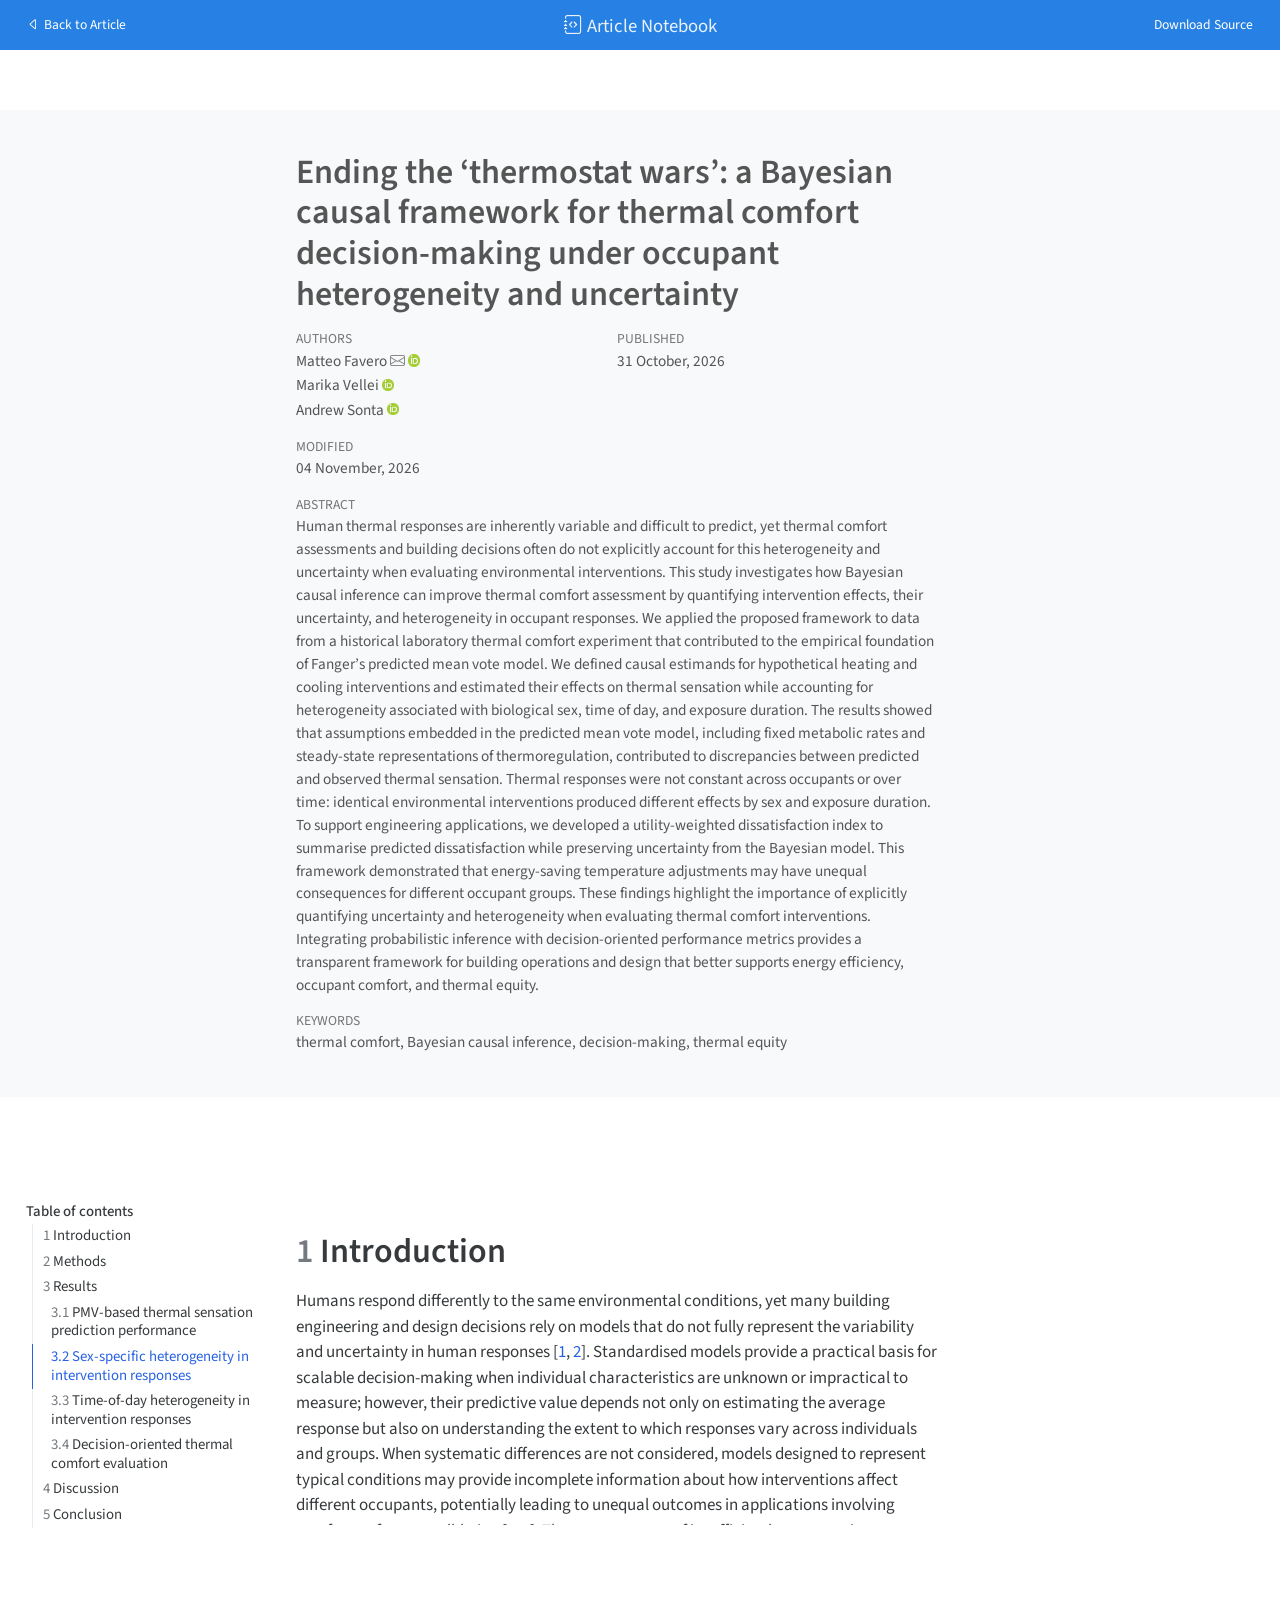
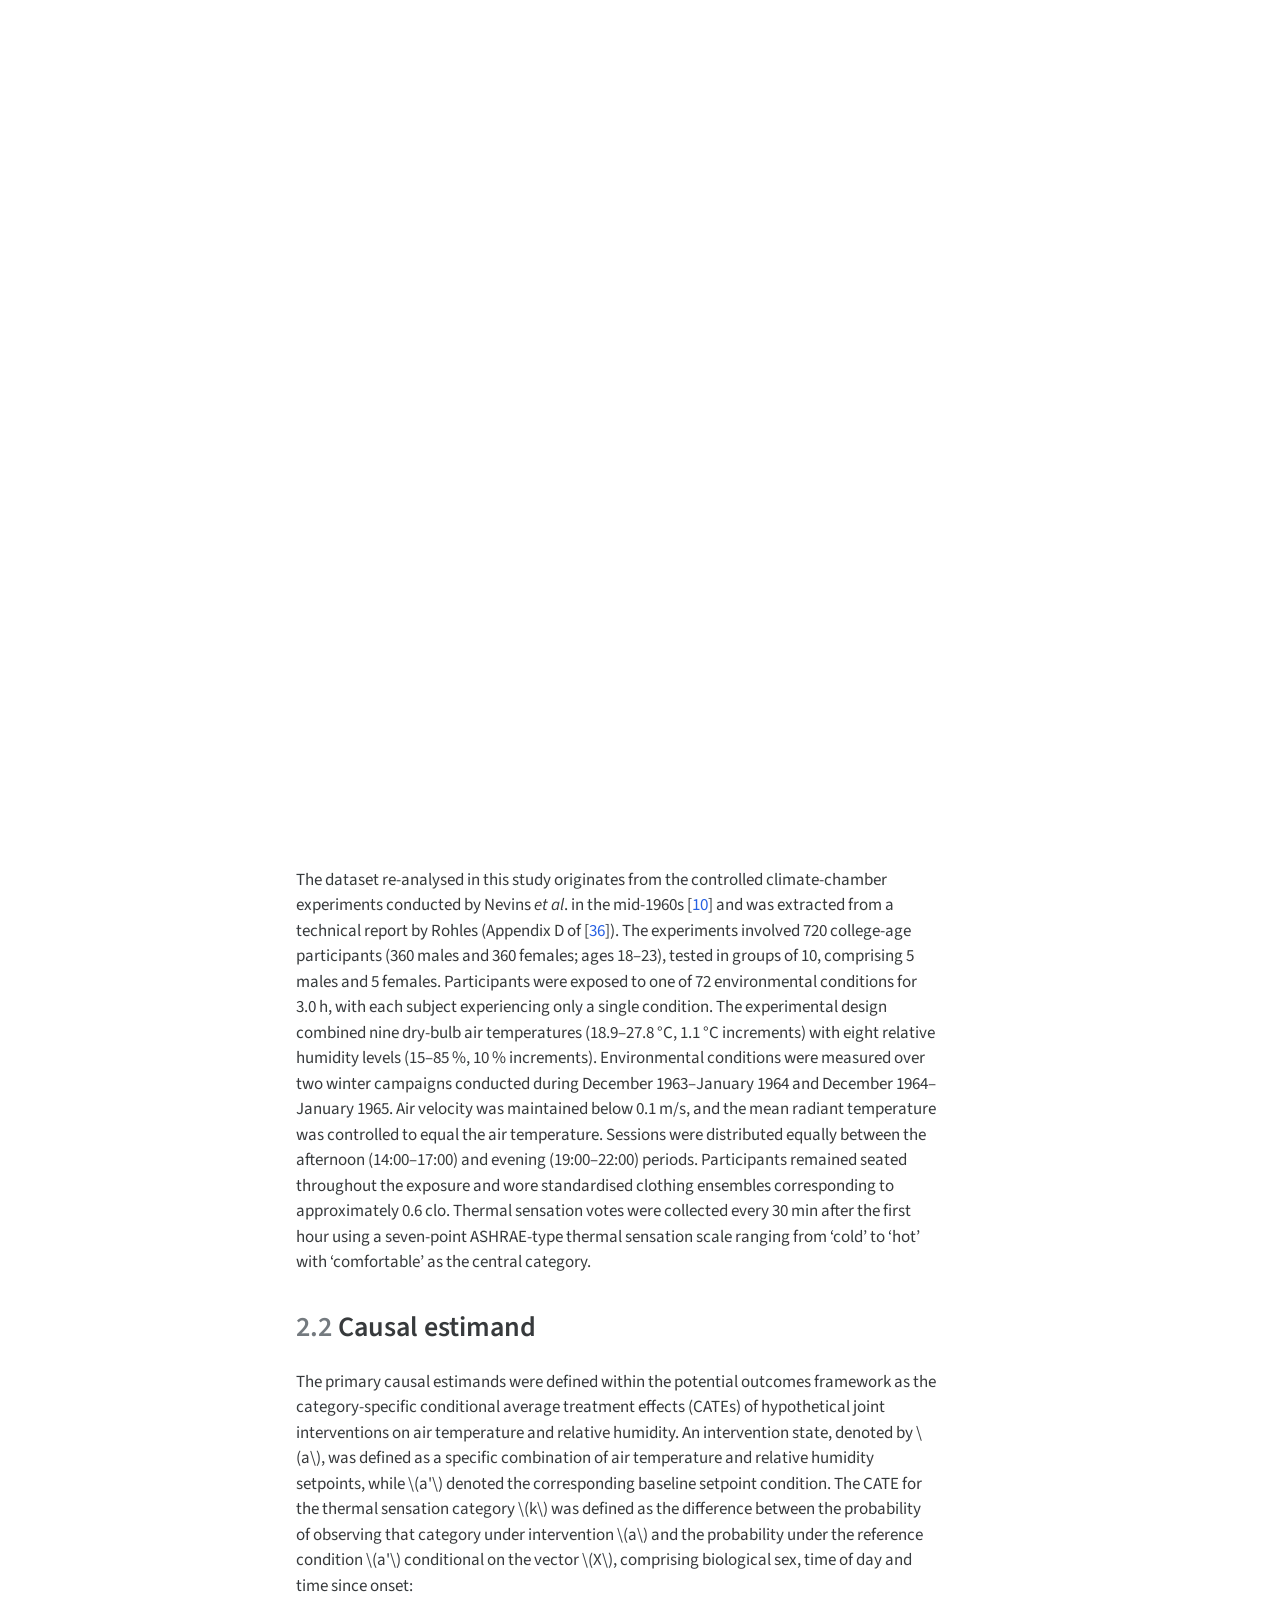
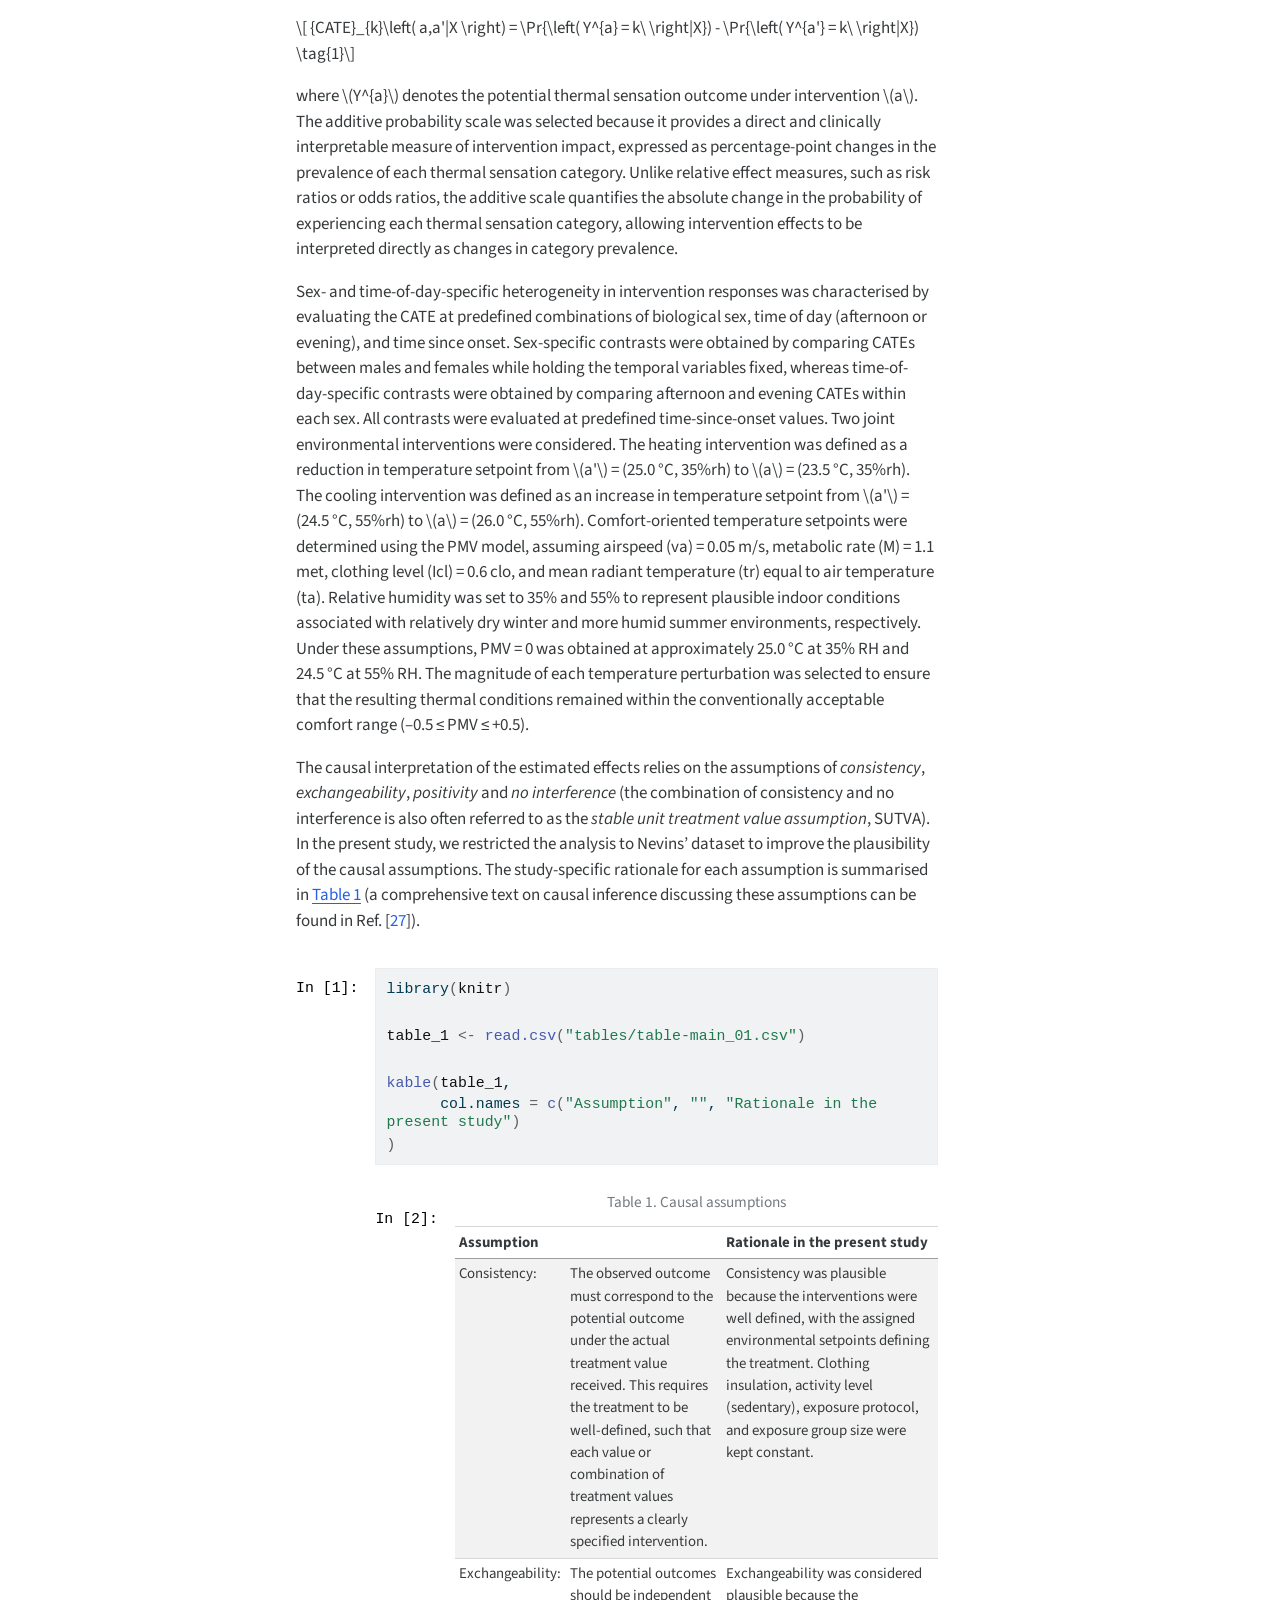
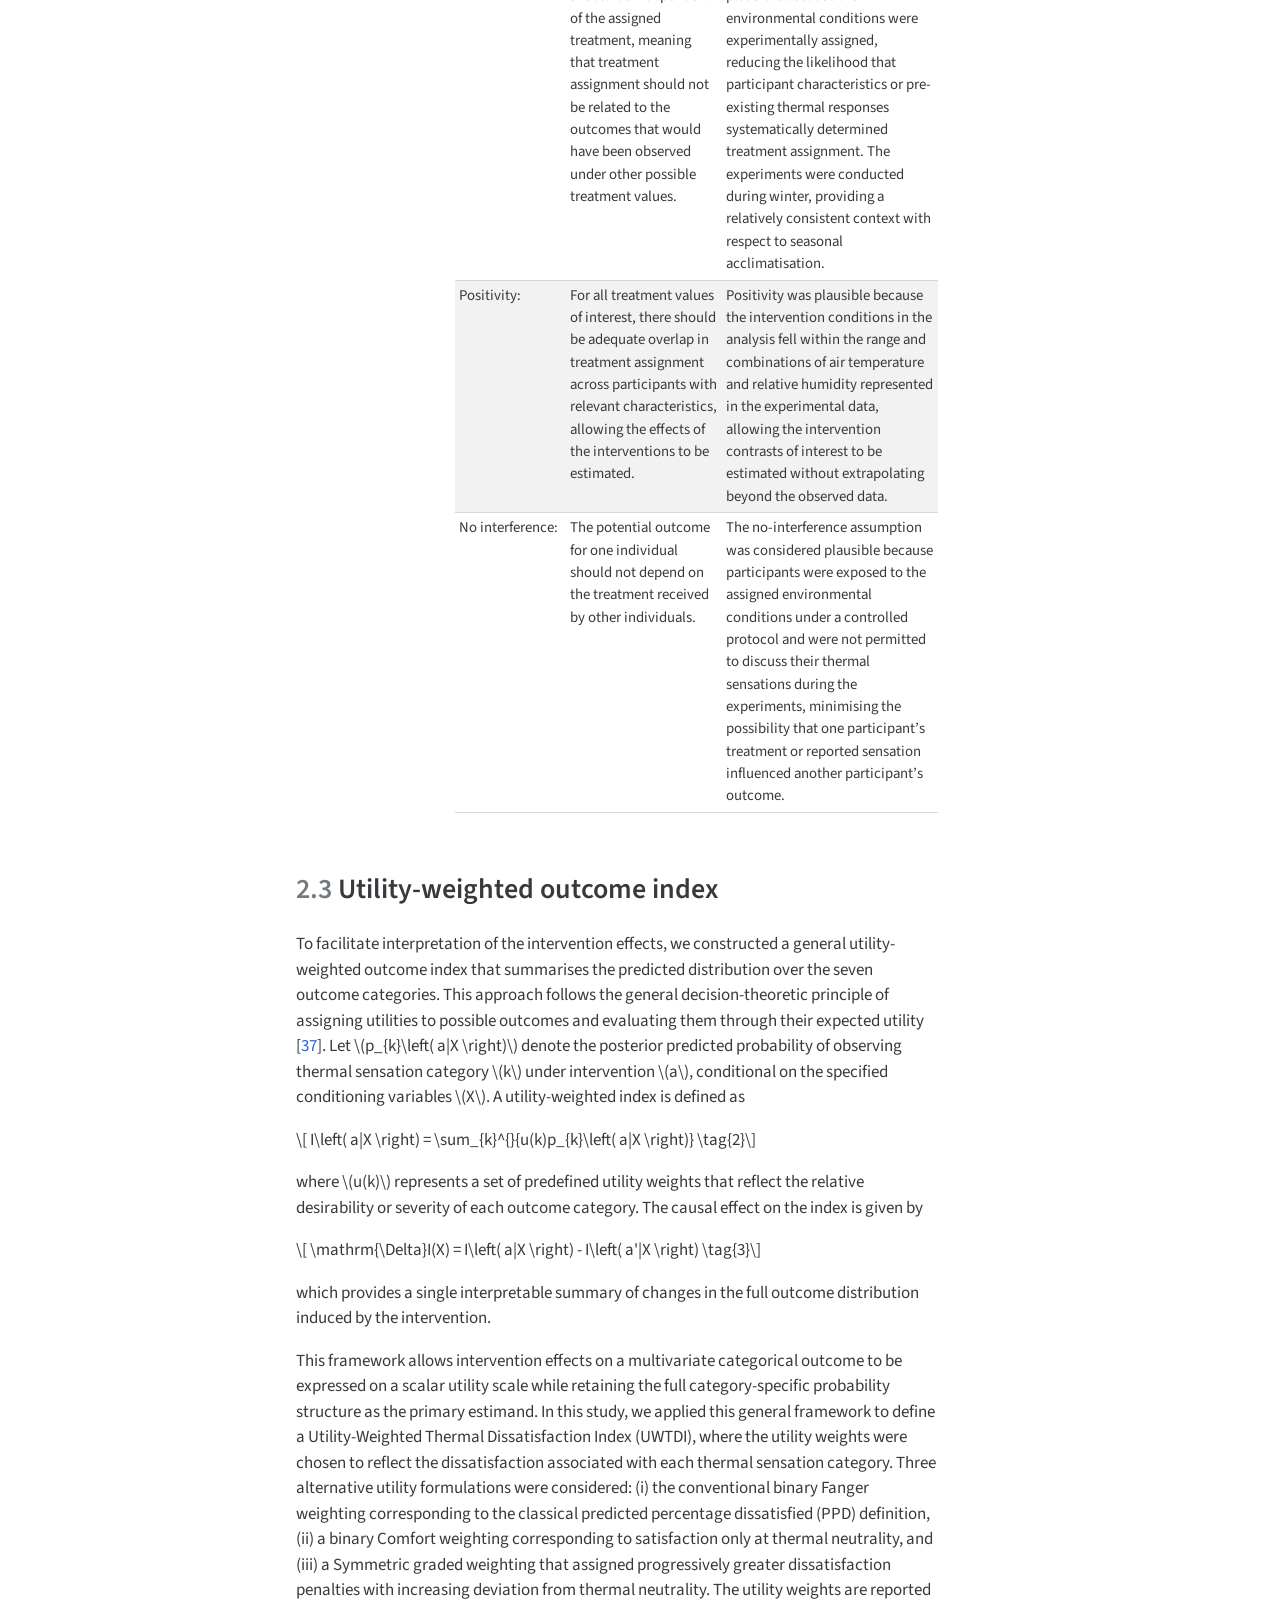
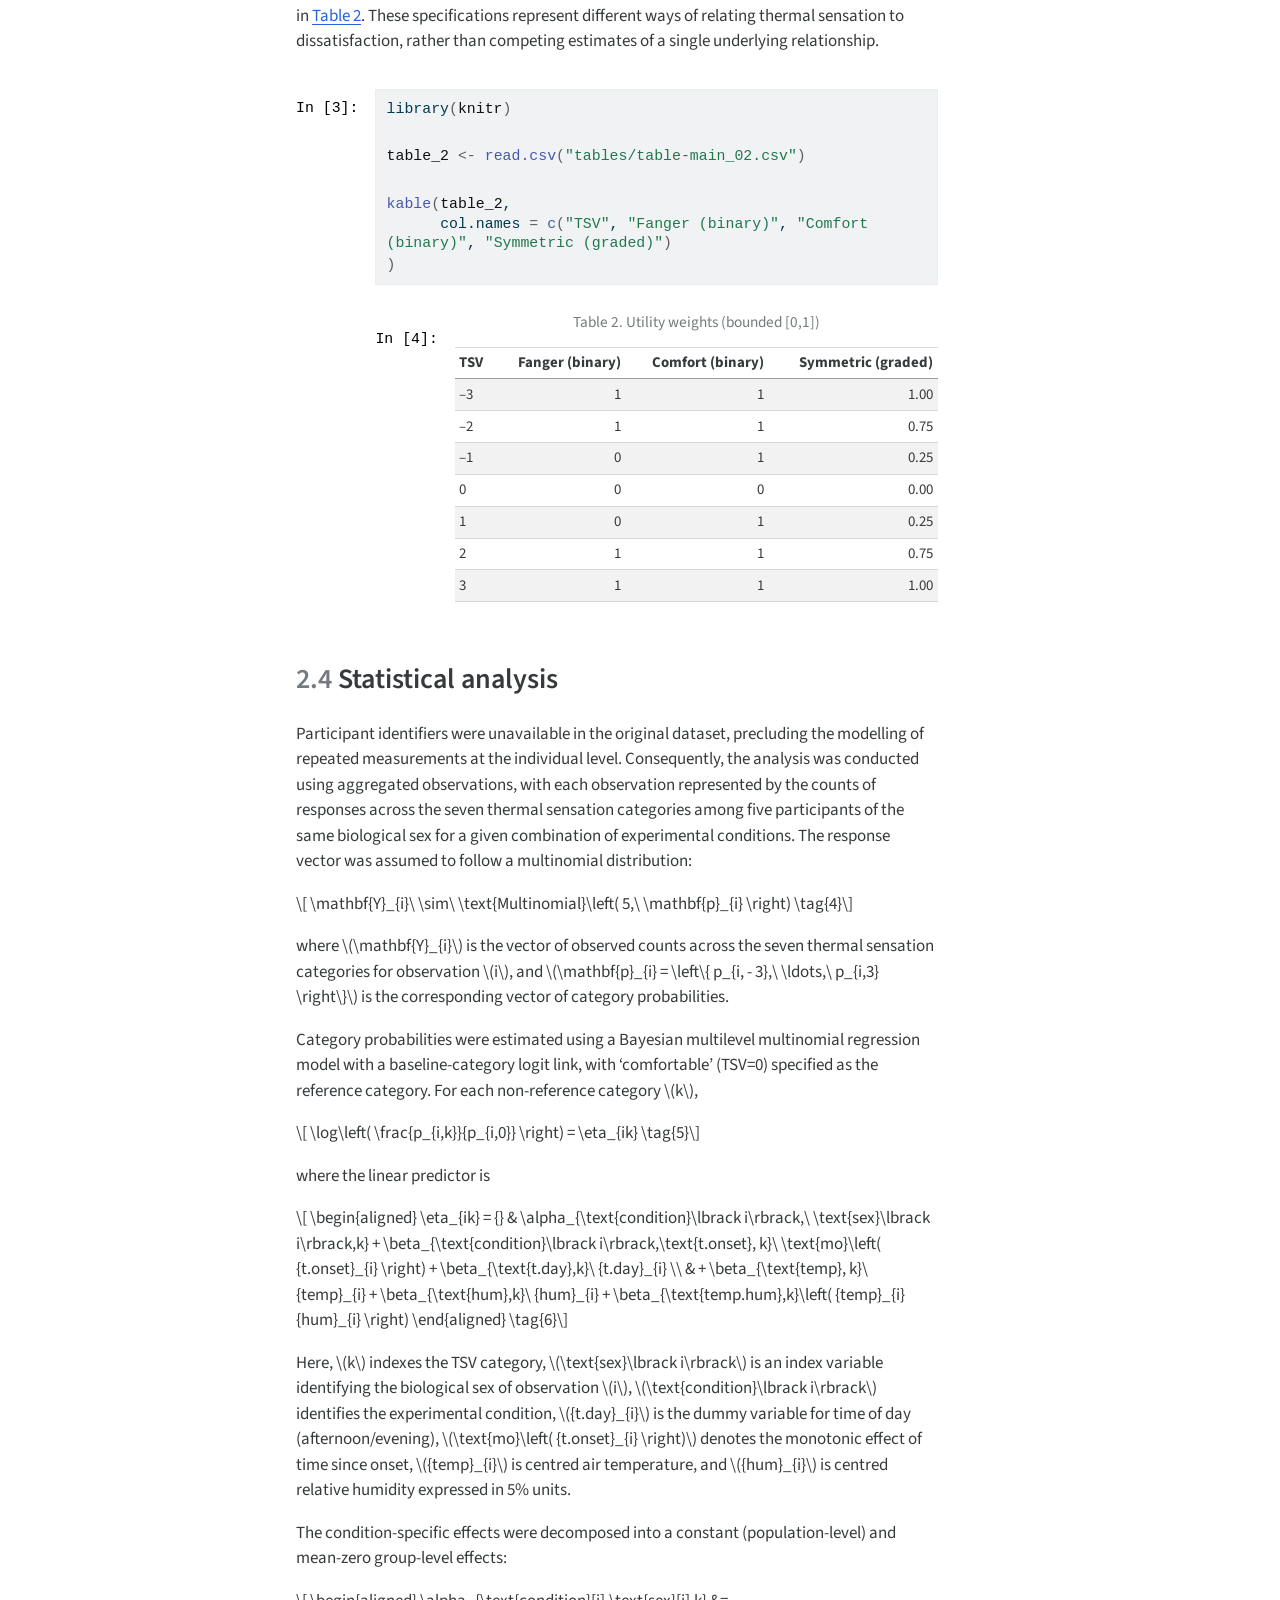
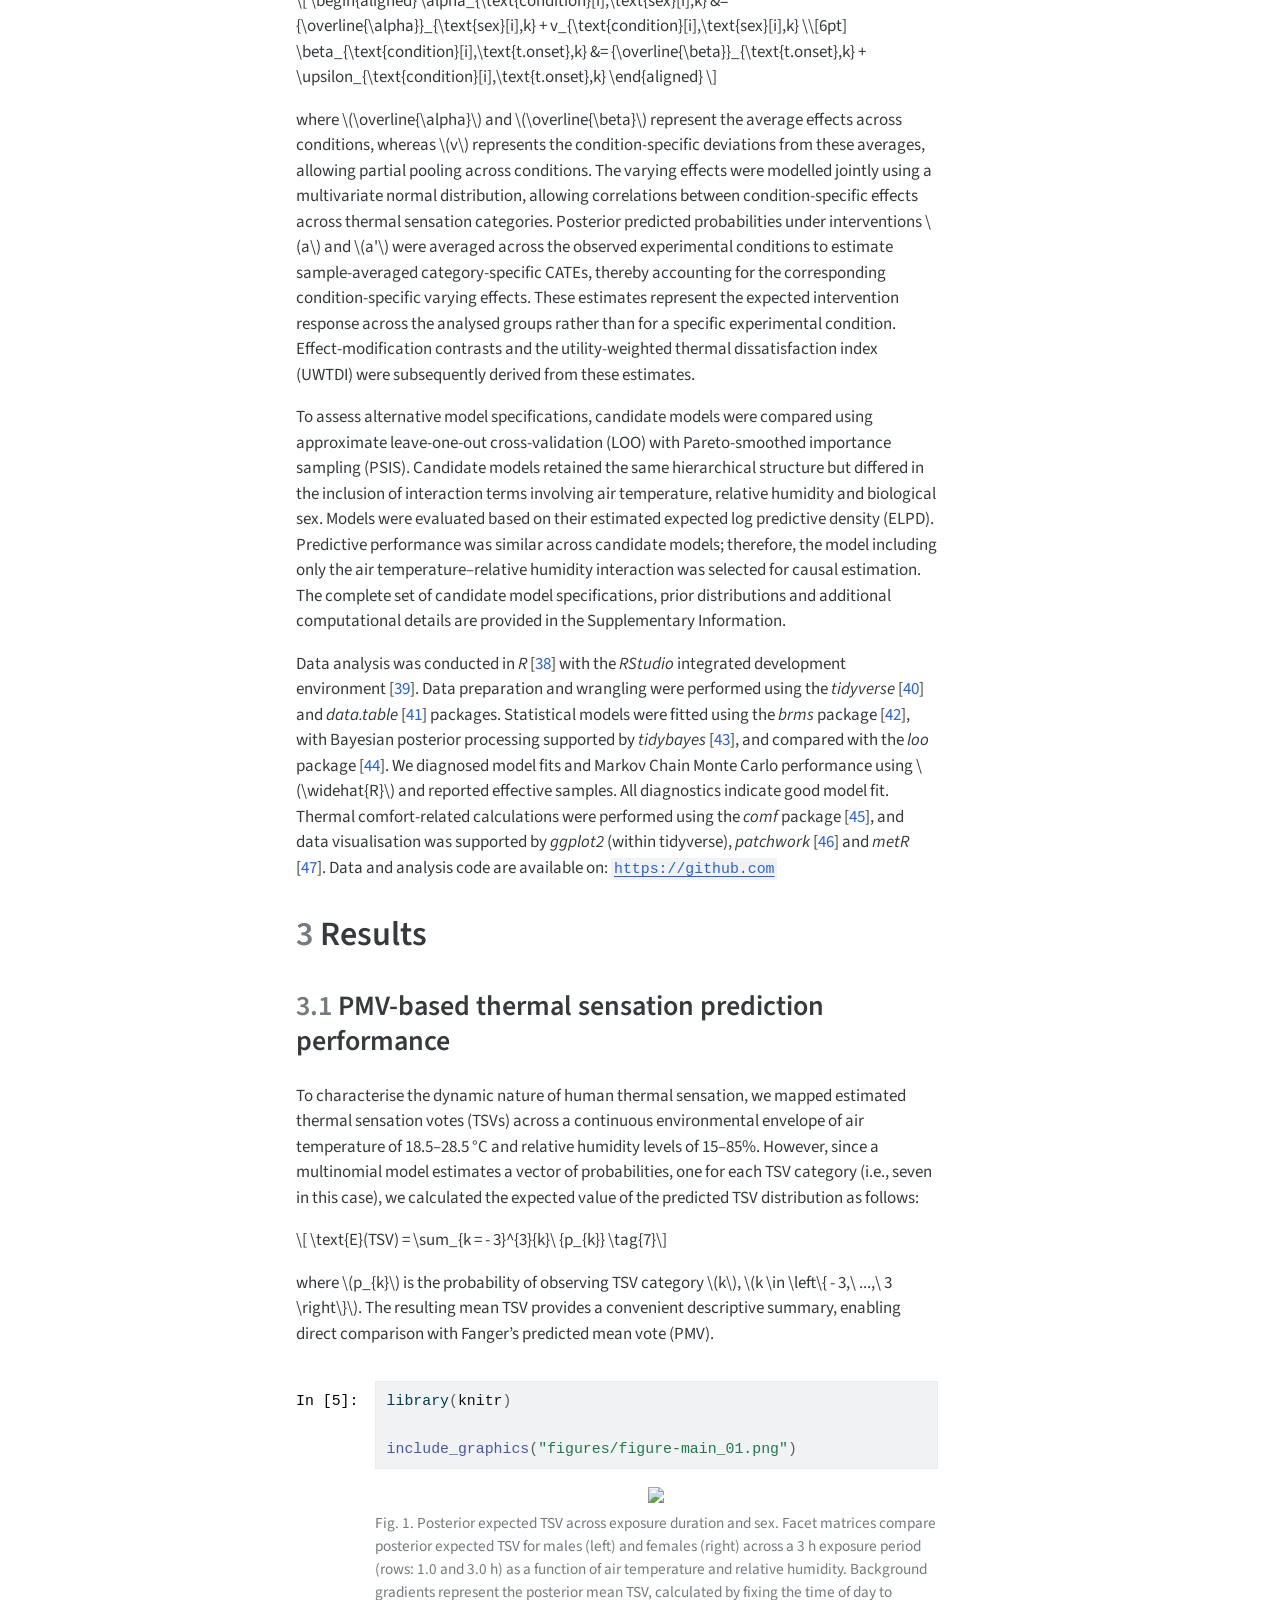
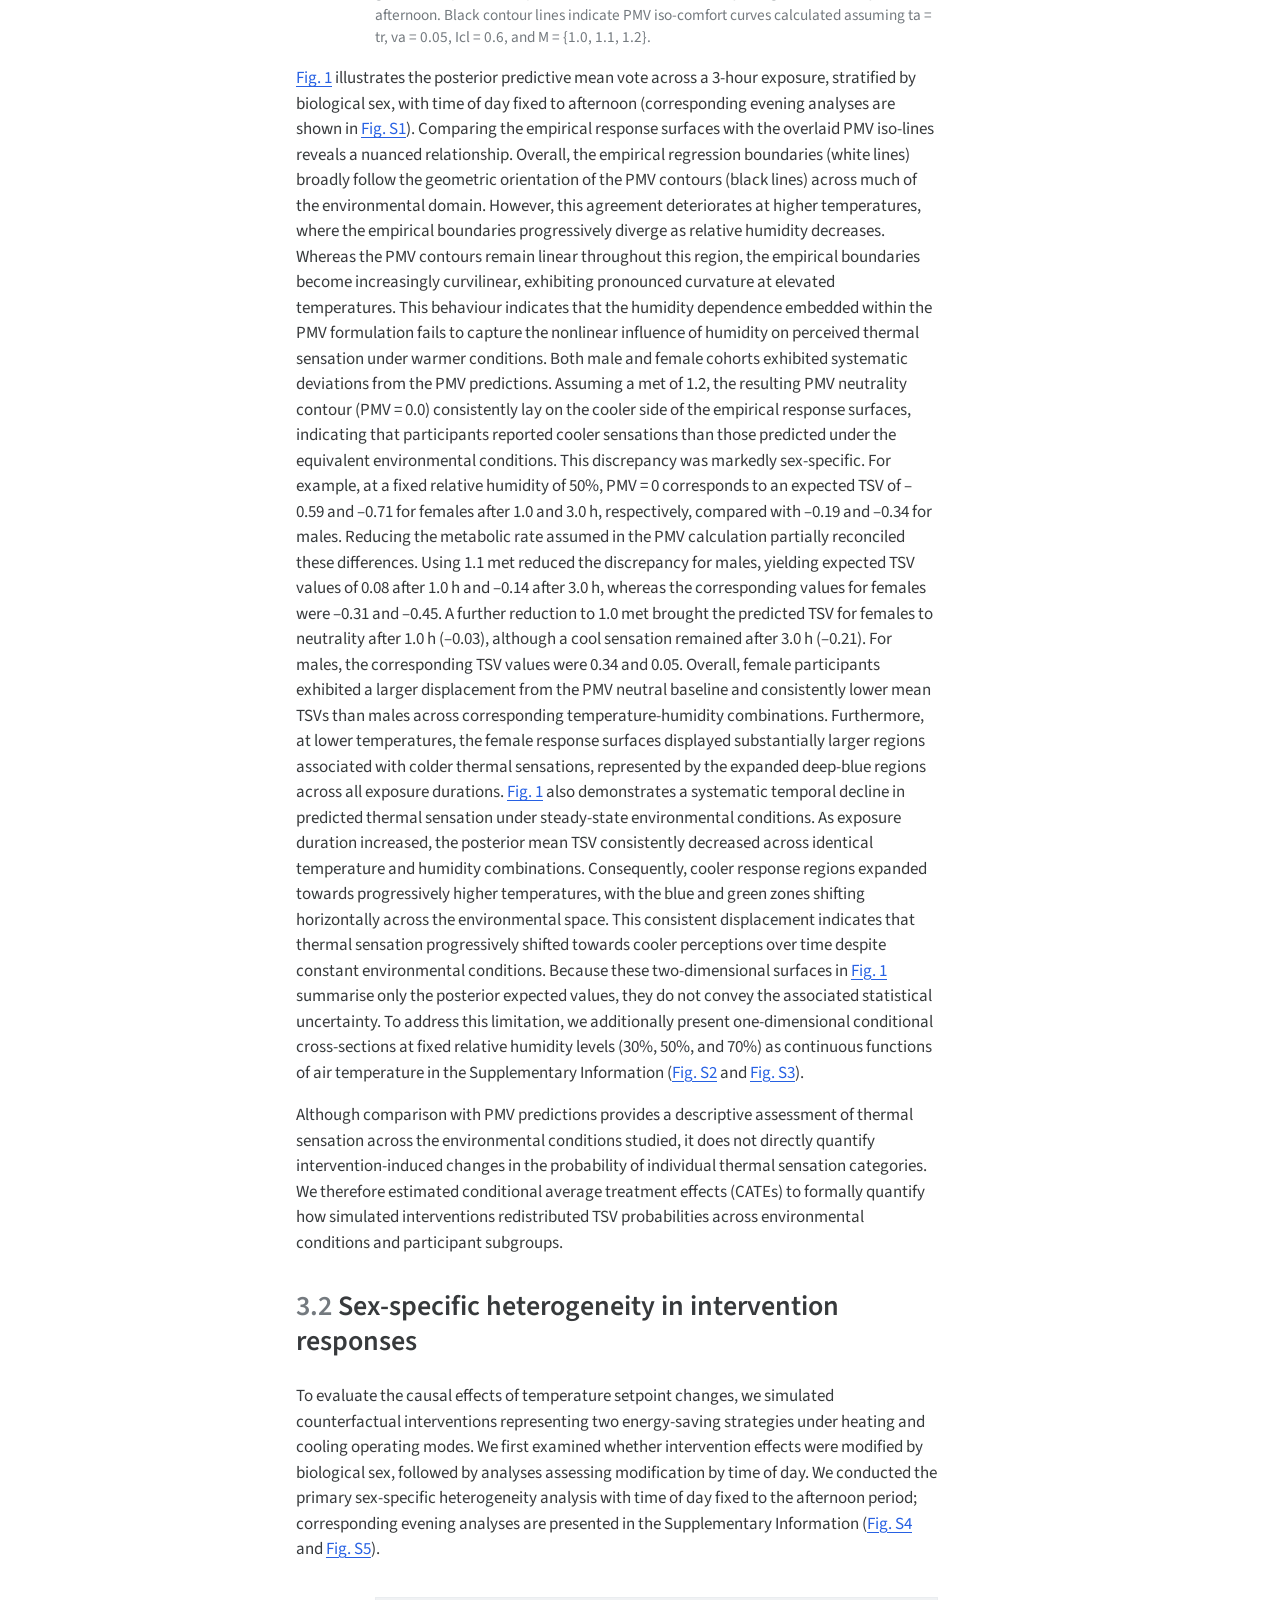
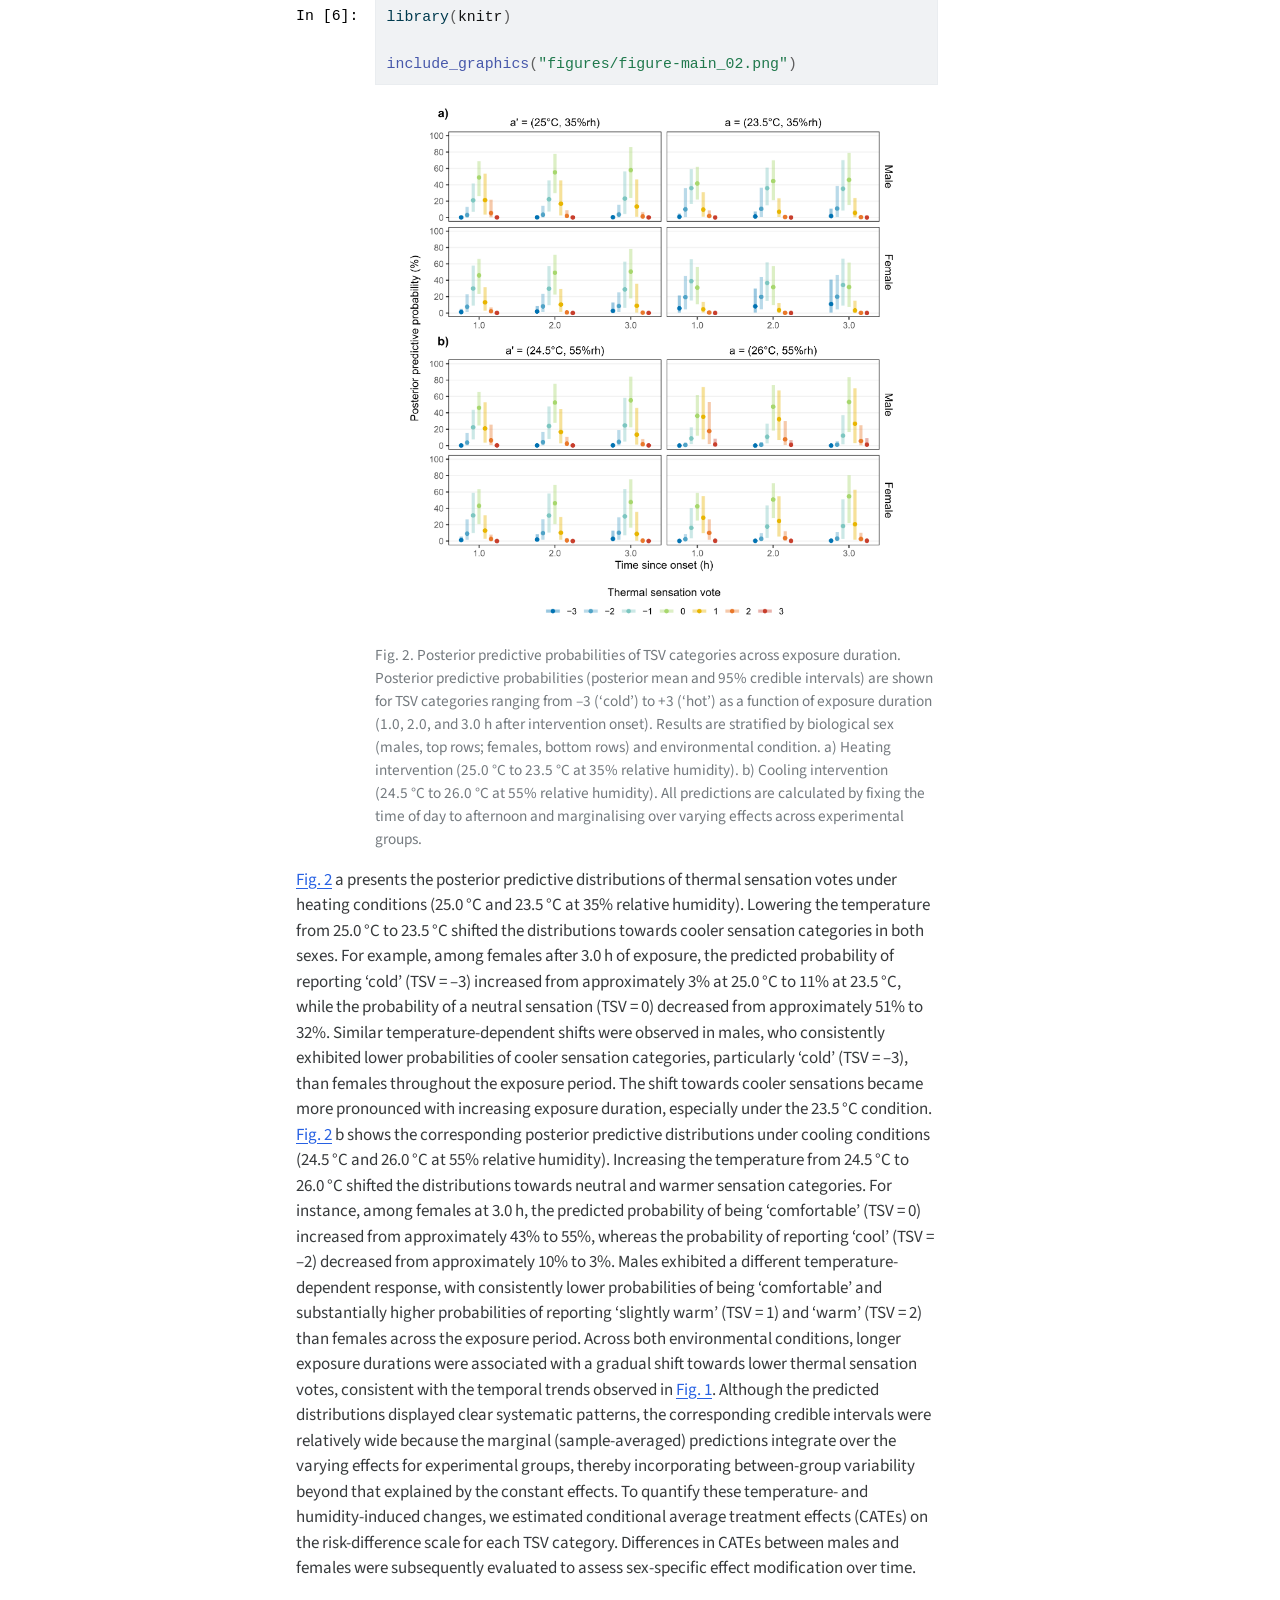
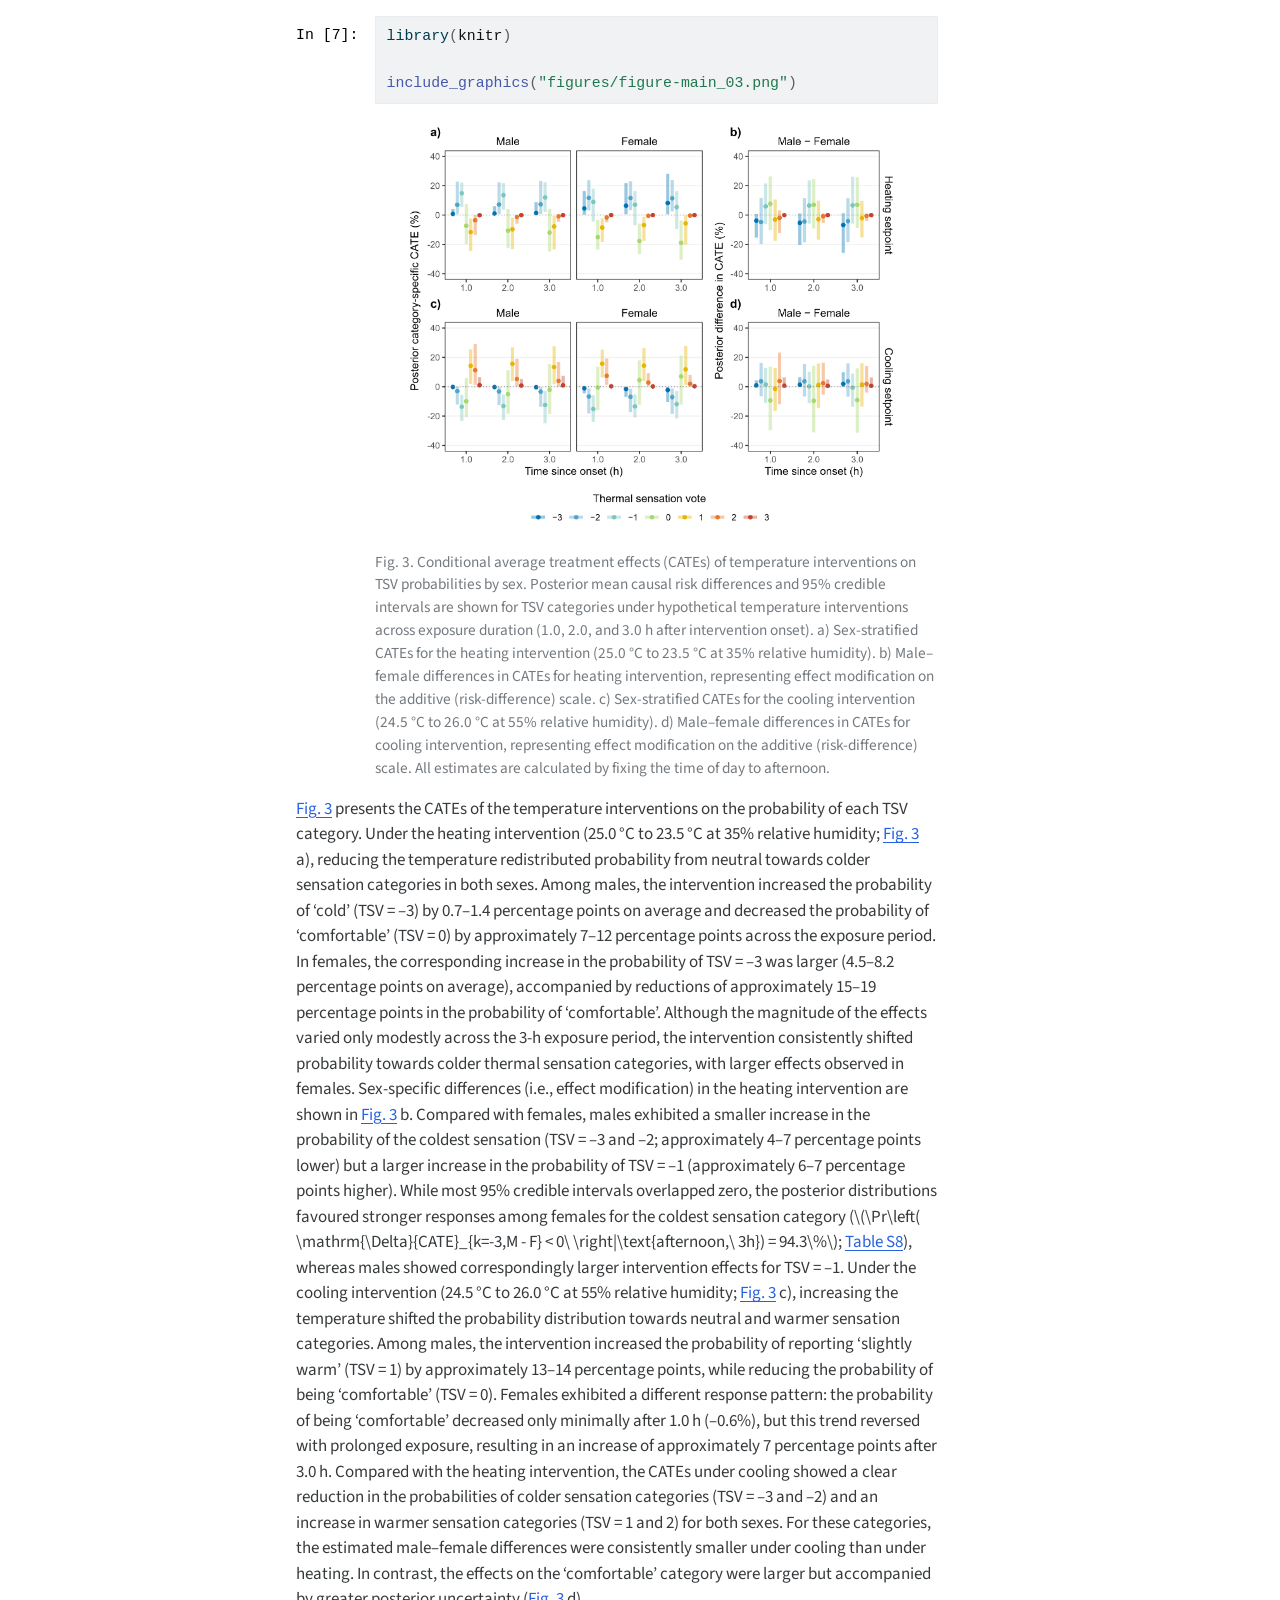
==== docs/index-preview.html @ c88a86f2 "Update project structure" ====
<!DOCTYPE html>
<html xmlns="http://www.w3.org/1999/xhtml" lang="en" xml:lang="en"><head>
<meta http-equiv="Content-Type" content="text/html; charset=UTF-8">
<meta charset="utf-8">
<meta name="generator" content="quarto-1.10.18">
<meta name="viewport" content="width=device-width, initial-scale=1.0, user-scalable=yes">
<meta name="author" content="Matteo Favero">
<meta name="author" content="Marika Vellei">
<meta name="author" content="Andrew Sonta">
<meta name="keywords" content="thermal comfort, Bayesian causal inference, decision-making, thermal equity">
<title>Ending the ‘thermostat wars’: a Bayesian causal framework for thermal comfort decision-making under occupant heterogeneity and uncertainty</title>
<style>
      /* Default styles provided by pandoc.
      ** See https://pandoc.org/MANUAL.html#variables-for-html for config info.
      */
      span.smallcaps{font-variant: small-caps;}
      div.columns{display: flex; gap: 1.5em;}
      div.column{flex: auto;}
      @media screen {
      div.columns{gap: min(4vw, 1.5em);}
      div.column{overflow-x: auto;}
      }
      div.hanging-indent{margin-left: 1.5em; text-indent: -1.5em;}
      ul.task-list{list-style: none;}
      ul.task-list li input[type="checkbox"] {
        width: 0.8em;
        margin: 0 0.8em 0.2em -1em; /* quarto-specific, see https://github.com/quarto-dev/quarto-cli/issues/4556 */ 
        vertical-align: middle;
      }
      /* CSS for syntax highlighting */
      html { -webkit-text-size-adjust: 100%; }
      pre > code.sourceCode { white-space: pre; position: relative; }
      pre > code.sourceCode > span { display: inline-block; line-height: 1.25; }
      pre > code.sourceCode > span:empty { height: 1.2em; }
      .sourceCode { overflow: visible; }
      code.sourceCode > span { color: inherit; text-decoration: inherit; }
      div.sourceCode { margin: 1em 0; }
      pre.sourceCode { margin: 0; }
      @media screen {
      div.sourceCode { overflow: auto; }
      }
      @media print {
      pre > code.sourceCode { white-space: pre-wrap; }
      pre > code.sourceCode > span { text-indent: -5em; padding-left: 5em; }
      }
      pre.numberSource code
        { counter-reset: source-line 0; }
      pre.numberSource code > span
        { position: relative; left: -4em; counter-increment: source-line; }
      pre.numberSource code > span > a:first-child::before
        { content: counter(source-line);
          position: relative; left: -1em; text-align: right; vertical-align: baseline;
          border: none; display: inline-block;
          -webkit-touch-callout: none; -webkit-user-select: none;
          -khtml-user-select: none; -moz-user-select: none;
          -ms-user-select: none; user-select: none;
          padding: 0 4px; width: 4em;
        }
      pre.numberSource { margin-left: 3em;  padding-left: 4px; }
      div.sourceCode
        {   }
      @media screen {
      pre > code.sourceCode > span > a:first-child::before { text-decoration: underline; }
      }
      /* CSS for citations */
      div.csl-bib-body { }
      div.csl-entry {
        clear: both;
        margin-bottom: 0em;
      }
      .hanging-indent div.csl-entry {
        margin-left:2em;
        text-indent:-2em;
      }
      div.csl-left-margin {
        min-width:2em;
        float:left;
      }
      div.csl-right-inline {
        margin-left:2em;
        padding-left:1em;
      }
      div.csl-indent {
        margin-left: 2em;
      }    </style>
<style>
      body.hypothesis-enabled #quarto-embed-header {
        padding-right: 36px;
      }

      #quarto-embed-header {
        height: 3em;
        width: 100%;
        display: flex;
        justify-content: space-between;
        align-items: center;
        border-bottom: solid 1px;
      }

      #quarto-embed-header h6 {
        font-size: 1.1em;
        padding-top: 0.6em;
        margin-left: 1em;
        margin-right: 1em;
        font-weight: 400;
      }

      #quarto-embed-header a.quarto-back-link,
      #quarto-embed-header a.quarto-download-embed {
        font-size: 0.8em;
        margin-top: 1em;
        margin-bottom: 1em;
        margin-left: 1em;
        margin-right: 1em;
      }

      .quarto-back-container {
        padding-left: 0.5em;
        display: flex;
      }

      .headroom {
          will-change: transform;
          transition: transform 200ms linear;
      }

      .headroom--pinned {
          transform: translateY(0%);
      }

      .headroom--unpinned {
          transform: translateY(-100%);
      }      
    </style>
<script>
    window.document.addEventListener("DOMContentLoaded", function () {

      var header = window.document.querySelector("#quarto-embed-header");
      const titleBannerEl = window.document.querySelector("body > #title-block-header");
      if (titleBannerEl) {
        titleBannerEl.style.paddingTop = header.clientHeight + "px";
      }
      const contentEl = window.document.getElementById('quarto-content');
      for (const child of contentEl.children) {
        child.style.paddingTop = header.clientHeight + "px";
        child.style.marginTop = "1em";
      }

      // Use the article root if the `back` call doesn't work. This isn't perfect
      // but should typically work
      window.quartoBackToArticle = () => {
        var currentUrl = window.location.href;
        window.history.back();
        setTimeout(() => {
            // if location was not changed in 100 ms, then there is no history back
            if(currentUrl === window.location.href){              
                // redirect to site root
                window.location.href = "index.html";
            }
        }, 100);
      }

      const headroom = new window.Headroom(header, {
        tolerance: 5,
        onPin: function () {
        },
        onUnpin: function () {
        },
      });
      headroom.init();
    });
    </script>
<script src="site_libs/manuscript-notebook/headroom.min.js"></script>
<script src="site_libs/clipboard/clipboard.min.js"></script>
<script src="site_libs/quarto-html/quarto.js" type="module"></script>
<script src="site_libs/quarto-html/tabsets/tabsets.js" type="module"></script>
<script src="site_libs/quarto-html/popper.min.js"></script>
<script src="site_libs/quarto-html/tippy.umd.min.js"></script>
<script src="site_libs/quarto-html/anchor.min.js"></script>
<link href="site_libs/quarto-html/tippy.css" rel="stylesheet">
<link href="site_libs/quarto-html/quarto-syntax-highlighting-64a204ab8560d761af7679ceaba22944.css" rel="stylesheet" id="quarto-text-highlighting-styles">
<script src="site_libs/bootstrap/bootstrap.min.js"></script>
<link href="site_libs/bootstrap/bootstrap-icons.css" rel="stylesheet">
<link href="site_libs/bootstrap/bootstrap-1ea445cae72b723d9bfb50b01b6c1011.min.css" rel="stylesheet" append-hash="true" id="quarto-bootstrap" data-mode="light">
<script src="site_libs/quarto-contrib/glightbox/glightbox.min.js"></script>
<link href="site_libs/quarto-contrib/glightbox/glightbox.min.css" rel="stylesheet">
<link href="site_libs/quarto-contrib/glightbox/lightbox.css" rel="stylesheet"><script defer="" src="https://cdn.jsdelivr.net/npm/mathjax@4/tex-chtml.js" type="text/javascript"></script><link rel="stylesheet" href="styles.css">
<meta name="citation_title" content="Ending the ‘thermostat wars’: a Bayesian causal framework for thermal comfort decision-making under occupant heterogeneity and uncertainty">
<meta name="citation_abstract" content="Human thermal responses are inherently variable and difficult to predict, yet thermal comfort assessments and building decisions often do not explicitly account for this heterogeneity and uncertainty when evaluating environmental interventions. This study investigates how Bayesian causal inference can improve thermal comfort assessment by quantifying intervention effects, their uncertainty, and heterogeneity in occupant responses. We applied the proposed framework to data from a historical laboratory thermal comfort experiment that contributed to the empirical foundation of Fanger’s predicted mean vote model. We defined causal estimands for hypothetical heating and cooling interventions and estimated their effects on thermal sensation while accounting for heterogeneity associated with biological sex, time of day, and exposure duration. The results showed that assumptions embedded in the predicted mean vote model, including fixed metabolic rates and steady-state representations of thermoregulation, contributed to discrepancies between predicted and observed thermal sensation. Thermal responses were not constant across occupants or over time: identical environmental interventions produced different effects by sex and exposure duration. To support engineering applications, we developed a utility-weighted dissatisfaction index to summarise predicted dissatisfaction while preserving uncertainty from the Bayesian model. This framework demonstrated that energy-saving temperature adjustments may have unequal consequences for different occupant groups. These findings highlight the importance of explicitly quantifying uncertainty and heterogeneity when evaluating thermal comfort interventions. Integrating probabilistic inference with decision-oriented performance metrics provides a transparent framework for building operations and design that better supports energy efficiency, occupant comfort, and thermal equity.
">
<meta name="citation_keywords" content="thermal comfort,Bayesian causal inference,decision-making,thermal equity">
<meta name="citation_author" content="Matteo Favero">
<meta name="citation_author" content="Marika Vellei">
<meta name="citation_author" content="Andrew Sonta">
<meta name="citation_publication_date" content="2026-10-31">
<meta name="citation_cover_date" content="2026-10-31">
<meta name="citation_year" content="2026">
<meta name="citation_online_date" content="2026-10-31">
<meta name="citation_language" content="en">
<meta name="citation_journal_title" content="Submitted to Building and Environment">
<meta name="citation_reference" content="citation_title=Personal comfort models  a new paradigm in thermal comfort for occupant-centric environmental control;,citation_author=Joyce Kim;,citation_author=Stefano Schiavon;,citation_author=Gail Brager;,citation_publication_date=2018-03-15;,citation_cover_date=2018-03-15;,citation_year=2018;,citation_doi=10.1016/j.buildenv.2018.01.023;,citation_volume=132;,citation_journal_title=Building and Environment;">
<meta name="citation_reference" content="citation_title=Personal differences in thermal comfort perception: Observations from a field study in brisbane, australia;,citation_author=T. Kramer;,citation_author=V. Garcia-Hansen;,citation_author=S. Omrani;,citation_author=J. Zhou;,citation_author=D. Chen;,citation_publication_date=2023-11-01;,citation_cover_date=2023-11-01;,citation_year=2023;,citation_doi=10.1016/j.buildenv.2023.110873;,citation_volume=245;,citation_journal_title=Building and Environment;">
<meta name="citation_reference" content="citation_title=Human physiology for personal thermal comfort-based HVAC control  a review;,citation_author=Dragos-Ioan Bogatu;,citation_author=Jun Shinoda;,citation_author=José Joaquín Aguilera;,citation_author=Bjarne W. Olesen;,citation_author=Futa Watanabe;,citation_author=Yosuke Kaneko;,citation_author=Ongun B. Kazanci;,citation_publication_date=2023-07-15;,citation_cover_date=2023-07-15;,citation_year=2023;,citation_fulltext_html_url=https://www.sciencedirect.com/science/article/pii/S0360132323004456;,citation_doi=10.1016/j.buildenv.2023.110418;,citation_volume=240;,citation_journal_title=Building and Environment;">
<meta name="citation_reference" content="citation_title=A systematic review of personal thermal comfort models;,citation_author=Larissa Arakawa Martins;,citation_author=Veronica Soebarto;,citation_author=Terence Williamson;,citation_publication_date=2022-01-01;,citation_cover_date=2022-01-01;,citation_year=2022;,citation_doi=10.1016/j.buildenv.2021.108502;,citation_volume=207;,citation_journal_title=Building and Environment;">
<meta name="citation_reference" content="citation_title=Design and evaluation of the initial 50th percentile female prototype rear impact dummy, BioRID P50F  indications for the need of an additional dummy size;,citation_author=Anna Carlsson;,citation_author=Johan Davidsson;,citation_author=Astrid Linder;,citation_author=Mats Y. Svensson;,citation_publication_date=2021;,citation_cover_date=2021;,citation_year=2021;,citation_doi=10.3389/fbioe.2021.687058;,citation_volume=9;,citation_journal_title=Frontiers in Bioengineering and Biotechnology;">
<meta name="citation_reference" content="citation_title=Inclusive crash test dummies: Rethinking standards and reference models;,citation_fulltext_html_url=https://genderedinnovations.stanford.edu/case-studies/crash.html;">
<meta name="citation_reference" content="citation_title=Ergonomics of the thermal environment  analytical determination and interpretation of thermal comfort using calculation of the PMV and PPD indices and local thermal comfort criteria (ISO 7730:2025);,citation_author=undefined International Organization for Standardization;">
<meta name="citation_reference" content="citation_title=Thermal environmental conditions for human occupancy (ANSI/ASHRAE standard 55:2023);,citation_author=undefined American National Standards Institute &amp;amp;amp; American Society of Heating, Refrigerating and Air-Conditioning Engineers;">
<meta name="citation_reference" content="citation_title=Thermal comfort. Analysis and applications in environmental engineering;,citation_author=Poul O Fanger;,citation_publication_date=1970;,citation_cover_date=1970;,citation_year=1970;">
<meta name="citation_reference" content="citation_title=Temperature-humidity chart for themal comfort of seated persons;,citation_author=Ralph G. Nevins;,citation_author=Frederick H. Rohles;,citation_author=Wayne Springer;,citation_author=A. M. Feyerherm;,citation_publication_date=1966;,citation_cover_date=1966;,citation_year=1966;,citation_volume=72;,citation_journal_title=ASHRAE Transactions;">
<meta name="citation_reference" content="citation_title=Analysis of subjective thermal comfort data: A statistical point of view;,citation_author=Matteo Favero;,citation_author=Antonio Luparelli;,citation_author=Salvatore Carlucci;,citation_publication_date=2023-02-15;,citation_cover_date=2023-02-15;,citation_year=2023;,citation_doi=10.1016/j.enbuild.2022.112755;,citation_volume=281;,citation_journal_title=Energy and Buildings;">
<meta name="citation_reference" content="citation_title=Ten questions concerning statistical data analysis in human-centric buildings research: A focus on thermal comfort investigations;,citation_author=Matteo Favero;,citation_author=Salvatore Carlucci;,citation_author=Giorgia Chinazzo;,citation_author=Jan Kloppenborg Møller;,citation_author=Marcel Schweiker;,citation_author=Marika Vellei;,citation_author=Andrew Sonta;,citation_publication_date=2024-10-01;,citation_cover_date=2024-10-01;,citation_year=2024;,citation_doi=10.1016/j.buildenv.2024.111903;,citation_volume=264;,citation_journal_title=Building and Environment;">
<meta name="citation_reference" content="citation_title=A review of human thermal comfort in the built environment;,citation_author=Ricardo Forgiarini Rupp;,citation_author=Natalia Giraldo Vásquez;,citation_author=Roberto Lamberts;,citation_publication_date=2015-10-15;,citation_cover_date=2015-10-15;,citation_year=2015;,citation_doi=10.1016/j.enbuild.2015.07.047;,citation_volume=105;,citation_journal_title=Energy and Buildings;">
<meta name="citation_reference" content="citation_title=Field studies on human thermal comfort  an overview;,citation_author=Asit Kumar Mishra;,citation_author=Maddali Ramgopal;,citation_publication_date=2013-06-01;,citation_cover_date=2013-06-01;,citation_year=2013;,citation_doi=10.1016/j.buildenv.2013.02.015;,citation_volume=64;,citation_journal_title=Building and Environment;">
<meta name="citation_reference" content="citation_title=Drivers of diversity in human thermal perception  a review for holistic comfort models;,citation_author=Marcel Schweiker;,citation_author=Gesche M. Huebner;,citation_author=Boris R. M. Kingma;,citation_author=Rick Kramer;,citation_author=Hannah Pallubinsky;,citation_publication_date=2018-10-02;,citation_cover_date=2018-10-02;,citation_year=2018;,citation_issue=4;,citation_doi=10.1080/23328940.2018.1534490;,citation_volume=5;,citation_journal_title=Temperature;">
<meta name="citation_reference" content="citation_title=Thermal comfort and gender: A literature review;,citation_author=S. Karjalainen;,citation_publication_date=2012-04-01;,citation_cover_date=2012-04-01;,citation_year=2012;,citation_issue=2;,citation_doi=10.1111/j.1600-0668.2011.00747.x;,citation_volume=22;,citation_journal_title=Indoor Air;">
<meta name="citation_reference" content="citation_title=Sex differences in thermal sensitivity and perception: Implications for behavioral and autonomic thermoregulation;,citation_author=Andrew M. Greenfield;,citation_author=Billie K. Alba;,citation_author=Gabrielle E. W. Giersch;,citation_author=Afton D. Seeley;,citation_publication_date=2023-05-01;,citation_cover_date=2023-05-01;,citation_year=2023;,citation_doi=10.1016/j.physbeh.2023.114126;,citation_volume=263;,citation_journal_title=Physiology &amp;amp;amp; Behavior;">
<meta name="citation_reference" content="citation_title=Implications of lower indoor temperatures  not cool for cold susceptible individuals across both sexes;,citation_author=Ricardo Forgiarini Rupp;,citation_author=Jacob Feder Piil;,citation_author=Claes Cubel;,citation_author=Lars Nybo;,citation_author=Jørn Toftum;,citation_publication_date=2023-04-01;,citation_cover_date=2023-04-01;,citation_year=2023;,citation_doi=10.1016/j.enbuild.2023.112829;,citation_volume=284;,citation_journal_title=Energy and Buildings;">
<meta name="citation_reference" content="citation_title=Thermal regulation and comfort during a mild-cold exposure in young japanese women complaining of unusual coldness;,citation_author=Kei Nagashima;,citation_author=Tamae Yoda;,citation_author=Tomoko Yagishita;,citation_author=Aki Taniguchi;,citation_author=Takayoshi Hosono;,citation_author=Kazuyuki Kanosue;,citation_publication_date=2002-03-01;,citation_cover_date=2002-03-01;,citation_year=2002;,citation_issue=3;,citation_doi=10.1152/japplphysiol.00399.2001;,citation_volume=92;,citation_journal_title=Journal of Applied Physiology;">
<meta name="citation_reference" content="citation_title=Gender differences in office occupant perception of indoor environmental quality (IEQ);,citation_author=Jungsoo Kim;,citation_author=Richard Dear;,citation_author=Christhina Cândido;,citation_author=Hui Zhang;,citation_author=Edward Arens;,citation_publication_date=2013-12-01;,citation_cover_date=2013-12-01;,citation_year=2013;,citation_doi=10.1016/j.buildenv.2013.08.022;,citation_volume=70;,citation_journal_title=Building and Environment;">
<meta name="citation_reference" content="citation_title=Gender differences in cutaneous laser doppler flow response to local direct and contralateral cooling;,citation_author=Ksenija Cankar;,citation_author=Žare Finderle;,citation_author=Martin Štrucl;,citation_publication_date=2000-05-24;,citation_cover_date=2000-05-24;,citation_year=2000;,citation_issue=3;,citation_doi=10.1159/000025729;,citation_volume=37;,citation_journal_title=Journal of Vascular Research;">
<meta name="citation_reference" content="citation_title=Do women feel colder by nature? A systematic literature review and meta-analysis of sex differences in physiological and subjective thermal responses;,citation_author=Marika Vellei;,citation_author=Hannah Pallubinsky;,citation_author=Dolaana Khovalyg;,citation_author=Sarah Carter;,citation_author=Giorgia Chinazzo;,citation_publication_date=2025-06-01;,citation_cover_date=2025-06-01;,citation_year=2025;,citation_doi=10.1016/j.buildenv.2025.112936;,citation_volume=277;,citation_journal_title=Building and Environment;">
<meta name="citation_reference" content="citation_title=Analysis of the accuracy on PMV  PPD model using the ASHRAE global thermal comfort database II;,citation_author=Toby Cheung;,citation_author=Stefano Schiavon;,citation_author=Thomas Parkinson;,citation_author=Peixian Li;,citation_author=Gail Brager;,citation_publication_date=2019-04-15;,citation_cover_date=2019-04-15;,citation_year=2019;,citation_doi=10.1016/j.buildenv.2019.01.055;,citation_volume=153;,citation_journal_title=Building and Environment;">
<meta name="citation_reference" content="citation_title=Evaluating assumptions of scales for subjective assessment of thermal environments  do laypersons perceive them the way, we researchers believe?;,citation_author=Marcel Schweiker;,citation_author=Maíra André;,citation_author=Farah Al-Atrash;,citation_author=Hanan Al-Khatri;,citation_author=Rea Risky Alprianti;,citation_author=Hayder Alsaad;,citation_author=Rucha Amin;,citation_author=Eleni Ampatzi;,citation_author=Alpha Yacob Arsano;,citation_author=Elie Azar;,citation_author=Bahareh Bannazadeh;,citation_author=Amina Batagarawa;,citation_author=Susanne Becker;,citation_author=Carolina Buonocore;,citation_author=Bin Cao;,citation_author=Joon-Ho Choi;,citation_author=Chungyoon Chun;,citation_author=Hein Daanen;,citation_author=Siti Aisyah Damiati;,citation_author=Lyrian Daniel;,citation_author=Renata De Vecchi;,citation_author=Shivraj Dhaka;,citation_author=Samuel Domínguez-Amarillo;,citation_author=Edyta Dudkiewicz;,citation_author=Lakshmi Prabha Edappilly;,citation_author=Jesica Fernández-Agüera;,citation_author=Mireille Folkerts;,citation_author=Arjan Frijns;,citation_author=Gabriel Gaona;,citation_author=Vishal Garg;,citation_author=Stephanie Gauthier;,citation_author=Shahla Ghaffari Jabbari;,citation_author=Djamila Harimi;,citation_author=Runa T. Hellwig;,citation_author=Gesche M Huebner;,citation_author=Quan Jin;,citation_author=Mina Jowkar;,citation_author=Jungsoo Kim;,citation_author=Nelson King;,citation_author=Boris Kingma;,citation_author=M. Donny Koerniawan;,citation_author=Jakub Kolarik;,citation_author=Shailendra Kumar;,citation_author=Alison Kwok;,citation_author=Roberto Lamberts;,citation_author=Marta Laska;,citation_author=M. C. Jeffrey Lee;,citation_author=Yoonhee Lee;,citation_author=Vanessa Lindermayr;,citation_author=Mohammadbagher Mahaki;,citation_author=Udochukwu Marcel-Okafor;,citation_author=Laura Marín-Restrepo;,citation_author=Anna Marquardsen;,citation_author=Francesco Martellotta;,citation_author=Jyotirmay Mathur;,citation_author=Isabel Mino-Rodriguez;,citation_author=Azadeh Montazami;,citation_author=Di Mou;,citation_author=Bassam Moujalled;,citation_author=Mia Nakajima;,citation_author=Edward Ng;,citation_author=Marcellinus Okafor;,citation_author=Mark Olweny;,citation_author=Wanlu Ouyang;,citation_author=Ana Lígia Papst de Abreu;,citation_author=Alexis Pérez-Fargallo;,citation_author=Indrika Rajapaksha;,citation_author=Greici Ramos;,citation_author=Saif Rashid;,citation_author=Christoph F. Reinhart;,citation_author=Ma. Isabel Rivera;,citation_author=Mazyar Salmanzadeh;,citation_author=Karin Schakib-Ekbatan;,citation_author=Stefano Schiavon;,citation_author=Salman Shooshtarian;,citation_author=Masanori Shukuya;,citation_author=Veronica Soebarto;,citation_author=Suhendri Suhendri;,citation_author=Mohammad Tahsildoost;,citation_author=Federico Tartarini;,citation_author=Despoina Teli;,citation_author=Priyam Tewari;,citation_author=Samar Thapa;,citation_author=Maureen Trebilcock;,citation_author=Jörg Trojan;,citation_author=Ruqayyatu B. Tukur;,citation_author=Conrad Voelker;,citation_author=Yeung Yam;,citation_author=Liu Yang;,citation_author=Gabriela Zapata-Lancaster;,citation_author=Yongchao Zhai;,citation_author=Yingxin Zhu;,citation_author=ZahraSadat Zomorodian;,citation_publication_date=2020-03-15;,citation_cover_date=2020-03-15;,citation_year=2020;,citation_doi=10.1016/j.enbuild.2020.109761;,citation_volume=211;,citation_journal_title=Energy and Buildings;">
<meta name="citation_reference" content="citation_title=Net zero by 2050: A roadmap for the global energy sector;,citation_author=undefined International Energy Agency;,citation_publication_date=2021;,citation_cover_date=2021;,citation_year=2021;,citation_fulltext_html_url=https://www.iea.org/reports/net-zero-by-2050;">
<meta name="citation_reference" content="citation_title=Estimating causal effects of treatments in randomized and nonrandomized studies.;,citation_author=Donald B. Rubin;,citation_publication_date=1974;,citation_cover_date=1974;,citation_year=1974;,citation_issue=5;,citation_doi=10.1037/h0037350;,citation_volume=66;,citation_journal_title=Journal of Educational Psychology;">
<meta name="citation_reference" content="citation_title=Causal inference: What if;,citation_author=Miguel A. Hernán;,citation_author=James M. Robins;,citation_publication_date=2020;,citation_cover_date=2020;,citation_year=2020;,citation_fulltext_html_url=https://miguelhernan.org/whatifbook;">
<meta name="citation_reference" content="citation_title=What is your estimand? Defining the target quantity connects statistical evidence to theory;,citation_author=Ian Lundberg;,citation_author=Rebecca Johnson;,citation_author=Brandon M. Stewart;,citation_publication_date=2021-06-01;,citation_cover_date=2021-06-01;,citation_year=2021;,citation_issue=3;,citation_doi=10.1177/00031224211004187;,citation_volume=86;,citation_journal_title=American Sociological Review;">
<meta name="citation_reference" content="citation_title=The estimands framework: A primer on the ICH E9(R1) addendum;,citation_author=Brennan C Kahan;,citation_author=Joanna Hindley;,citation_author=Mark Edwards;,citation_author=Suzie Cro;,citation_author=Tim P Morris;,citation_publication_date=2024-01-23;,citation_cover_date=2024-01-23;,citation_year=2024;,citation_doi=10.1136/bmj-2023-076316;,citation_volume=384;,citation_journal_title=BMJ;">
<meta name="citation_reference" content="citation_title=The ASA statement on p-values: Context, process, and purpose;,citation_author=Ronald L. Wasserstein;,citation_author=Nicole A. Lazar;,citation_publication_date=2016-04-02;,citation_cover_date=2016-04-02;,citation_year=2016;,citation_issue=2;,citation_doi=10.1080/00031305.2016.1154108;,citation_volume=70;,citation_journal_title=The American Statistician;">
<meta name="citation_reference" content="citation_title=Scientists rise up against statistical significance;,citation_author=Valentin Amrhein;,citation_author=Sander Greenland;,citation_author=Blake McShane;,citation_publication_date=2019-03;,citation_cover_date=2019-03;,citation_year=2019;,citation_issue=7748;,citation_doi=10.1038/d41586-019-00857-9;,citation_volume=567;,citation_journal_title=Nature;">
<meta name="citation_reference" content="citation_title=Moving to a world beyond “p&amp;amp;amp;lt;0.05”;,citation_author=Ronald L. Wasserstein;,citation_author=Allen L. Schirm;,citation_author=Nicole A. Lazar;,citation_publication_date=2019-03-29;,citation_cover_date=2019-03-29;,citation_year=2019;,citation_issue=sup1;,citation_doi=10.1080/00031305.2019.1583913;,citation_volume=73;,citation_journal_title=The American Statistician;">
<meta name="citation_reference" content="citation_title=Statistical tests, p values, confidence intervals, and power: A guide to misinterpretations;,citation_author=Sander Greenland;,citation_author=Stephen J. Senn;,citation_author=Kenneth J. Rothman;,citation_author=John B. Carlin;,citation_author=Charles Poole;,citation_author=Steven N. Goodman;,citation_author=Douglas G. Altman;,citation_publication_date=2016-04-01;,citation_cover_date=2016-04-01;,citation_year=2016;,citation_issue=4;,citation_doi=10.1007/s10654-016-0149-3;,citation_volume=31;,citation_journal_title=European Journal of Epidemiology;">
<meta name="citation_reference" content="citation_title=Invited commentary: The need for cognitive science in methodology;,citation_author=Sander Greenland;,citation_publication_date=2017-09-15;,citation_cover_date=2017-09-15;,citation_year=2017;,citation_issue=6;,citation_doi=10.1093/aje/kwx259;,citation_volume=186;,citation_journal_title=American Journal of Epidemiology;">
<meta name="citation_reference" content="citation_title=A dirty dozen: Twelve p-value misconceptions;,citation_author=Steven Goodman;,citation_publication_date=2008-07-01;,citation_cover_date=2008-07-01;,citation_year=2008;,citation_issue=3;,citation_doi=10.1053/j.seminhematol.2008.04.003;,citation_volume=45;,citation_journal_title=Seminars in Hematology;">
<meta name="citation_reference" content="citation_title=Thermal sensations of sedentary man in moderate temperatures;,citation_author=Frederick H. Rohles;,citation_publication_date=1970;,citation_cover_date=1970;,citation_year=1970;">
<meta name="citation_reference" content="citation_title=Statistical decision theory and bayesian analysis;,citation_author=James O. Berger;,citation_publication_date=1985;,citation_cover_date=1985;,citation_year=1985;,citation_doi=10.1007/978-1-4757-4286-2;,citation_series_title=Springer series in statistics;">
<meta name="citation_reference" content="citation_title=R: A language and environment for statistical computing;,citation_author=undefined R Core Team;,citation_publication_date=2025;,citation_cover_date=2025;,citation_year=2025;,citation_fulltext_html_url=https://www.R-project.org/;">
<meta name="citation_reference" content="citation_title=RStudio: Integrated development environment for r;,citation_author=undefined Posit Software;,citation_publication_date=2026;,citation_cover_date=2026;,citation_year=2026;,citation_fulltext_html_url=http://www.posit.co/;">
<meta name="citation_reference" content="citation_title=Tidyverse: Easily install and load the ’tidyverse’;,citation_author=Hadley Wickham;,citation_publication_date=2023-02-22;,citation_cover_date=2023-02-22;,citation_year=2023;,citation_fulltext_html_url=https://cran.r-project.org/web/packages/tidyverse/index.html;">
<meta name="citation_reference" content="citation_title=Data.table: Extension of ’data.frame’;,citation_author=Tyson Barrett;,citation_author=Matt Dowle;,citation_author=Arun Srinivasan;,citation_author=Jan Gorecki;,citation_author=Michael Chirico;,citation_author=Toby Hocking;,citation_author=Benjamin Schwendinger;,citation_author=Ivan Krylov;,citation_author=Pasha Stetsenko;,citation_author=Tom Short;,citation_author=Steve Lianoglou;,citation_author=Eduard Antonyan;,citation_author=Markus Bonsch;,citation_author=Hugh Parsonage;,citation_author=Scott Ritchie;,citation_author=Kun Ren;,citation_author=Xianying Tan;,citation_author=Rick Saporta;,citation_author=Otto Seiskari;,citation_author=Xianghui Dong;,citation_author=Michel Lang;,citation_author=Watal Iwasaki;,citation_author=Seth Wenchel;,citation_author=Karl Broman;,citation_author=Tobias Schmidt;,citation_author=David Arenburg;,citation_author=Ethan Smith;,citation_author=Francois Cocquemas;,citation_author=Matthieu Gomez;,citation_author=Philippe Chataignon;,citation_author=Nello Blaser;,citation_author=Dmitry Selivanov;,citation_author=Andrey Riabushenko;,citation_author=Cheng Lee;,citation_author=Declan Groves;,citation_author=Daniel Possenriede;,citation_author=Felipe Parages;,citation_author=Denes Toth;,citation_author=Mus Yaramaz-David;,citation_author=Ayappan Perumal;,citation_author=James Sams;,citation_author=Martin Morgan;,citation_author=Michael Quinn;,citation_author=@javrucebo (GitHub user);,citation_author=Marc Halperin;,citation_author=Roy Storey;,citation_author=Manish Saraswat;,citation_author=Morgan Jacob;,citation_author=Michael Schubmehl;,citation_author=Davis Vaughan;,citation_author=Leonardo Silvestri;,citation_author=Jim Hester;,citation_author=Anthony Damico;,citation_author=Sebastian Freundt;,citation_author=David Simons;,citation_author=Elliott Sales Andrade;,citation_author=Cole Miller;,citation_author=Jens Peder Meldgaard;,citation_author=Vaclav Tlapak;,citation_author=Kevin Ushey;,citation_author=Dirk Eddelbuettel;,citation_author=Tony Fischetti;,citation_author=Ofek Shilon;,citation_author=Vadim Khotilovich;,citation_author=Hadley Wickham;,citation_author=Bennet Becker;,citation_author=Kyle Haynes;,citation_author=Boniface Christian Kamgang;,citation_author=Olivier Delmarcell;,citation_author=Josh O’Brien;,citation_author=Dereck Mezquita;,citation_author=Michael Czekanski;,citation_author=Dmitry Shemetov;,citation_author=Nitish Jha;,citation_author=Joshua Wu;,citation_author=Iago Giné-Vázquez;,citation_author=Anirban Chetia;,citation_author=Doris Amoakohene;,citation_author=Angel Feliz;,citation_author=Michael Young;,citation_author=Mark Seeto;,citation_author=Philippe Grosjean;,citation_author=Vincent Runge;,citation_author=Christian Wia;,citation_author=Elise Maigné;,citation_author=Vincent Rocher;,citation_author=Vijay Lulla;,citation_author=Aljaž Sluga;,citation_author=Bill Evans;,citation_author=Reino Bruner;,citation_author=@badasahog (GitHub user);,citation_author=Vinit Thakur;,citation_author=Mukul Kumar;,citation_author=Ildikó Czeller;,citation_author=Manmita Das;,citation_author=Tarun Thammisetty;,citation_author=Marco Colombo;,citation_author=Tim Taylor;,citation_publication_date=2026-08-24;,citation_cover_date=2026-08-24;,citation_year=2026;,citation_fulltext_html_url=https://cran.r-project.org/web/packages/data.table/index.html;">
<meta name="citation_reference" content="citation_title=Brms: Bayesian regression models using ’stan’;,citation_author=Paul-Christian Bürkner;,citation_author=Jonah Gabry;,citation_author=Sebastian Weber;,citation_author=Andrew Johnson;,citation_author=Martin Modrak;,citation_author=Hamada S. Badr;,citation_author=Frank Weber;,citation_author=Aki Vehtari;,citation_author=Mattan S. Ben-Shachar;,citation_author=Hayden Rabel;,citation_author=Simon C. Mills;,citation_author=Stephen Wild;,citation_author=Ven Popov;,citation_author=Ioannis Kosmidis;,citation_author=Ben Schneider;,citation_author=Noa Kallioinen;,citation_author=Wellington J. Silva;,citation_author=Luiz Carvalho;,citation_author=Sermet Pekin;,citation_publication_date=2025-09-09;,citation_cover_date=2025-09-09;,citation_year=2025;,citation_fulltext_html_url=https://cran.r-project.org/web/packages/brms/index.html;">
<meta name="citation_reference" content="citation_title=Tidybayes: Tidy data and ’geoms’ for bayesian models;,citation_author=Matthew Kay;,citation_author=Timothy Mastny;,citation_publication_date=2024-09-15;,citation_cover_date=2024-09-15;,citation_year=2024;,citation_fulltext_html_url=https://cran.r-project.org/web/packages/tidybayes/index.html;">
<meta name="citation_reference" content="citation_title=Loo: Efficient leave-one-out cross-validation and WAIC for bayesian models;,citation_author=Aki Vehtari;,citation_author=Jonah Gabry;,citation_author=Måns Magnusson;,citation_author=Yuling Yao;,citation_author=Paul-Christian Bürkner;,citation_author=Topi Paananen;,citation_author=Andrew Gelman;,citation_author=Ben Goodrich;,citation_author=Juho Piironen;,citation_author=Bruno Nicenboim;,citation_author=Leevi Lindgren;,citation_author=Visruth Srimath Kandali;,citation_author=Florence Bockting;,citation_publication_date=2026-07-24;,citation_cover_date=2026-07-24;,citation_year=2026;,citation_fulltext_html_url=https://cran.r-project.org/web/packages/loo/index.html;">
<meta name="citation_reference" content="citation_title=Comf: Models and equations for human comfort research;,citation_author=Marcel Schweiker;,citation_author=Sophia Mueller;,citation_author=Michael Kleber;,citation_author=Boris Kingma;,citation_author=Masanori Shukuya;,citation_author=Shaomi Rahman;,citation_author=Shoaib Sarwar;,citation_publication_date=2024-01-29;,citation_cover_date=2024-01-29;,citation_year=2024;,citation_fulltext_html_url=https://cran.r-project.org/web/packages/comf/index.html;">
<meta name="citation_reference" content="citation_title=Patchwork: The composer of plots;,citation_author=Thomas Lin Pedersen;,citation_publication_date=2025-08-25;,citation_cover_date=2025-08-25;,citation_year=2025;,citation_fulltext_html_url=https://cran.r-project.org/web/packages/patchwork/index.html;">
<meta name="citation_reference" content="citation_title=metR: Tools for easier analysis of meteorological fields;,citation_author=Elio Campitelli;,citation_publication_date=2025-12-09;,citation_cover_date=2025-12-09;,citation_year=2025;,citation_fulltext_html_url=https://cran.r-project.org/web/packages/metR/index.html;">
<meta name="citation_reference" content="citation_title=Personalized metabolic rates vs. ISO standards;,citation_author=Fariza Sabit;,citation_author=Dolaana Khovalyg;,citation_editor=Claudio Zilio;,citation_editor=Filippo Busato;,citation_editor=Livio Mazzarella;,citation_editor=Marco Noro;,citation_publication_date=2026;,citation_cover_date=2026;,citation_year=2026;,citation_doi=10.1007/978-3-032-06810-1_82;,citation_conference=Springer Nature Switzerland;">
<meta name="citation_reference" content="citation_title=Gender and age effects on metabolic rates of office work, housework, and different walking speeds;,citation_author=Siru Gao;,citation_author=Liu Yang;,citation_author=Yanyan Li;,citation_author=Shichao Liu;,citation_author=Hui Zhang;,citation_author=Edward Arens;,citation_author=Yongchao Zhai;,citation_publication_date=2023-11-01;,citation_cover_date=2023-11-01;,citation_year=2023;,citation_doi=10.1016/j.enbuild.2023.113551;,citation_volume=298;,citation_journal_title=Energy and Buildings;">
<meta name="citation_reference" content="citation_title=Indirect calorimetry on the metabolic rate of sitting, standing and walking office activities;,citation_author=Yongchao Zhai;,citation_author=Minghui Li;,citation_author=Siru Gao;,citation_author=Liu Yang;,citation_author=Hui Zhang;,citation_author=Edward Arens;,citation_author=Yunfei Gao;,citation_publication_date=2018-11-01;,citation_cover_date=2018-11-01;,citation_year=2018;,citation_doi=10.1016/j.buildenv.2018.09.011;,citation_volume=145;,citation_journal_title=Building and Environment;">
<meta name="citation_reference" content="citation_title=Indirect calorimetry of metabolic rate in college-age japanese subjects during various office activities;,citation_author=Akihisa Nomoto;,citation_author=Ryo Hisayama;,citation_author=Shu Yoda;,citation_author=Mizuho Akimoto;,citation_author=Masayuki Ogata;,citation_author=Hitomi Tsutsumi;,citation_author=Shin-ichi Tanabe;,citation_publication_date=2021-07-15;,citation_cover_date=2021-07-15;,citation_year=2021;,citation_doi=10.1016/j.buildenv.2021.107909;,citation_volume=199;,citation_journal_title=Building and Environment;">
<meta name="citation_reference" content="citation_title=The validity of ISO-PMV for predicting comfort votes in every-day thermal environments;,citation_author=Michael A Humphreys;,citation_author=J Fergus Nicol;,citation_publication_date=2002-07-01;,citation_cover_date=2002-07-01;,citation_year=2002;,citation_issue=6;,citation_doi=10.1016/S0378-7788(02)00018-X;,citation_volume=34;,citation_journal_title=Energy and Buildings;">
<meta name="citation_reference" content="citation_title=Extension of the PMV model to non-air-conditioned buildings in warm climates;,citation_author=P. Ole Fanger;,citation_author=Jørn Toftum;,citation_publication_date=2002-07-01;,citation_cover_date=2002-07-01;,citation_year=2002;,citation_issue=6;,citation_doi=10.1016/S0378-7788(02)00003-8;,citation_volume=34;,citation_journal_title=Energy and Buildings;">
<meta name="citation_reference" content="citation_title=A theoretical adaptive model of thermal comfort  adaptive predicted mean&nbsp;vote&nbsp;(aPMV);,citation_author=Runming Yao;,citation_author=Baizhan Li;,citation_author=Jing Liu;,citation_publication_date=2009-10-01;,citation_cover_date=2009-10-01;,citation_year=2009;,citation_issue=10;,citation_doi=10.1016/j.buildenv.2009.02.014;,citation_volume=44;,citation_journal_title=Building and Environment;">
<meta name="citation_reference" content="citation_title=Modification of sweat evaporative heat loss in the PMV/PPD model to improve thermal comfort prediction in warm climates;,citation_author=Amir Omidvar;,citation_author=Jungsoo Kim;,citation_publication_date=2020-06-01;,citation_cover_date=2020-06-01;,citation_year=2020;,citation_doi=10.1016/j.buildenv.2020.106868;,citation_volume=176;,citation_journal_title=Building and Environment;">
<meta name="citation_reference" content="citation_title=Variations in body morphology explain sex differences in thermoeffector function during compensable heat stress;,citation_author=Sean R. Notley;,citation_author=Joonhee Park;,citation_author=Kyoko Tagami;,citation_author=Norikazu Ohnishi;,citation_author=Nigel A. S. Taylor;,citation_publication_date=2017-05-01;,citation_cover_date=2017-05-01;,citation_year=2017;,citation_fulltext_html_url=https://doi.org/10.1113/EP086112;,citation_issue=5;,citation_doi=10.1113/EP086112;,citation_volume=102;,citation_journal_title=Experimental Physiology;">
<meta name="citation_reference" content="citation_title=Investigating effects of moderate hyperthermia at two phases of the circadian cycle for core temperature (heat gain and peak), on quadriceps maximal voluntary contraction force;,citation_author=Ben J. Edwards;,citation_author=Kevin P. Gibbins;,citation_author=Chris J. Morgan;,citation_author=Magali Giacomoni;,citation_author=Colin M. Robertson;,citation_author=David A. Low;,citation_author=Samuel A. Pullinger;,citation_publication_date=2025-05-04;,citation_cover_date=2025-05-04;,citation_year=2025;,citation_issue=5;,citation_doi=10.1080/07420528.2025.2494631;,citation_volume=42;,citation_journal_title=Chronobiology International;">
<meta name="citation_reference" content="citation_title=Rectal temperature, distal sweat rate, and forearm blood flow following mild exercise at two phases of the circadian cycle;,citation_author=Jim Waterhouse;,citation_author=Seika Aizawa;,citation_author=Alan Nevill;,citation_author=Benjamin Edwards;,citation_author=Dietmar Weinert;,citation_author=Greg Atkinson;,citation_author=Thomas Reilly;,citation_publication_date=2007-01-01;,citation_cover_date=2007-01-01;,citation_year=2007;,citation_issue=1;,citation_doi=10.1080/07420520601142551;,citation_volume=24;,citation_journal_title=Chronobiology International;">
<meta name="citation_reference" content="citation_title=Effect of time-of-day on human dynamic thermal perception;,citation_author=Marika Vellei;,citation_author=Ilaria Pigliautile;,citation_author=Anna Laura Pisello;,citation_publication_date=2023-02-09;,citation_cover_date=2023-02-09;,citation_year=2023;,citation_issue=1;,citation_doi=10.1038/s41598-023-29615-8;,citation_volume=13;,citation_journal_title=Scientific Reports;">
<meta name="citation_reference" content="citation_title=Forty years of fanger’s model of thermal comfort: Comfort for all?;,citation_author=J. Van Hoof;,citation_publication_date=2008-06-01;,citation_cover_date=2008-06-01;,citation_year=2008;,citation_issue=3;,citation_doi=10.1111/j.1600-0668.2007.00516.x;,citation_volume=18;,citation_journal_title=Indoor Air;">
</head>
<body class="quarto-notebook quarto-light">
    <div id="quarto-embed-header" class="headroom fixed-top bg-primary">
      
      <a onclick="window.quartoBackToArticle(); return false;" class="btn btn-primary quarto-back-link" href=""><i class="bi bi-caret-left"></i> Back to Article</a>
      <h6>
<i class="bi bi-journal-code"></i> Article Notebook</h6>

            <a href="./index.qmd" class="btn btn-primary quarto-download-embed" download="index.qmd">Download Source</a>
          </div>

     <header id="title-block-header" class="quarto-title-block default toc-left page-columns page-full"><div class="quarto-title-banner page-columns page-full">
    <div class="quarto-title column-body">
      <h1 class="title">Ending the ‘thermostat wars’: a Bayesian causal framework for thermal comfort decision-making under occupant heterogeneity and uncertainty</h1>
          </div>

    
    <div class="quarto-title-meta-container">
      <div class="quarto-title-meta-column-start">
        
        <div class="quarto-title-meta">

                <div>
            <div class="quarto-title-meta-heading">Authors</div>
            <div class="quarto-title-meta-contents">
                        <p>Matteo Favero <a href="mailto:matteo.favero08@gmail.com" class="quarto-title-author-email"><i class="bi bi-envelope"></i></a> <a href="https://orcid.org/0000-0002-3853-2585" class="quarto-title-author-orcid" aria-label="ORCID profile for Matteo Favero"> <img alt="" src="[data-uri]"></a></p>
                        <p>Marika Vellei <a href="https://orcid.org/0000-0001-5676-5991" class="quarto-title-author-orcid" aria-label="ORCID profile for Marika Vellei"> <img alt="" src="[data-uri]"></a></p>
                        <p>Andrew Sonta <a href="https://orcid.org/0000-0001-9021-0842" class="quarto-title-author-orcid" aria-label="ORCID profile for Andrew Sonta"> <img alt="" src="[data-uri]"></a></p>
                      </div>
          </div>
                
                <div>
            <div class="quarto-title-meta-heading">Published</div>
            <div class="quarto-title-meta-contents">
              <p class="date">31 October, 2026</p>
            </div>
          </div>
          
                <div>
            <div class="quarto-title-meta-heading">Modified</div>
            <div class="quarto-title-meta-contents">
              <p class="date-modified">04 November, 2026</p>
            </div>
          </div>
                
              </div>
      </div>
      <div class="quarto-title-meta-column-end quarto-other-formats-target">
      </div>
    </div>

    <div>
      <div class="abstract">
        <div class="block-title">Abstract</div>
        <p>Human thermal responses are inherently variable and difficult to predict, yet thermal comfort assessments and building decisions often do not explicitly account for this heterogeneity and uncertainty when evaluating environmental interventions. This study investigates how Bayesian causal inference can improve thermal comfort assessment by quantifying intervention effects, their uncertainty, and heterogeneity in occupant responses. We applied the proposed framework to data from a historical laboratory thermal comfort experiment that contributed to the empirical foundation of Fanger’s predicted mean vote model. We defined causal estimands for hypothetical heating and cooling interventions and estimated their effects on thermal sensation while accounting for heterogeneity associated with biological sex, time of day, and exposure duration. The results showed that assumptions embedded in the predicted mean vote model, including fixed metabolic rates and steady-state representations of thermoregulation, contributed to discrepancies between predicted and observed thermal sensation. Thermal responses were not constant across occupants or over time: identical environmental interventions produced different effects by sex and exposure duration. To support engineering applications, we developed a utility-weighted dissatisfaction index to summarise predicted dissatisfaction while preserving uncertainty from the Bayesian model. This framework demonstrated that energy-saving temperature adjustments may have unequal consequences for different occupant groups. These findings highlight the importance of explicitly quantifying uncertainty and heterogeneity when evaluating thermal comfort interventions. Integrating probabilistic inference with decision-oriented performance metrics provides a transparent framework for building operations and design that better supports energy efficiency, occupant comfort, and thermal equity.</p>
      </div>
    </div>

    <div>
      <div class="keywords">
        <div class="block-title">Keywords</div>
        <p>thermal comfort, Bayesian causal inference, decision-making, thermal equity</p>
      </div>
    </div>

    <div class="quarto-other-links-text-target">
    </div>  </div>
</header><div id="quarto-content" class="page-columns page-rows-contents page-layout-article toc-left">
<div id="quarto-sidebar-toc-left" class="sidebar toc-left">
  <nav id="TOC" role="doc-toc" class="toc-active"><h2 id="toc-title">Table of contents</h2>
   
  <ul>
<li><a href="#introduction" id="toc-introduction" class="nav-link active" data-scroll-target="#introduction"><span class="header-section-number">1</span> Introduction</a></li>
  <li>
<a href="#methods" id="toc-methods" class="nav-link" data-scroll-target="#methods"><span class="header-section-number">2</span> Methods</a>
  <ul class="collapse">
<li><a href="#dataset" id="toc-dataset" class="nav-link" data-scroll-target="#dataset"><span class="header-section-number">2.1</span> Dataset</a></li>
  <li><a href="#causal-estimand" id="toc-causal-estimand" class="nav-link" data-scroll-target="#causal-estimand"><span class="header-section-number">2.2</span> Causal estimand</a></li>
  <li><a href="#utility-weighted-outcome-index" id="toc-utility-weighted-outcome-index" class="nav-link" data-scroll-target="#utility-weighted-outcome-index"><span class="header-section-number">2.3</span> Utility-weighted outcome index</a></li>
  <li><a href="#statistical-analysis" id="toc-statistical-analysis" class="nav-link" data-scroll-target="#statistical-analysis"><span class="header-section-number">2.4</span> Statistical analysis</a></li>
  </ul>
</li>
  <li>
<a href="#results" id="toc-results" class="nav-link" data-scroll-target="#results"><span class="header-section-number">3</span> Results</a>
  <ul class="collapse">
<li><a href="#pmv-based-thermal-sensation-prediction-performance" id="toc-pmv-based-thermal-sensation-prediction-performance" class="nav-link" data-scroll-target="#pmv-based-thermal-sensation-prediction-performance"><span class="header-section-number">3.1</span> PMV-based thermal sensation prediction performance</a></li>
  <li><a href="#sex-specific-heterogeneity-in-intervention-responses" id="toc-sex-specific-heterogeneity-in-intervention-responses" class="nav-link" data-scroll-target="#sex-specific-heterogeneity-in-intervention-responses"><span class="header-section-number">3.2</span> Sex-specific heterogeneity in intervention responses</a></li>
  <li><a href="#time-of-day-heterogeneity-in-intervention-responses" id="toc-time-of-day-heterogeneity-in-intervention-responses" class="nav-link" data-scroll-target="#time-of-day-heterogeneity-in-intervention-responses"><span class="header-section-number">3.3</span> Time-of-day heterogeneity in intervention responses</a></li>
  <li><a href="#decision-oriented-thermal-comfort-evaluation" id="toc-decision-oriented-thermal-comfort-evaluation" class="nav-link" data-scroll-target="#decision-oriented-thermal-comfort-evaluation"><span class="header-section-number">3.4</span> Decision-oriented thermal comfort evaluation</a></li>
  </ul>
</li>
  <li>
<a href="#discussion" id="toc-discussion" class="nav-link" data-scroll-target="#discussion"><span class="header-section-number">4</span> Discussion</a>
  <ul class="collapse">
<li><a href="#limitations" id="toc-limitations" class="nav-link" data-scroll-target="#limitations"><span class="header-section-number">4.1</span> Limitations</a></li>
  </ul>
</li>
  <li>
<a href="#conclusion" id="toc-conclusion" class="nav-link" data-scroll-target="#conclusion"><span class="header-section-number">5</span> Conclusion</a>
  <ul class="collapse">
<li><a href="#references" id="toc-references" class="nav-link" data-scroll-target="#references">References</a></li>
  <li><a href="#supplementary-material" id="toc-supplementary-material" class="nav-link" data-scroll-target="#supplementary-material">Supplementary Material</a></li>
  <li><a href="#supporting-analyses" id="toc-supporting-analyses" class="nav-link" data-scroll-target="#supporting-analyses">Supporting analyses</a></li>
  <li><a href="#data-and-code-availability" id="toc-data-and-code-availability" class="nav-link" data-scroll-target="#data-and-code-availability">Data and code availability</a></li>
  </ul>
</li>
  </ul></nav>
</div>
<div id="quarto-margin-sidebar" class="sidebar margin-sidebar zindex-bottom">
</div>
<main class="content quarto-banner-title-block" id="quarto-document-content"><section id="introduction" class="level1" data-number="1"><h1 data-number="1">
<span class="header-section-number">1</span> Introduction</h1>
<p>Humans respond differently to the same environmental conditions, yet many building engineering and design decisions rely on models that do not fully represent the variability and uncertainty in human responses <span class="citation" data-cites="kim2018 kramer2023">[<a href="#ref-kim2018" role="doc-biblioref">1</a>, <a href="#ref-kramer2023" role="doc-biblioref">2</a>]</span>. Standardised models provide a practical basis for scalable decision-making when individual characteristics are unknown or impractical to measure; however, their predictive value depends not only on estimating the average response but also on understanding the extent to which responses vary across individuals and groups. When systematic differences are not considered, models designed to represent typical conditions may provide incomplete information about how interventions affect different occupants, potentially leading to unequal outcomes in applications involving comfort, safety, or well-being <span class="citation" data-cites="bogatu2023 arakawamartins2022">[<a href="#ref-bogatu2023" role="doc-biblioref">3</a>, <a href="#ref-arakawamartins2022" role="doc-biblioref">4</a>]</span>. The consequences of insufficiently representing biological variability are evident in other engineering fields. For example, vehicle safety systems were historically evaluated primarily using crash-test dummies representing the 50th-percentile male, whereas female dummies were commonly derived by scaling male anthropometric data rather than reflecting female biomechanics <span class="citation" data-cites="carlsson2021 inclusiv">[<a href="#ref-carlsson2021" role="doc-biblioref">5</a>, <a href="#ref-inclusiv" role="doc-biblioref">6</a>]</span>. Consequently, important sex-specific differences in injury mechanisms may not have been fully captured. This illustrates that including different groups in model development does not necessarily ensure that systematic differences between them are adequately represented in the resulting model.</p>
<p>Thermal comfort standards face a similar challenge. The predicted mean vote (PMV) model developed by Fanger remains the reference approach for assessing thermal comfort in international standards, including ISO 7730:2025 <span class="citation" data-cites="internationalorganizationforstandardization">[<a href="#ref-internationalorganizationforstandardization" role="doc-biblioref">7</a>]</span> and ASHRAE 55:2023 <span class="citation" data-cites="americannationalstandardsinstituteamericansocietyofheatingrefrigeratingandair-conditioningengineers">[<a href="#ref-americannationalstandardsinstituteamericansocietyofheatingrefrigeratingandair-conditioningengineers" role="doc-biblioref">8</a>]</span>. PMV estimates mean thermal sensation based on environmental variables, including air temperature, mean radiant temperature, humidity and air velocity, together with assumptions regarding metabolic rate and clothing insulation <span class="citation" data-cites="fanger1970">[<a href="#ref-fanger1970" role="doc-biblioref">9</a>]</span>. The model was developed from controlled climate-chamber experiments conducted in the mid-twentieth century and was intended to represent the average thermal response of the tested population <span class="citation" data-cites="fanger1970 nevins1966">[<a href="#ref-fanger1970" role="doc-biblioref">9</a>, <a href="#ref-nevins1966" role="doc-biblioref">10</a>]</span>. Although these experiments included both male and female participants, the analytical approaches available at the time limited the ability to characterise heterogeneity in thermal responses. For example, ordinal thermal sensation votes were commonly analysed as continuous variables, repeated measurements were often not explicitly accounted for, and conclusions were frequently based on statistical significance rather than the magnitude and uncertainty of estimated effects <span class="citation" data-cites="favero2023 favero2024">[<a href="#ref-favero2023" role="doc-biblioref">11</a>, <a href="#ref-favero2024" role="doc-biblioref">12</a>]</span>. These analytical choices may have limited the extent to which systematic differences between groups and over time could be characterised.</p>
<p>Reviews of thermal comfort research have identified substantial variability in human thermal responses associated with physiological, behavioural, contextual and psychological factors <span class="citation" data-cites="rupp2015 mishra2013 schweiker2018">[<a href="#ref-rupp2015" role="doc-biblioref">13</a>–<a href="#ref-schweiker2018" role="doc-biblioref">15</a>]</span>. Sex is one factor that has received considerable attention. Sex differences in body morphology and composition, metabolic heat production, and thermoregulatory responses can influence thermal sensation under identical environmental conditions <span class="citation" data-cites="karjalainen2012 greenfield2023">[<a href="#ref-karjalainen2012" role="doc-biblioref">16</a>, <a href="#ref-greenfield2023" role="doc-biblioref">17</a>]</span>. Previous studies have generally reported that females are more likely to experience discomfort under cooler conditions, although the magnitude and practical relevance of sex-related differences vary across studies and environmental contexts <span class="citation" data-cites="rupp2023 nagashima2002 kim2013 cankar2000">[<a href="#ref-rupp2023" role="doc-biblioref">18</a>–<a href="#ref-cankar2000" role="doc-biblioref">21</a>]</span>. Recent experimental and meta-analytic evidence further suggests that differences in thermal sensation and physiological responses are condition-dependent rather than fixed across environments <span class="citation" data-cites="vellei2025">[<a href="#ref-vellei2025" role="doc-biblioref">22</a>]</span>. However, whether such differences require modifications to comfort models, or how they should be incorporated into practical building decisions, remains unresolved. Beyond sex-related differences, thermal responses may also vary over time. PMV assumes a steady-state heat balance and does not explicitly represent physiological adaptation or temporal changes during prolonged exposure <span class="citation" data-cites="internationalorganizationforstandardization fanger1970">[<a href="#ref-internationalorganizationforstandardization" role="doc-biblioref">7</a>, <a href="#ref-fanger1970" role="doc-biblioref">9</a>]</span>. Additionally, the relationship between thermal sensation and perceived discomfort or dissatisfaction may vary across individuals and contexts, challenging the assumption that a single conversion applies universally <span class="citation" data-cites="cheung2019 schweiker2020">[<a href="#ref-cheung2019" role="doc-biblioref">23</a>, <a href="#ref-schweiker2020" role="doc-biblioref">24</a>]</span>.</p>
<p>These limitations become increasingly relevant as energy and climate policies encourage wider indoor temperature ranges to reduce building energy demand. The International Energy Agency has identified strategies, such as reducing heating setpoints to approximately 19–20&nbsp;°C and increasing cooling setpoints to approximately 24–25&nbsp;°C, as important measures to reduce energy consumption <span class="citation" data-cites="internationalenergyagency2021">[<a href="#ref-internationalenergyagency2021" role="doc-biblioref">25</a>]</span>. However, if thermal responses differ systematically between occupant groups, interventions that do not account for this heterogeneity and the associated uncertainty may result in unequal comfort outcomes. Understanding such heterogeneity is therefore important for developing effective and equitable approaches to building operation and design.</p>
<p>Consequently, despite extensive research on thermal comfort, several important gaps remain. First, the intervention effect of interest is seldom defined explicitly before statistical modelling. Although many thermal comfort experiments involve controlled manipulation of environmental conditions, analyses typically focus on regression coefficients, predicted responses or hypothesis tests rather than clearly specifying the quantity that the analysis is intended to estimate. Explicitly defining causal estimands provides a transparent link between the scientific question, the intervention under consideration, the statistical analysis and the interpretation of the effects <span class="citation" data-cites="rubin1974 hernán2020 lundberg2021 kahan2024">[<a href="#ref-rubin1974" role="doc-biblioref">26</a>–<a href="#ref-kahan2024" role="doc-biblioref">29</a>]</span>. Second, thermal comfort research findings are often interpreted primarily by whether <em>p</em>-values cross conventional significance thresholds. Such dichotomisation can obscure the magnitude and uncertainty of estimated effects and their potential implications for occupants and building operation. In particular, the absence of statistical significance does not necessarily imply the absence of a meaningful effect, just as statistical significance alone does not establish practical importance <span class="citation" data-cites="wasserstein2016 amrhein2019 wasserstein2019">[<a href="#ref-wasserstein2016" role="doc-biblioref">30</a>–<a href="#ref-wasserstein2019" role="doc-biblioref">32</a>]</span>. Although the statistical literature has long recognised the misinterpretation and dichotomisation of <em>p</em>-values <span class="citation" data-cites="greenland2016 greenland2017 goodman2008">[<a href="#ref-greenland2016" role="doc-biblioref">33</a>–<a href="#ref-goodman2008" role="doc-biblioref">35</a>]</span>, these issues are particularly relevant when evaluating differences in thermal responses between occupant groups, environmental conditions, or exposure periods, where the practical importance of an estimated difference may not correspond directly to its statistical significance. Third, comfort-related outcomes are commonly derived from thermal sensation using predefined decision rules, such as classifying votes between –1 and 1 as comfortable and more extreme votes as indicating dissatisfaction. Although practical, these decision rules implicitly assume a universal relationship between thermal sensation and comfort-related outcomes. However, evidence suggests that this relationship varies across individuals and contexts <span class="citation" data-cites="cheung2019 schweiker2020">[<a href="#ref-cheung2019" role="doc-biblioref">23</a>, <a href="#ref-schweiker2020" role="doc-biblioref">24</a>]</span>, indicating that a single mapping may not adequately represent all occupants. Finally, thermal comfort research has largely focused on statistical inference and model prediction, whereas engineering practice ultimately requires understanding the causal effects of environmental interventions to inform design and operational decisions, considering their expected consequences, uncertainty, costs and benefits.</p>
<p>In this study, we address these gaps through a Bayesian re-analysis of the laboratory experiment conducted by Nevins <em>et al.</em> <span class="citation" data-cites="nevins1966">[<a href="#ref-nevins1966" role="doc-biblioref">10</a>]</span>, which contributed to the empirical basis of the PMV model. We first define category-specific causal estimands for hypothetical interventions in air temperature and relative humidity, specifying the intervention effects of interest before developing the statistical model. We then estimate these intervention effects while characterising heterogeneity associated with biological sex, time of day and exposure duration. We further investigate how translating thermal sensation into discomfort-related decisions using Fanger’s conventional conversion and alternative utility-based approaches affects the resulting conclusions. By explicitly separating the estimand, statistical estimation, and decision-making, we show how uncertainty in predicted responses can propagate into practical comfort assessments.</p>
</section><section id="methods" class="level1" data-number="2"><h1 data-number="2">
<span class="header-section-number">2</span> Methods</h1>
<section id="dataset" class="level2" data-number="2.1"><h2 data-number="2.1" class="anchored" data-anchor-id="dataset">
<span class="header-section-number">2.1</span> Dataset</h2>
<p>The dataset re-analysed in this study originates from the controlled climate-chamber experiments conducted by Nevins <em>et al</em>. in the mid-1960s <span class="citation" data-cites="nevins1966">[<a href="#ref-nevins1966" role="doc-biblioref">10</a>]</span> and was extracted from a technical report by Rohles (Appendix D of <span class="citation" data-cites="rohles1970">[<a href="#ref-rohles1970" role="doc-biblioref">36</a>]</span>). The experiments involved 720 college-age participants (360 males and 360 females; ages 18–23), tested in groups of 10, comprising 5 males and 5 females. Participants were exposed to one of 72 environmental conditions for 3.0&nbsp;h, with each subject experiencing only a single condition. The experimental design combined nine dry-bulb air temperatures (18.9–27.8&nbsp;°C, 1.1&nbsp;°C increments) with eight relative humidity levels (15–85 %, 10 % increments). Environmental conditions were measured over two winter campaigns conducted during December 1963–January 1964 and December 1964–January 1965. Air velocity was maintained below 0.1&nbsp;m/s, and the mean radiant temperature was controlled to equal the air temperature. Sessions were distributed equally between the afternoon (14:00–17:00) and evening (19:00–22:00) periods. Participants remained seated throughout the exposure and wore standardised clothing ensembles corresponding to approximately 0.6&nbsp;clo. Thermal sensation votes were collected every 30&nbsp;min after the first hour using a seven-point ASHRAE-type thermal sensation scale ranging from ‘cold’ to ‘hot’ with ‘comfortable’ as the central category.</p>
</section><section id="causal-estimand" class="level2" data-number="2.2"><h2 data-number="2.2" class="anchored" data-anchor-id="causal-estimand">
<span class="header-section-number">2.2</span> Causal estimand</h2>
<p>The primary causal estimands were defined within the potential outcomes framework as the category-specific conditional average treatment effects (CATEs) of hypothetical joint interventions on air temperature and relative humidity. An intervention state, denoted by <span class="math inline">\(a\)</span>, was defined as a specific combination of air temperature and relative humidity setpoints, while <span class="math inline">\(a'\)</span> denoted the corresponding baseline setpoint condition. The CATE for the thermal sensation category <span class="math inline">\(k\)</span> was defined as the difference between the probability of observing that category under intervention <span class="math inline">\(a\)</span> and the probability under the reference condition <span class="math inline">\(a'\)</span> conditional on the vector <span class="math inline">\(X\)</span>, comprising biological sex, time of day and time since onset:</p>
<p><span id="eq-CATE"><span class="math display">\[
{CATE}_{k}\left( a,a'|X \right) = \Pr{\left( Y^{a} = k\  \right|X}) - \Pr{\left( Y^{a'} = k\  \right|X})
\tag{1}\]</span></span></p>
<p>where <span class="math inline">\(Y^{a}\)</span> denotes the potential thermal sensation outcome under intervention <span class="math inline">\(a\)</span>. The additive probability scale was selected because it provides a direct and clinically interpretable measure of intervention impact, expressed as percentage-point changes in the prevalence of each thermal sensation category. Unlike relative effect measures, such as risk ratios or odds ratios, the additive scale quantifies the absolute change in the probability of experiencing each thermal sensation category, allowing intervention effects to be interpreted directly as changes in category prevalence.</p>
<p>Sex- and time-of-day-specific heterogeneity in intervention responses was characterised by evaluating the CATE at predefined combinations of biological sex, time of day (afternoon or evening), and time since onset. Sex-specific contrasts were obtained by comparing CATEs between males and females while holding the temporal variables fixed, whereas time-of-day-specific contrasts were obtained by comparing afternoon and evening CATEs within each sex. All contrasts were evaluated at predefined time-since-onset values. Two joint environmental interventions were considered. The heating intervention was defined as a reduction in temperature setpoint from <span class="math inline">\(a'\)</span> = (25.0&nbsp;°C, 35%rh) to <span class="math inline">\(a\)</span> = (23.5&nbsp;°C, 35%rh). The cooling intervention was defined as an increase in temperature setpoint from <span class="math inline">\(a'\)</span> = (24.5&nbsp;°C, 55%rh) to <span class="math inline">\(a\)</span> = (26.0&nbsp;°C, 55%rh). Comfort-oriented temperature setpoints were determined using the PMV model, assuming airspeed (va) = 0.05 m/s, metabolic rate (M) = 1.1 met, clothing level (Icl) = 0.6 clo, and mean radiant temperature (tr) equal to air temperature (ta). Relative humidity was set to 35% and 55% to represent plausible indoor conditions associated with relatively dry winter and more humid summer environments, respectively. Under these assumptions, PMV = 0 was obtained at approximately 25.0&nbsp;°C at 35% RH and 24.5&nbsp;°C at 55% RH. The magnitude of each temperature perturbation was selected to ensure that the resulting thermal conditions remained within the conventionally acceptable comfort range (–0.5 ≤ PMV ≤ +0.5).</p>
<p>The causal interpretation of the estimated effects relies on the assumptions of <em>consistency</em>, <em>exchangeability</em>, <em>positivity</em> and <em>no interference</em> (the combination of consistency and no interference is also often referred to as the <em>stable unit treatment value assumption</em>, SUTVA). In the present study, we restricted the analysis to Nevins’ dataset to improve the plausibility of the causal assumptions. The study-specific rationale for each assumption is summarised in <a href="#tbl-causal-assumptions" class="quarto-xref">Table&nbsp;1</a> (a comprehensive text on causal inference discussing these assumptions can be found in Ref. <span class="citation" data-cites="hernán2020">[<a href="#ref-hern%C3%A1n2020" role="doc-biblioref">27</a>]</span>).</p>
<div class="cell-container"><div class="cell-decorator"><pre>In [1]:</pre></div><div class="cell">
<div class="code-copy-outer-scaffold"><div class="sourceCode" id="cb1"><pre class="downlit sourceCode r code-with-copy"><code class="sourceCode R"><span><span class="kw"><a href="https://rdrr.io/r/base/library.html">library</a></span><span class="op">(</span><span class="va"><a href="https://yihui.org/knitr/">knitr</a></span><span class="op">)</span></span>
<span></span>
<span><span class="va">table_1</span> <span class="op">&lt;-</span> <span class="fu"><a href="https://rdrr.io/r/utils/read.table.html">read.csv</a></span><span class="op">(</span><span class="st">"tables/table-main_01.csv"</span><span class="op">)</span></span>
<span></span>
<span><span class="fu"><a href="https://rdrr.io/pkg/knitr/man/kable.html">kable</a></span><span class="op">(</span><span class="va">table_1</span>, </span>
<span>      col.names <span class="op">=</span> <span class="fu"><a href="https://rdrr.io/r/base/c.html">c</a></span><span class="op">(</span><span class="st">"Assumption"</span>, <span class="st">""</span>, <span class="st">"Rationale in the present study"</span><span class="op">)</span></span>
<span><span class="op">)</span></span></code></pre></div><button title="Copy to Clipboard" class="code-copy-button"><i class="bi"></i></button></div>
<div class="cell-container"><div class="cell-decorator"><pre>In [2]:</pre></div><div id="tbl-causal-assumptions" class="cell quarto-float quarto-figure quarto-figure-center anchored">
<figure class="quarto-float quarto-float-tbl figure"><figcaption class="quarto-float-caption-top quarto-float-caption quarto-float-tbl" id="tbl-causal-assumptions-caption-0ceaefa1-69ba-4598-a22c-09a6ac19f8ca">
Table&nbsp;1. Causal assumptions
</figcaption><div aria-describedby="tbl-causal-assumptions-caption-0ceaefa1-69ba-4598-a22c-09a6ac19f8ca">
<div class="cell-output-display">
<table class="cell caption-top table table-sm table-striped small">
<colgroup>
<col style="width: 2%">
<col style="width: 39%">
<col style="width: 58%">
</colgroup>
<thead><tr class="header">
<th style="text-align: left;">Assumption</th>
<th style="text-align: left;"></th>
<th style="text-align: left;">Rationale in the present study</th>
</tr></thead>
<tbody>
<tr class="odd">
<td style="text-align: left;">Consistency:</td>
<td style="text-align: left;">The observed outcome must correspond to the potential outcome under the actual treatment value received. This requires the treatment to be well-defined, such that each value or combination of treatment values represents a clearly specified intervention.</td>
<td style="text-align: left;">Consistency was plausible because the interventions were well defined, with the assigned environmental setpoints defining the treatment. Clothing insulation, activity level (sedentary), exposure protocol, and exposure group size were kept constant.</td>
</tr>
<tr class="even">
<td style="text-align: left;">Exchangeability:</td>
<td style="text-align: left;">The potential outcomes should be independent of the assigned treatment, meaning that treatment assignment should not be related to the outcomes that would have been observed under other possible treatment values.</td>
<td style="text-align: left;">Exchangeability was considered plausible because the environmental conditions were experimentally assigned, reducing the likelihood that participant characteristics or pre-existing thermal responses systematically determined treatment assignment. The experiments were conducted during winter, providing a relatively consistent context with respect to seasonal acclimatisation.</td>
</tr>
<tr class="odd">
<td style="text-align: left;">Positivity:</td>
<td style="text-align: left;">For all treatment values of interest, there should be adequate overlap in treatment assignment across participants with relevant characteristics, allowing the effects of the interventions to be estimated.</td>
<td style="text-align: left;">Positivity was plausible because the intervention conditions in the analysis fell within the range and combinations of air temperature and relative humidity represented in the experimental data, allowing the intervention contrasts of interest to be estimated without extrapolating beyond the observed data.</td>
</tr>
<tr class="even">
<td style="text-align: left;">No interference:</td>
<td style="text-align: left;">The potential outcome for one individual should not depend on the treatment received by other individuals.</td>
<td style="text-align: left;">The no-interference assumption was considered plausible because participants were exposed to the assigned environmental conditions under a controlled protocol and were not permitted to discuss their thermal sensations during the experiments, minimising the possibility that one participant’s treatment or reported sensation influenced another participant’s outcome.</td>
</tr>
</tbody>
</table>
</div>
</div>
</figure>
</div></div>
</div></div>
</section><section id="utility-weighted-outcome-index" class="level2" data-number="2.3"><h2 data-number="2.3" class="anchored" data-anchor-id="utility-weighted-outcome-index">
<span class="header-section-number">2.3</span> Utility-weighted outcome index</h2>
<p>To facilitate interpretation of the intervention effects, we constructed a general utility-weighted outcome index that summarises the predicted distribution over the seven outcome categories. This approach follows the general decision-theoretic principle of assigning utilities to possible outcomes and evaluating them through their expected utility <span class="citation" data-cites="berger1985">[<a href="#ref-berger1985" role="doc-biblioref">37</a>]</span>. Let <span class="math inline">\(p_{k}\left( a|X \right)\)</span> denote the posterior predicted probability of observing thermal sensation category <span class="math inline">\(k\)</span> under intervention <span class="math inline">\(a\)</span>, conditional on the specified conditioning variables <span class="math inline">\(X\)</span>. A utility-weighted index is defined as</p>
<p><span id="eq-utily-weighted-index"><span class="math display">\[
I\left( a|X \right) = \sum_{k}^{}{u(k)p_{k}\left( a|X \right)}
\tag{2}\]</span></span></p>
<p>where <span class="math inline">\(u(k)\)</span> represents a set of predefined utility weights that reflect the relative desirability or severity of each outcome category. The causal effect on the index is given by</p>
<p><span id="eq-utily-weighted-index-diff"><span class="math display">\[
\mathrm{\Delta}I(X) = I\left( a|X \right) - I\left( a'|X \right)
\tag{3}\]</span></span></p>
<p>which provides a single interpretable summary of changes in the full outcome distribution induced by the intervention.</p>
<p>This framework allows intervention effects on a multivariate categorical outcome to be expressed on a scalar utility scale while retaining the full category-specific probability structure as the primary estimand. In this study, we applied this general framework to define a Utility-Weighted Thermal Dissatisfaction Index (UWTDI), where the utility weights were chosen to reflect the dissatisfaction associated with each thermal sensation category. Three alternative utility formulations were considered: (i) the conventional binary Fanger weighting corresponding to the classical predicted percentage dissatisfied (PPD) definition, (ii) a binary Comfort weighting corresponding to satisfaction only at thermal neutrality, and (iii) a Symmetric graded weighting that assigned progressively greater dissatisfaction penalties with increasing deviation from thermal neutrality. The utility weights are reported in <a href="#tbl-utility-weights" class="quarto-xref">Table&nbsp;2</a>. These specifications represent different ways of relating thermal sensation to dissatisfaction, rather than competing estimates of a single underlying relationship.</p>
<div class="cell-container"><div class="cell-decorator"><pre>In [3]:</pre></div><div class="cell">
<div class="code-copy-outer-scaffold"><div class="sourceCode" id="cb2"><pre class="downlit sourceCode r code-with-copy"><code class="sourceCode R"><span><span class="kw"><a href="https://rdrr.io/r/base/library.html">library</a></span><span class="op">(</span><span class="va"><a href="https://yihui.org/knitr/">knitr</a></span><span class="op">)</span></span>
<span></span>
<span><span class="va">table_2</span> <span class="op">&lt;-</span> <span class="fu"><a href="https://rdrr.io/r/utils/read.table.html">read.csv</a></span><span class="op">(</span><span class="st">"tables/table-main_02.csv"</span><span class="op">)</span></span>
<span></span>
<span><span class="fu"><a href="https://rdrr.io/pkg/knitr/man/kable.html">kable</a></span><span class="op">(</span><span class="va">table_2</span>, </span>
<span>      col.names <span class="op">=</span> <span class="fu"><a href="https://rdrr.io/r/base/c.html">c</a></span><span class="op">(</span><span class="st">"TSV"</span>, <span class="st">"Fanger (binary)"</span>, <span class="st">"Comfort (binary)"</span>, <span class="st">"Symmetric (graded)"</span><span class="op">)</span></span>
<span><span class="op">)</span></span></code></pre></div><button title="Copy to Clipboard" class="code-copy-button"><i class="bi"></i></button></div>
<div class="cell-container"><div class="cell-decorator"><pre>In [4]:</pre></div><div id="tbl-utility-weights" class="cell quarto-float quarto-figure quarto-figure-center anchored">
<figure class="quarto-float quarto-float-tbl figure"><figcaption class="quarto-float-caption-top quarto-float-caption quarto-float-tbl" id="tbl-utility-weights-caption-0ceaefa1-69ba-4598-a22c-09a6ac19f8ca">
Table&nbsp;2. Utility weights (bounded [0,1])
</figcaption><div aria-describedby="tbl-utility-weights-caption-0ceaefa1-69ba-4598-a22c-09a6ac19f8ca">
<div class="cell-output-display">
<table class="cell caption-top table table-sm table-striped small">
<thead><tr class="header">
<th style="text-align: left;">TSV</th>
<th style="text-align: right;">Fanger (binary)</th>
<th style="text-align: right;">Comfort (binary)</th>
<th style="text-align: right;">Symmetric (graded)</th>
</tr></thead>
<tbody>
<tr class="odd">
<td style="text-align: left;">–3</td>
<td style="text-align: right;">1</td>
<td style="text-align: right;">1</td>
<td style="text-align: right;">1.00</td>
</tr>
<tr class="even">
<td style="text-align: left;">–2</td>
<td style="text-align: right;">1</td>
<td style="text-align: right;">1</td>
<td style="text-align: right;">0.75</td>
</tr>
<tr class="odd">
<td style="text-align: left;">–1</td>
<td style="text-align: right;">0</td>
<td style="text-align: right;">1</td>
<td style="text-align: right;">0.25</td>
</tr>
<tr class="even">
<td style="text-align: left;">0</td>
<td style="text-align: right;">0</td>
<td style="text-align: right;">0</td>
<td style="text-align: right;">0.00</td>
</tr>
<tr class="odd">
<td style="text-align: left;">1</td>
<td style="text-align: right;">0</td>
<td style="text-align: right;">1</td>
<td style="text-align: right;">0.25</td>
</tr>
<tr class="even">
<td style="text-align: left;">2</td>
<td style="text-align: right;">1</td>
<td style="text-align: right;">1</td>
<td style="text-align: right;">0.75</td>
</tr>
<tr class="odd">
<td style="text-align: left;">3</td>
<td style="text-align: right;">1</td>
<td style="text-align: right;">1</td>
<td style="text-align: right;">1.00</td>
</tr>
</tbody>
</table>
</div>
</div>
</figure>
</div></div>
</div></div>
</section><section id="statistical-analysis" class="level2" data-number="2.4"><h2 data-number="2.4" class="anchored" data-anchor-id="statistical-analysis">
<span class="header-section-number">2.4</span> Statistical analysis</h2>
<p>Participant identifiers were unavailable in the original dataset, precluding the modelling of repeated measurements at the individual level. Consequently, the analysis was conducted using aggregated observations, with each observation represented by the counts of responses across the seven thermal sensation categories among five participants of the same biological sex for a given combination of experimental conditions. The response vector was assumed to follow a multinomial distribution:</p>
<p><span id="eq-likelihood"><span class="math display">\[
\mathbf{Y}_{i}\ \sim\ \text{Multinomial}\left( 5,\ \mathbf{p}_{i} \right)
\tag{4}\]</span></span></p>
<p>where <span class="math inline">\(\mathbf{Y}_{i}\)</span> is the vector of observed counts across the seven thermal sensation categories for observation <span class="math inline">\(i\)</span>, and <span class="math inline">\(\mathbf{p}_{i} = \left\{ p_{i, - 3},\ \ldots,\ p_{i,3} \right\}\)</span> is the corresponding vector of category probabilities.</p>
<p>Category probabilities were estimated using a Bayesian multilevel multinomial regression model with a baseline-category logit link, with ‘comfortable’ (TSV=0) specified as the reference category. For each non-reference category <span class="math inline">\(k\)</span>,</p>
<p><span id="eq-baseline-category-logit"><span class="math display">\[
\log\left( \frac{p_{i,k}}{p_{i,0}} \right) = \eta_{ik}
\tag{5}\]</span></span></p>
<p>where the linear predictor is</p>
<p><span id="eq-linear-predictor"><span class="math display">\[
\begin{aligned}
\eta_{ik} = {} &amp; \alpha_{\text{condition}\lbrack i\rbrack,\ \text{sex}\lbrack i\rbrack,k} + \beta_{\text{condition}\lbrack i\rbrack,\text{t.onset}, k}\ \text{mo}\left( {t.onset}_{i} \right) + \beta_{\text{t.day},k}\ {t.day}_{i} \\
&amp; + \beta_{\text{temp}, k}\ {temp}_{i} + \beta_{\text{hum},k}\ {hum}_{i} + \beta_{\text{temp.hum},k}\left( {temp}_{i}{hum}_{i} \right)
\end{aligned}
\tag{6}\]</span></span></p>
<p>Here, <span class="math inline">\(k\)</span> indexes the TSV category, <span class="math inline">\(\text{sex}\lbrack i\rbrack\)</span> is an index variable identifying the biological sex of observation <span class="math inline">\(i\)</span>, <span class="math inline">\(\text{condition}\lbrack i\rbrack\)</span> identifies the experimental condition, <span class="math inline">\({t.day}_{i}\)</span> is the dummy variable for time of day (afternoon/evening), <span class="math inline">\(\text{mo}\left( {t.onset}_{i} \right)\)</span> denotes the monotonic effect of time since onset, <span class="math inline">\({temp}_{i}\)</span> is centred air temperature, and <span class="math inline">\({hum}_{i}\)</span> is centred relative humidity expressed in 5% units.</p>
<p>The condition-specific effects were decomposed into a constant (population-level) and mean-zero group-level effects:</p>
<p><span class="math display">\[
\begin{aligned}
\alpha_{\text{condition}[i],\text{sex}[i],k} &amp;= {\overline{\alpha}}_{\text{sex}[i],k} + v_{\text{condition}[i],\text{sex}[i],k} \\[6pt]
\beta_{\text{condition}[i],\text{t.onset},k} &amp;= {\overline{\beta}}_{\text{t.onset},k} + \upsilon_{\text{condition}[i],\text{t.onset},k}
\end{aligned}
\]</span></p>
<p>where <span class="math inline">\(\overline{\alpha}\)</span> and <span class="math inline">\(\overline{\beta}\)</span> represent the average effects across conditions, whereas <span class="math inline">\(v\)</span> represents the condition-specific deviations from these averages, allowing partial pooling across conditions. The varying effects were modelled jointly using a multivariate normal distribution, allowing correlations between condition-specific effects across thermal sensation categories. Posterior predicted probabilities under interventions <span class="math inline">\(a\)</span> and <span class="math inline">\(a'\)</span> were averaged across the observed experimental conditions to estimate sample-averaged category-specific CATEs, thereby accounting for the corresponding condition-specific varying effects. These estimates represent the expected intervention response across the analysed groups rather than for a specific experimental condition. Effect-modification contrasts and the utility-weighted thermal dissatisfaction index (UWTDI) were subsequently derived from these estimates.</p>
<p>To assess alternative model specifications, candidate models were compared using approximate leave-one-out cross-validation (LOO) with Pareto-smoothed importance sampling (PSIS). Candidate models retained the same hierarchical structure but differed in the inclusion of interaction terms involving air temperature, relative humidity and biological sex. Models were evaluated based on their estimated expected log predictive density (ELPD). Predictive performance was similar across candidate models; therefore, the model including only the air temperature–relative humidity interaction was selected for causal estimation. The complete set of candidate model specifications, prior distributions and additional computational details are provided in the Supplementary Information.</p>
<p>Data analysis was conducted in <em>R</em> <span class="citation" data-cites="rcoreteam2025">[<a href="#ref-rcoreteam2025" role="doc-biblioref">38</a>]</span> with the <em>RStudio</em> integrated development environment <span class="citation" data-cites="positsoftware2026">[<a href="#ref-positsoftware2026" role="doc-biblioref">39</a>]</span>. Data preparation and wrangling were performed using the <em>tidyverse</em> <span class="citation" data-cites="wickham2023">[<a href="#ref-wickham2023" role="doc-biblioref">40</a>]</span> and <em>data.table</em> <span class="citation" data-cites="barrett2026">[<a href="#ref-barrett2026" role="doc-biblioref">41</a>]</span> packages. Statistical models were fitted using the <em>brms</em> package <span class="citation" data-cites="bürkner2025">[<a href="#ref-b%C3%BCrkner2025" role="doc-biblioref">42</a>]</span>, with Bayesian posterior processing supported by <em>tidybayes</em> <span class="citation" data-cites="kay2024">[<a href="#ref-kay2024" role="doc-biblioref">43</a>]</span>, and compared with the <em>loo</em> package <span class="citation" data-cites="vehtari2026">[<a href="#ref-vehtari2026" role="doc-biblioref">44</a>]</span>. We diagnosed model fits and Markov Chain Monte Carlo performance using <span class="math inline">\(\widehat{R}\)</span> and reported effective samples. All diagnostics indicate good model fit. Thermal comfort-related calculations were performed using the <em>comf</em> package <span class="citation" data-cites="schweiker2024">[<a href="#ref-schweiker2024" role="doc-biblioref">45</a>]</span>, and data visualisation was supported by <em>ggplot2</em> (within tidyverse), <em>patchwork</em> <span class="citation" data-cites="pedersen2025">[<a href="#ref-pedersen2025" role="doc-biblioref">46</a>]</span> and <em>metR</em> <span class="citation" data-cites="campitelli2025">[<a href="#ref-campitelli2025" role="doc-biblioref">47</a>]</span>. Data and analysis code are available on: <a href="https://github.com"><code>https://github.com</code></a></p>
</section></section><section id="results" class="level1" data-number="3"><h1 data-number="3">
<span class="header-section-number">3</span> Results</h1>
<section id="pmv-based-thermal-sensation-prediction-performance" class="level2" data-number="3.1"><h2 data-number="3.1" class="anchored" data-anchor-id="pmv-based-thermal-sensation-prediction-performance">
<span class="header-section-number">3.1</span> PMV-based thermal sensation prediction performance</h2>
<p>To characterise the dynamic nature of human thermal sensation, we mapped estimated thermal sensation votes (TSVs) across a continuous environmental envelope of air temperature of 18.5–28.5&nbsp;°C and relative humidity levels of 15–85%. However, since a multinomial model estimates a vector of probabilities, one for each TSV category (i.e., seven in this case), we calculated the expected value of the predicted TSV distribution as follows:</p>
<p><span id="eq-expected-TSV"><span class="math display">\[
\text{E}(TSV) = \sum_{k = - 3}^{3}{k}\ {p_{k}}
\tag{7}\]</span></span></p>
<p>where <span class="math inline">\(p_{k}\)</span> is the probability of observing TSV category <span class="math inline">\(k\)</span>, <span class="math inline">\(k \in \left\{ - 3,\ ...,\ 3 \right\}\)</span>. The resulting mean TSV provides a convenient descriptive summary, enabling direct comparison with Fanger’s predicted mean vote (PMV).</p>
<div class="cell-container"><div class="cell-decorator"><pre>In [5]:</pre></div><div id="cell-fig-expected-TSV" class="cell">
<div class="code-copy-outer-scaffold"><div class="sourceCode" id="cb3"><pre class="downlit sourceCode r code-with-copy"><code class="sourceCode R"><span><span class="kw"><a href="https://rdrr.io/r/base/library.html">library</a></span><span class="op">(</span><span class="va"><a href="https://yihui.org/knitr/">knitr</a></span><span class="op">)</span></span>
<span></span>
<span><span class="fu"><a href="https://rdrr.io/pkg/knitr/man/include_graphics.html">include_graphics</a></span><span class="op">(</span><span class="st">"figures/figure-main_01.png"</span><span class="op">)</span></span></code></pre></div><button title="Copy to Clipboard" class="code-copy-button"><i class="bi"></i></button></div>
<div class="cell-output-display">
<div id="fig-expected-TSV" class="quarto-float quarto-figure quarto-figure-center anchored">
<figure class="quarto-float quarto-float-fig figure"><div aria-describedby="fig-expected-TSV-caption-0ceaefa1-69ba-4598-a22c-09a6ac19f8ca" class="">
<a href="figures/figure-main_01.png" class="lightbox" data-gallery="quarto-lightbox-gallery-1" title="Fig.&nbsp;1. Posterior expected TSV across exposure duration and sex. Facet matrices compare posterior expected TSV for males (left) and females (right) across a 3&nbsp;h exposure period (rows: 1.0 and 3.0&nbsp;h) as a function of air temperature and relative humidity. Background gradients represent the posterior mean TSV, calculated by fixing the time of day to afternoon. Black contour lines indicate PMV iso-comfort curves calculated assuming ta = tr, va = 0.05, Icl = 0.6, and M = {1.0, 1.1, 1.2}."><img src="figures/figure-main_01.png" class="img-fluid figure-img" style="width:60.0%"></a>
</div>
<figcaption class="quarto-float-caption-bottom quarto-float-caption quarto-float-fig" id="fig-expected-TSV-caption-0ceaefa1-69ba-4598-a22c-09a6ac19f8ca">
Fig.&nbsp;1. Posterior expected TSV across exposure duration and sex. Facet matrices compare posterior expected TSV for males (left) and females (right) across a 3&nbsp;h exposure period (rows: 1.0 and 3.0&nbsp;h) as a function of air temperature and relative humidity. Background gradients represent the posterior mean TSV, calculated by fixing the time of day to afternoon. Black contour lines indicate PMV iso-comfort curves calculated assuming ta = tr, va = 0.05, Icl = 0.6, and M = {1.0, 1.1, 1.2}.
</figcaption></figure>
</div>
</div>
</div></div>
<p><a href="#fig-expected-TSV" class="quarto-xref">Fig.&nbsp;1</a> illustrates the posterior predictive mean vote across a 3-hour exposure, stratified by biological sex, with time of day fixed to afternoon (corresponding evening analyses are shown in <a href="notebooks/supplementary-material-preview.html#fig-supp-expected-TSV-evening">Fig. S1</a>). Comparing the empirical response surfaces with the overlaid PMV iso-lines reveals a nuanced relationship. Overall, the empirical regression boundaries (white lines) broadly follow the geometric orientation of the PMV contours (black lines) across much of the environmental domain. However, this agreement deteriorates at higher temperatures, where the empirical boundaries progressively diverge as relative humidity decreases. Whereas the PMV contours remain linear throughout this region, the empirical boundaries become increasingly curvilinear, exhibiting pronounced curvature at elevated temperatures. This behaviour indicates that the humidity dependence embedded within the PMV formulation fails to capture the nonlinear influence of humidity on perceived thermal sensation under warmer conditions. Both male and female cohorts exhibited systematic deviations from the PMV predictions. Assuming a met of 1.2, the resulting PMV neutrality contour (PMV = 0.0) consistently lay on the cooler side of the empirical response surfaces, indicating that participants reported cooler sensations than those predicted under the equivalent environmental conditions. This discrepancy was markedly sex-specific. For example, at a fixed relative humidity of 50%, PMV = 0 corresponds to an expected TSV of –0.59 and –0.71 for females after 1.0 and 3.0&nbsp;h, respectively, compared with –0.19 and –0.34 for males. Reducing the metabolic rate assumed in the PMV calculation partially reconciled these differences. Using 1.1 met reduced the discrepancy for males, yielding expected TSV values of 0.08 after 1.0&nbsp;h and –0.14 after 3.0&nbsp;h, whereas the corresponding values for females were –0.31 and –0.45. A further reduction to 1.0 met brought the predicted TSV for females to neutrality after 1.0&nbsp;h (–0.03), although a cool sensation remained after 3.0&nbsp;h (–0.21). For males, the corresponding TSV values were 0.34 and 0.05. Overall, female participants exhibited a larger displacement from the PMV neutral baseline and consistently lower mean TSVs than males across corresponding temperature-humidity combinations. Furthermore, at lower temperatures, the female response surfaces displayed substantially larger regions associated with colder thermal sensations, represented by the expanded deep-blue regions across all exposure durations. <a href="#fig-expected-TSV" class="quarto-xref">Fig.&nbsp;1</a> also demonstrates a systematic temporal decline in predicted thermal sensation under steady-state environmental conditions. As exposure duration increased, the posterior mean TSV consistently decreased across identical temperature and humidity combinations. Consequently, cooler response regions expanded towards progressively higher temperatures, with the blue and green zones shifting horizontally across the environmental space. This consistent displacement indicates that thermal sensation progressively shifted towards cooler perceptions over time despite constant environmental conditions. Because these two-dimensional surfaces in <a href="#fig-expected-TSV" class="quarto-xref">Fig.&nbsp;1</a> summarise only the posterior expected values, they do not convey the associated statistical uncertainty. To address this limitation, we additionally present one-dimensional conditional cross-sections at fixed relative humidity levels (30%, 50%, and 70%) as continuous functions of air temperature in the Supplementary Information (<a href="notebooks/supplementary-material-preview.html#fig-supp-expected-TSV-temperature-afternoon">Fig. S2</a> and <a href="notebooks/supplementary-material-preview.html#fig-supp-expected-TSV-temperature-evening">Fig. S3</a>).</p>
<p>Although comparison with PMV predictions provides a descriptive assessment of thermal sensation across the environmental conditions studied, it does not directly quantify intervention-induced changes in the probability of individual thermal sensation categories. We therefore estimated conditional average treatment effects (CATEs) to formally quantify how simulated interventions redistributed TSV probabilities across environmental conditions and participant subgroups.</p>
</section><section id="sex-specific-heterogeneity-in-intervention-responses" class="level2" data-number="3.2"><h2 data-number="3.2" class="anchored" data-anchor-id="sex-specific-heterogeneity-in-intervention-responses">
<span class="header-section-number">3.2</span> Sex-specific heterogeneity in intervention responses</h2>
<p>To evaluate the causal effects of temperature setpoint changes, we simulated counterfactual interventions representing two energy-saving strategies under heating and cooling operating modes. We first examined whether intervention effects were modified by biological sex, followed by analyses assessing modification by time of day. We conducted the primary sex-specific heterogeneity analysis with time of day fixed to the afternoon period; corresponding evening analyses are presented in the Supplementary Information (<a href="notebooks/supplementary-material-preview.html#fig-supp-sex-specific-prediction-evening">Fig. S4</a> and <a href="notebooks/supplementary-material-preview.html#fig-supp-sex-specific-CATE-evening">Fig. S5</a>).</p>
<div class="cell-container"><div class="cell-decorator"><pre>In [6]:</pre></div><div id="cell-fig-sex-specific-prediction" class="cell">
<div class="code-copy-outer-scaffold"><div class="sourceCode" id="cb4"><pre class="downlit sourceCode r code-with-copy"><code class="sourceCode R"><span><span class="kw"><a href="https://rdrr.io/r/base/library.html">library</a></span><span class="op">(</span><span class="va"><a href="https://yihui.org/knitr/">knitr</a></span><span class="op">)</span></span>
<span></span>
<span><span class="fu"><a href="https://rdrr.io/pkg/knitr/man/include_graphics.html">include_graphics</a></span><span class="op">(</span><span class="st">"figures/figure-main_02.png"</span><span class="op">)</span></span></code></pre></div><button title="Copy to Clipboard" class="code-copy-button"><i class="bi"></i></button></div>
<div class="cell-output-display">
<div id="fig-sex-specific-prediction" class="quarto-float quarto-figure quarto-figure-center anchored">
<figure class="quarto-float quarto-float-fig figure"><div aria-describedby="fig-sex-specific-prediction-caption-0ceaefa1-69ba-4598-a22c-09a6ac19f8ca" class="">
<a href="figures/figure-main_02.png" class="lightbox" data-gallery="quarto-lightbox-gallery-2" title="Fig.&nbsp;2. Posterior predictive probabilities of TSV categories across exposure duration. Posterior predictive probabilities (posterior mean and 95% credible intervals) are shown for TSV categories ranging from –3 (‘cold’) to +3 (‘hot’) as a function of exposure duration (1.0, 2.0, and 3.0&nbsp;h after intervention onset). Results are stratified by biological sex (males, top rows; females, bottom rows) and environmental condition. a) Heating intervention (25.0&nbsp;°C to 23.5&nbsp;°C at 35% relative humidity). b) Cooling intervention (24.5&nbsp;°C to 26.0&nbsp;°C at 55% relative humidity). All predictions are calculated by fixing the time of day to afternoon and marginalising over varying effects across experimental groups."><img src="figures/figure-main_02.png" class="img-fluid figure-img" style="width:90.0%"></a>
</div>
<figcaption class="quarto-float-caption-bottom quarto-float-caption quarto-float-fig" id="fig-sex-specific-prediction-caption-0ceaefa1-69ba-4598-a22c-09a6ac19f8ca">
Fig.&nbsp;2. Posterior predictive probabilities of TSV categories across exposure duration. Posterior predictive probabilities (posterior mean and 95% credible intervals) are shown for TSV categories ranging from –3 (‘cold’) to +3 (‘hot’) as a function of exposure duration (1.0, 2.0, and 3.0&nbsp;h after intervention onset). Results are stratified by biological sex (males, top rows; females, bottom rows) and environmental condition. a) Heating intervention (25.0&nbsp;°C to 23.5&nbsp;°C at 35% relative humidity). b) Cooling intervention (24.5&nbsp;°C to 26.0&nbsp;°C at 55% relative humidity). All predictions are calculated by fixing the time of day to afternoon and marginalising over varying effects across experimental groups.
</figcaption></figure>
</div>
</div>
</div></div>
<p><a href="#fig-sex-specific-prediction" class="quarto-xref">Fig.&nbsp;2</a> a presents the posterior predictive distributions of thermal sensation votes under heating conditions (25.0&nbsp;°C and 23.5&nbsp;°C at 35% relative humidity). Lowering the temperature from 25.0&nbsp;°C to 23.5&nbsp;°C shifted the distributions towards cooler sensation categories in both sexes. For example, among females after 3.0&nbsp;h of exposure, the predicted probability of reporting ‘cold’ (TSV = –3) increased from approximately 3% at 25.0&nbsp;°C to 11% at 23.5&nbsp;°C, while the probability of a neutral sensation (TSV = 0) decreased from approximately 51% to 32%. Similar temperature-dependent shifts were observed in males, who consistently exhibited lower probabilities of cooler sensation categories, particularly ‘cold’ (TSV = –3), than females throughout the exposure period. The shift towards cooler sensations became more pronounced with increasing exposure duration, especially under the 23.5&nbsp;°C condition. <a href="#fig-sex-specific-prediction" class="quarto-xref">Fig.&nbsp;2</a> b shows the corresponding posterior predictive distributions under cooling conditions (24.5&nbsp;°C and 26.0&nbsp;°C at 55% relative humidity). Increasing the temperature from 24.5&nbsp;°C to 26.0&nbsp;°C shifted the distributions towards neutral and warmer sensation categories. For instance, among females at 3.0&nbsp;h, the predicted probability of being ‘comfortable’ (TSV = 0) increased from approximately 43% to 55%, whereas the probability of reporting ‘cool’ (TSV = –2) decreased from approximately 10% to 3%. Males exhibited a different temperature-dependent response, with consistently lower probabilities of being ‘comfortable’ and substantially higher probabilities of reporting ‘slightly warm’ (TSV = 1) and ‘warm’ (TSV = 2) than females across the exposure period. Across both environmental conditions, longer exposure durations were associated with a gradual shift towards lower thermal sensation votes, consistent with the temporal trends observed in <a href="#fig-expected-TSV" class="quarto-xref">Fig.&nbsp;1</a>. Although the predicted distributions displayed clear systematic patterns, the corresponding credible intervals were relatively wide because the marginal (sample-averaged) predictions integrate over the varying effects for experimental groups, thereby incorporating between-group variability beyond that explained by the constant effects. To quantify these temperature- and humidity-induced changes, we estimated conditional average treatment effects (CATEs) on the risk-difference scale for each TSV category. Differences in CATEs between males and females were subsequently evaluated to assess sex-specific effect modification over time.</p>
<div class="cell-container"><div class="cell-decorator"><pre>In [7]:</pre></div><div id="cell-fig-sex-specific-CATE" class="cell">
<div class="code-copy-outer-scaffold"><div class="sourceCode" id="cb5"><pre class="downlit sourceCode r code-with-copy"><code class="sourceCode R"><span><span class="kw"><a href="https://rdrr.io/r/base/library.html">library</a></span><span class="op">(</span><span class="va"><a href="https://yihui.org/knitr/">knitr</a></span><span class="op">)</span></span>
<span></span>
<span><span class="fu"><a href="https://rdrr.io/pkg/knitr/man/include_graphics.html">include_graphics</a></span><span class="op">(</span><span class="st">"figures/figure-main_03.png"</span><span class="op">)</span></span></code></pre></div><button title="Copy to Clipboard" class="code-copy-button"><i class="bi"></i></button></div>
<div class="cell-output-display">
<div id="fig-sex-specific-CATE" class="quarto-float quarto-figure quarto-figure-center anchored">
<figure class="quarto-float quarto-float-fig figure"><div aria-describedby="fig-sex-specific-CATE-caption-0ceaefa1-69ba-4598-a22c-09a6ac19f8ca" class="">
<a href="figures/figure-main_03.png" class="lightbox" data-gallery="quarto-lightbox-gallery-3" title="Fig.&nbsp;3. Conditional average treatment effects (CATEs) of temperature interventions on TSV probabilities by sex. Posterior mean causal risk differences and 95% credible intervals are shown for TSV categories under hypothetical temperature interventions across exposure duration (1.0, 2.0, and 3.0&nbsp;h after intervention onset). a) Sex-stratified CATEs for the heating intervention (25.0&nbsp;°C to 23.5&nbsp;°C at 35% relative humidity). b) Male–female differences in CATEs for heating intervention, representing effect modification on the additive (risk-difference) scale. c) Sex-stratified CATEs for the cooling intervention (24.5&nbsp;°C to 26.0&nbsp;°C at 55% relative humidity). d) Male–female differences in CATEs for cooling intervention, representing effect modification on the additive (risk-difference) scale. All estimates are calculated by fixing the time of day to afternoon."><img src="figures/figure-main_03.png" class="img-fluid figure-img" style="width:90.0%"></a>
</div>
<figcaption class="quarto-float-caption-bottom quarto-float-caption quarto-float-fig" id="fig-sex-specific-CATE-caption-0ceaefa1-69ba-4598-a22c-09a6ac19f8ca">
Fig.&nbsp;3. Conditional average treatment effects (CATEs) of temperature interventions on TSV probabilities by sex. Posterior mean causal risk differences and 95% credible intervals are shown for TSV categories under hypothetical temperature interventions across exposure duration (1.0, 2.0, and 3.0&nbsp;h after intervention onset). a) Sex-stratified CATEs for the heating intervention (25.0&nbsp;°C to 23.5&nbsp;°C at 35% relative humidity). b) Male–female differences in CATEs for heating intervention, representing effect modification on the additive (risk-difference) scale. c) Sex-stratified CATEs for the cooling intervention (24.5&nbsp;°C to 26.0&nbsp;°C at 55% relative humidity). d) Male–female differences in CATEs for cooling intervention, representing effect modification on the additive (risk-difference) scale. All estimates are calculated by fixing the time of day to afternoon.
</figcaption></figure>
</div>
</div>
</div></div>
<p><a href="#fig-sex-specific-CATE" class="quarto-xref">Fig.&nbsp;3</a> presents the CATEs of the temperature interventions on the probability of each TSV category. Under the heating intervention (25.0&nbsp;°C to 23.5&nbsp;°C at 35% relative humidity; <a href="#fig-sex-specific-CATE" class="quarto-xref">Fig.&nbsp;3</a> a), reducing the temperature redistributed probability from neutral towards colder sensation categories in both sexes. Among males, the intervention increased the probability of ‘cold’ (TSV = –3) by 0.7–1.4 percentage points on average and decreased the probability of ‘comfortable’ (TSV = 0) by approximately 7–12 percentage points across the exposure period. In females, the corresponding increase in the probability of TSV = –3 was larger (4.5–8.2 percentage points on average), accompanied by reductions of approximately 15–19 percentage points in the probability of ‘comfortable’. Although the magnitude of the effects varied only modestly across the 3-h exposure period, the intervention consistently shifted probability towards colder thermal sensation categories, with larger effects observed in females. Sex-specific differences (i.e., effect modification) in the heating intervention are shown in <a href="#fig-sex-specific-CATE" class="quarto-xref">Fig.&nbsp;3</a> b. Compared with females, males exhibited a smaller increase in the probability of the coldest sensation (TSV = –3 and –2; approximately 4–7 percentage points lower) but a larger increase in the probability of TSV = –1 (approximately 6–7 percentage points higher). While most 95% credible intervals overlapped zero, the posterior distributions favoured stronger responses among females for the coldest sensation category (<span class="math inline">\(\Pr\left( \mathrm{\Delta}{CATE}_{k=-3,M - F} &lt; 0\ \right|\text{afternoon,\ 3h}) = 94.3\%\)</span>; <a href="notebooks/notebooks/supplementary-material-preview.html#tbl-supp-effect-modification-heating-direction-sex">Table S8</a>), whereas males showed correspondingly larger intervention effects for TSV = –1. Under the cooling intervention (24.5&nbsp;°C to 26.0&nbsp;°C at 55% relative humidity; <a href="#fig-sex-specific-CATE" class="quarto-xref">Fig.&nbsp;3</a> c), increasing the temperature shifted the probability distribution towards neutral and warmer sensation categories. Among males, the intervention increased the probability of reporting ‘slightly warm’ (TSV = 1) by approximately 13–14 percentage points, while reducing the probability of being ‘comfortable’ (TSV = 0). Females exhibited a different response pattern: the probability of being ‘comfortable’ decreased only minimally after 1.0&nbsp;h (–0.6%), but this trend reversed with prolonged exposure, resulting in an increase of approximately 7 percentage points after 3.0&nbsp;h. Compared with the heating intervention, the CATEs under cooling showed a clear reduction in the probabilities of colder sensation categories (TSV = –3 and –2) and an increase in warmer sensation categories (TSV = 1 and 2) for both sexes. For these categories, the estimated male–female differences were consistently smaller under cooling than under heating. In contrast, the effects on the ‘comfortable’ category were larger but accompanied by greater posterior uncertainty (<a href="#fig-sex-specific-CATE" class="quarto-xref">Fig.&nbsp;3</a> d).</p>
</section><section id="time-of-day-heterogeneity-in-intervention-responses" class="level2" data-number="3.3"><h2 data-number="3.3" class="anchored" data-anchor-id="time-of-day-heterogeneity-in-intervention-responses">
<span class="header-section-number">3.3</span> Time-of-day heterogeneity in intervention responses</h2>
<p>Using the same analytical framework described for sex-specific heterogeneity, we next evaluated whether intervention-induced changes in thermal sensation probabilities varied according to time of day (predicted thermal sensation probabilities are shown in <a href="notebooks/supplementary-material-preview.html#fig-supp-day-specific-prediction-male">Fig. S6</a>).</p>
<div class="cell-container"><div class="cell-decorator"><pre>In [8]:</pre></div><div id="cell-fig-day-specific-CATE" class="cell">
<div class="code-copy-outer-scaffold"><div class="sourceCode" id="cb6"><pre class="downlit sourceCode r code-with-copy"><code class="sourceCode R"><span><span class="kw"><a href="https://rdrr.io/r/base/library.html">library</a></span><span class="op">(</span><span class="va"><a href="https://yihui.org/knitr/">knitr</a></span><span class="op">)</span></span>
<span></span>
<span><span class="fu"><a href="https://rdrr.io/pkg/knitr/man/include_graphics.html">include_graphics</a></span><span class="op">(</span><span class="st">"figures/figure-main_04.png"</span><span class="op">)</span></span></code></pre></div><button title="Copy to Clipboard" class="code-copy-button"><i class="bi"></i></button></div>
<div class="cell-output-display">
<div id="fig-day-specific-CATE" class="quarto-float quarto-figure quarto-figure-center anchored">
<figure class="quarto-float quarto-float-fig figure"><div aria-describedby="fig-day-specific-CATE-caption-0ceaefa1-69ba-4598-a22c-09a6ac19f8ca" class="">
<a href="figures/figure-main_04.png" class="lightbox" data-gallery="quarto-lightbox-gallery-4" title="Fig.&nbsp;4. Conditional average treatment effects (CATEs) of temperature interventions on TSV probabilities by time of day. Posterior mean causal risk differences and 95% credible intervals are shown for TSV categories under hypothetical temperature interventions across exposure duration (1.0, 2.0, and 3.0&nbsp;h after intervention onset). a) Time-of-day-stratified CATEs for the heating intervention (25.0&nbsp;°C to 23.5&nbsp;°C at 35% relative humidity). b) Afternoon–evening differences in CATEs for heating intervention, representing effect modification on the additive (risk-difference) scale. c) Time-of-day-stratified CATEs for the cooling intervention (24.5&nbsp;°C to 26.0&nbsp;°C at 55% relative humidity). d) Afternoon–evening differences in CATEs for cooling intervention, representing effect modification on the additive (risk-difference) scale. All estimates are calculated by fixing biological sex to male."><img src="figures/figure-main_04.png" class="img-fluid figure-img" style="width:90.0%"></a>
</div>
<figcaption class="quarto-float-caption-bottom quarto-float-caption quarto-float-fig" id="fig-day-specific-CATE-caption-0ceaefa1-69ba-4598-a22c-09a6ac19f8ca">
Fig.&nbsp;4. Conditional average treatment effects (CATEs) of temperature interventions on TSV probabilities by time of day. Posterior mean causal risk differences and 95% credible intervals are shown for TSV categories under hypothetical temperature interventions across exposure duration (1.0, 2.0, and 3.0&nbsp;h after intervention onset). a) Time-of-day-stratified CATEs for the heating intervention (25.0&nbsp;°C to 23.5&nbsp;°C at 35% relative humidity). b) Afternoon–evening differences in CATEs for heating intervention, representing effect modification on the additive (risk-difference) scale. c) Time-of-day-stratified CATEs for the cooling intervention (24.5&nbsp;°C to 26.0&nbsp;°C at 55% relative humidity). d) Afternoon–evening differences in CATEs for cooling intervention, representing effect modification on the additive (risk-difference) scale. All estimates are calculated by fixing biological sex to male.
</figcaption></figure>
</div>
</div>
</div></div>
<p>The CATE estimates for the afternoon and evening periods were very similar for both the heating and cooling interventions (<a href="#fig-day-specific-CATE" class="quarto-xref">Fig.&nbsp;4</a> a and c). Accordingly, effect modification by time of day was less pronounced than effect modification by sex for both interventions. Differences between the afternoon and evening periods were generally small (with average differences of less than 2 percentage points in absolute value; <a href="#fig-day-specific-CATE" class="quarto-xref">Fig.&nbsp;4</a> b and d), with narrower posterior uncertainty suggesting greater consistency in intervention effects across time periods. The analyses presented in <a href="#fig-day-specific-CATE" class="quarto-xref">Fig.&nbsp;4</a> were conducted with biological sex fixed to male; the corresponding analyses for females are shown in the Supplementary Information (<a href="notebooks/supplementary-material-preview.html#fig-supp-day-specific-prediction-female">Fig. S7</a> and <a href="notebooks/supplementary-material-preview.html#fig-supp-day-specific-CATE-female">Fig. S8</a>).</p>
</section><section id="decision-oriented-thermal-comfort-evaluation" class="level2" data-number="3.4"><h2 data-number="3.4" class="anchored" data-anchor-id="decision-oriented-thermal-comfort-evaluation">
<span class="header-section-number">3.4</span> Decision-oriented thermal comfort evaluation</h2>
<p>Because TSV categories were modelled using a multinomial framework, category-specific probabilities are inherently interdependent, such that increases in the probability of one category necessarily correspond to decreases in the probabilities of the others. Consequently, intervention effects should be interpreted as a redistribution of probability mass across the thermal sensation spectrum rather than independent changes in individual outcome categories. Although category-specific CATEs provide detailed insight into these redistribution dynamics, interpretation across multiple TSV categories can become fragmented when evaluating the overall desirability of alternative intervention strategies. Given the smaller magnitude of time-of-day effect modification compared with sex-related effect modification, we focus on sex-related heterogeneity in the following analyses. All estimates are calculated by fixing the time of day to afternoon.</p>
<div class="cell-container"><div class="cell-decorator"><pre>In [9]:</pre></div><div id="cell-fig-UWTDI-temperature" class="cell">
<div class="code-copy-outer-scaffold"><div class="sourceCode" id="cb7"><pre class="downlit sourceCode r code-with-copy"><code class="sourceCode R"><span><span class="kw"><a href="https://rdrr.io/r/base/library.html">library</a></span><span class="op">(</span><span class="va"><a href="https://yihui.org/knitr/">knitr</a></span><span class="op">)</span></span>
<span></span>
<span><span class="fu"><a href="https://rdrr.io/pkg/knitr/man/include_graphics.html">include_graphics</a></span><span class="op">(</span><span class="st">"figures/figure-main_05.png"</span><span class="op">)</span></span></code></pre></div><button title="Copy to Clipboard" class="code-copy-button"><i class="bi"></i></button></div>
<div class="cell-output-display">
<div id="fig-UWTDI-temperature" class="quarto-float quarto-figure quarto-figure-center anchored">
<figure class="quarto-float quarto-float-fig figure"><div aria-describedby="fig-UWTDI-temperature-caption-0ceaefa1-69ba-4598-a22c-09a6ac19f8ca" class="">
<a href="figures/figure-main_05.png" class="lightbox" data-gallery="quarto-lightbox-gallery-5" title="Fig.&nbsp;5. Posterior utility-weighted thermal dissatisfaction index (UWTDI) under alternative weighting schemes. Posterior UWTDI is shown as a function of air temperature for the Fanger, Comfort, and Symmetric weighting schemes under two relative humidity conditions (30% and 70%) and two exposure durations (1.0 and 3.0&nbsp;h). Solid coloured lines represent posterior mean UWTDI estimates for females (violet) and males (orange), with shaded bands indicating the corresponding 95% credible intervals. Black dotted, dot-dashed, and dashed lines denote PPD for metabolic rates of 1.0, 1.1, and 1.2 met, respectively. The grey horizontal dotted line marks a UWTDI of 20%, corresponding to the conventional thermal comfort criterion."><img src="figures/figure-main_05.png" class="img-fluid figure-img" style="width:60.0%"></a>
</div>
<figcaption class="quarto-float-caption-bottom quarto-float-caption quarto-float-fig" id="fig-UWTDI-temperature-caption-0ceaefa1-69ba-4598-a22c-09a6ac19f8ca">
Fig.&nbsp;5. Posterior utility-weighted thermal dissatisfaction index (UWTDI) under alternative weighting schemes. Posterior UWTDI is shown as a function of air temperature for the Fanger, Comfort, and Symmetric weighting schemes under two relative humidity conditions (30% and 70%) and two exposure durations (1.0 and 3.0&nbsp;h). Solid coloured lines represent posterior mean UWTDI estimates for females (violet) and males (orange), with shaded bands indicating the corresponding 95% credible intervals. Black dotted, dot-dashed, and dashed lines denote PPD for metabolic rates of 1.0, 1.1, and 1.2 met, respectively. The grey horizontal dotted line marks a UWTDI of 20%, corresponding to the conventional thermal comfort criterion.
</figcaption></figure>
</div>
</div>
</div></div>
<p>To enable integrated evaluation of thermal responses, we summarised posterior TSV distributions using a utility-weighted thermal dissatisfaction index (UWTDI), allowing intervention effects to be expressed on a decision-relevant scale. Posterior UWTDI response curves under three alternative utility specifications (<a href="#tbl-utility-weights" class="quarto-xref">Table&nbsp;2</a>) are shown in <a href="#fig-UWTDI-temperature" class="quarto-xref">Fig.&nbsp;5</a>. Direct comparison with the PPD lines is most meaningful under the Fanger weighting scheme (<a href="#fig-UWTDI-temperature" class="quarto-xref">Fig.&nbsp;5</a>, top). At lower temperatures, the PPD calculated assuming a met of 1.2 consistently underestimates the posterior expected UWTDI at both relative humidity levels. This discrepancy increased with exposure duration and was systematically larger for females than for males. However, if we assume a metabolic rate of 1.0 met for females and 1.1 met for males, the discrepancy diminishes. At these lower temperatures, relative humidity had little apparent influence on the agreement between the PPD and the posterior expected UWTDI. In contrast, at higher temperatures, the agreement depended on relative humidity, indicating that humidity effects became evident only under warmer conditions. Using different metabolic rates to calculate the PPD had little impact compared with lower temperatures. At 30% relative humidity, the PPD overestimated the posterior expected UWTDI, with the discrepancy progressively increasing over the 3-hour exposure. In contrast, at 70% relative humidity, the PPD underestimated the posterior expectation, although this difference diminished over time. At 3.0 hours, the PPD calculated with 1.0 met and 1.1 met closely followed the posterior expected UWTDI for females and males, respectively. Across all conditions, the 95% CrIs showed substantial overlap between the male and female estimates, reflecting considerable uncertainty in the posterior expectations, particularly for males. Compared to the Fanger weighting scheme, under the Comfort weighting scheme (<a href="#fig-UWTDI-temperature" class="quarto-xref">Fig.&nbsp;5</a>, middle) resulted in a substantially higher minimum posterior expected UWTDI, increasing to approximately 60% and 40% after 1.0 and 3.0 hours, respectively. This lower bound is determined by the assigned utility weights; assigning non-zero utilities to the ‘slightly cool’ (TSV = −1) and ‘slightly warm’ (TSV = +1) categories increases the theoretical minimum expected dissatisfaction. Transitioning from the binary weights of the Fanger and Comfort scheme to the Symmetric graded weighting architectures produced smoother response curves and overall narrower posterior uncertainty intervals (<a href="#fig-UWTDI-temperature" class="quarto-xref">Fig.&nbsp;5</a> bottom). Here, the posterior expected UWTDI estimates are more closely aligned with the PPD predictions (black lines), although the slope at lower air temperatures appears to differ. In particular, the posterior expected UWTDI for males (orange lines) andfemales (violet lines) has a higher minimum than the 6% minimum predicted by PPD. For example, after 1.0 hour, the minimum posterior expected UWTDI is approximately 20%.</p>
<p>Having established these utility-dependent thermal comfort curves, we next examined how the simulated heating and cooling interventions altered expected comfort. For clarity, <a href="#fig-UWTDI-heatmap" class="quarto-xref">Fig.&nbsp;6</a> presents results for the Fanger weighting scheme only; corresponding analyses using the alternative weighting schemes are provided in the Supplementary Information (<a href="notebooks/supplementary-material-preview.html#fig-UWTDI-heatmap-Fanger-evening">Fig. S10</a> – <a href="notebooks/supplementary-material-preview.html#fig-UWTDI-heatmap-Symmetric-female">Fig. S20</a>). Intervention trajectories were represented as directed transitions across posterior expected UWTDI landscapes (red and blue arrows).</p>
<div class="cell-container"><div class="cell-decorator"><pre>In [10]:</pre></div><div id="cell-fig-UWTDI-heatmap" class="cell">
<div class="code-copy-outer-scaffold"><div class="sourceCode" id="cb8"><pre class="downlit sourceCode r code-with-copy"><code class="sourceCode R"><span><span class="kw"><a href="https://rdrr.io/r/base/library.html">library</a></span><span class="op">(</span><span class="va"><a href="https://yihui.org/knitr/">knitr</a></span><span class="op">)</span></span>
<span></span>
<span><span class="fu"><a href="https://rdrr.io/pkg/knitr/man/include_graphics.html">include_graphics</a></span><span class="op">(</span><span class="st">"figures/figure-main_06.png"</span><span class="op">)</span></span></code></pre></div><button title="Copy to Clipboard" class="code-copy-button"><i class="bi"></i></button></div>
<div class="cell-output-display">
<div id="fig-UWTDI-heatmap" class="quarto-float quarto-figure quarto-figure-center anchored">
<figure class="quarto-float quarto-float-fig figure"><div aria-describedby="fig-UWTDI-heatmap-caption-0ceaefa1-69ba-4598-a22c-09a6ac19f8ca" class="">
<a href="figures/figure-main_06.png" class="lightbox" data-gallery="quarto-lightbox-gallery-6" title="Fig.&nbsp;6. Posterior expected utility-weighted thermal dissatisfaction index (UWTDI) under setpoint interventions. Contours show posterior mean UWTDI under the Fanger weighting scheme as a function of air temperature and relative humidity. Red arrows indicate heating interventions (reductions in heating setpoint), whereas blue arrows indicate cooling interventions (increases in cooling setpoint). Annotated values give the posterior mean UWTDI before and after each intervention for male and female occupants across different exposure durations."><img src="figures/figure-main_06.png" class="img-fluid figure-img" style="width:90.0%"></a>
</div>
<figcaption class="quarto-float-caption-bottom quarto-float-caption quarto-float-fig" id="fig-UWTDI-heatmap-caption-0ceaefa1-69ba-4598-a22c-09a6ac19f8ca">
Fig.&nbsp;6. Posterior expected utility-weighted thermal dissatisfaction index (UWTDI) under setpoint interventions. Contours show posterior mean UWTDI under the Fanger weighting scheme as a function of air temperature and relative humidity. Red arrows indicate heating interventions (reductions in heating setpoint), whereas blue arrows indicate cooling interventions (increases in cooling setpoint). Annotated values give the posterior mean UWTDI before and after each intervention for male and female occupants across different exposure durations.
</figcaption></figure>
</div>
</div>
</div></div>
<p>Reducing the heating setpoint from 25.0&nbsp;°C to 23.5&nbsp;°C under 35% relative humidity (red arrows) markedly increased the posterior expected UWTDI in both sexes. Females exhibited substantially greater expected dissatisfaction than males throughout the exposure period, reaching 30.9% after 3.0 hours compared with 13.2% for males. Conversely, increasing the cooling setpoint from 24.5&nbsp;°C to 26.0&nbsp;°C at 55% relative humidity (blue arrows) reduced the posterior expected UWTDI for females but increased it for males. Females exhibited no reduction in expected dissatisfaction after 1.0&nbsp;h (12.9%), although a reduction became evident after 3.0&nbsp;h. In contrast, males showed an initial increase in expected dissatisfaction after 1.0&nbsp;h (from 10.5% to 19.8%), but this increase diminished with longer exposure.</p>
<p>However, the two-dimensional landscapes in <a href="#fig-UWTDI-heatmap" class="quarto-xref">Fig.&nbsp;6</a> represent only the posterior expectation of UWTDI and therefore do not convey the uncertainty associated with these estimates. To characterise this uncertainty, <a href="#fig-UWTDI-distribution" class="quarto-xref">Fig.&nbsp;7</a> presents the full posterior distributions of UWTDI under the baseline and intervention setpoints, together with the posterior distributions of the intervention contrasts (<span class="math inline">\(a - a'\)</span>). For clarity, this figure presents results for the Fanger weighting scheme only; corresponding analyses using the alternative weighting schemes are provided in the Supplementary Information (<a href="notebooks/supplementary-material-preview.html#fig-UWTDI-distribution-Fanger-evening">Fig. S21</a> – <a href="notebooks/supplementary-material-preview.html#fig-UWTDI-distribution-Symmetric-evening">Fig. S25</a>).</p>
<div class="cell-container"><div class="cell-decorator"><pre>In [11]:</pre></div><div id="cell-fig-UWTDI-distribution" class="cell">
<div class="code-copy-outer-scaffold"><div class="sourceCode" id="cb9"><pre class="downlit sourceCode r code-with-copy"><code class="sourceCode R"><span><span class="kw"><a href="https://rdrr.io/r/base/library.html">library</a></span><span class="op">(</span><span class="va"><a href="https://yihui.org/knitr/">knitr</a></span><span class="op">)</span></span>
<span></span>
<span><span class="fu"><a href="https://rdrr.io/pkg/knitr/man/include_graphics.html">include_graphics</a></span><span class="op">(</span><span class="st">"figures/figure-main_07.png"</span><span class="op">)</span></span></code></pre></div><button title="Copy to Clipboard" class="code-copy-button"><i class="bi"></i></button></div>
<div class="cell-output-display">
<div id="fig-UWTDI-distribution" class="quarto-float quarto-figure quarto-figure-center anchored">
<figure class="quarto-float quarto-float-fig figure"><div aria-describedby="fig-UWTDI-distribution-caption-0ceaefa1-69ba-4598-a22c-09a6ac19f8ca" class="">
<a href="figures/figure-main_07.png" class="lightbox" data-gallery="quarto-lightbox-gallery-7" title="Fig.&nbsp;7. Posterior distributions of the utility-weighted thermal dissatisfaction index (UWTDI) under setpoint interventions. Posterior distributions of UWTDI are shown separately for females (violet) and males (orange) at 1.0, 2.0, and 3.0&nbsp;h after intervention onset. For the heating intervention (top), the thermostat setpoint was reduced from a' (25.0&nbsp;°C, 35% relative humidity) to a (23.5&nbsp;°C, 35% relative humidity). For the cooling intervention (bottom), the thermostat setpoint was increased from a' (24.5&nbsp;°C, 55% relative humidity) to a (26.0&nbsp;°C, 55% relative humidity). The left and middle columns show the posterior distributions under the baseline (a') and intervention (a) setpoints, respectively, whereas the right column shows the posterior distribution of the counterfactual contrast (a - a'), representing the estimated change in UWTDI attributable to the intervention. Positive values indicate an increase in UWTDI under the intervention relative to baseline, whereas negative values indicate a decrease. Vertical dotted lines indicate the reference value of 20% UWTDI (left and middle columns) and zero difference (right column), while the vertical ticks at the bottom of the plot represent the distribution means."><img src="figures/figure-main_07.png" class="img-fluid figure-img" style="width:90.0%"></a>
</div>
<figcaption class="quarto-float-caption-bottom quarto-float-caption quarto-float-fig" id="fig-UWTDI-distribution-caption-0ceaefa1-69ba-4598-a22c-09a6ac19f8ca">
Fig.&nbsp;7. Posterior distributions of the utility-weighted thermal dissatisfaction index (UWTDI) under setpoint interventions. Posterior distributions of UWTDI are shown separately for females (violet) and males (orange) at 1.0, 2.0, and 3.0&nbsp;h after intervention onset. For the heating intervention (top), the thermostat setpoint was reduced from <span class="math inline">\(a'\)</span> (25.0&nbsp;°C, 35% relative humidity) to <span class="math inline">\(a\)</span> (23.5&nbsp;°C, 35% relative humidity). For the cooling intervention (bottom), the thermostat setpoint was increased from <span class="math inline">\(a'\)</span> (24.5&nbsp;°C, 55% relative humidity) to <span class="math inline">\(a\)</span> (26.0&nbsp;°C, 55% relative humidity). The left and middle columns show the posterior distributions under the baseline (<span class="math inline">\(a'\)</span>) and intervention (<span class="math inline">\(a\)</span>) setpoints, respectively, whereas the right column shows the posterior distribution of the counterfactual contrast (<span class="math inline">\(a - a'\)</span>), representing the estimated change in UWTDI attributable to the intervention. Positive values indicate an increase in UWTDI under the intervention relative to baseline, whereas negative values indicate a decrease. Vertical dotted lines indicate the reference value of 20% UWTDI (left and middle columns) and zero difference (right column), while the vertical ticks at the bottom of the plot represent the distribution means.
</figcaption></figure>
</div>
</div>
</div></div>
<p>Under the heating intervention, the posterior distributions shifted toward higher UWTDI values in both sexes, increasing the posterior probability of exceeding the 20% reference threshold. However, the magnitude of this shift differed substantially between females and males. In females, the posterior distributions of the intervention contrast (<span class="math inline">\(a - a'\)</span>) were concentrated almost entirely above zero, with mean increases in UWTDI of 14.6% after 1.0&nbsp;h and 19.2% after 3.0&nbsp;h (<a href="notebooks/supplementary-material-preview.html#tbl-supp-UWTDI-distribution-Fanger-heating-direction">Table S16</a>). Accordingly, the posterior probability that the intervention increased UWTDI, <span class="math inline">\(\Pr(\mathrm{\Delta}UWTDI &gt; 0\ | \text{ female, afternoon})\)</span>, exceeded 99.5% at all exposure durations (<a href="notebooks/supplementary-material-preview.html#tbl-supp-UWTDI-distribution-Fanger-heating-direction">Table S16</a>). Males exhibited the same overall pattern but with markedly smaller increases. The posterior means of the intervention contrast were 4.4% after 1.0&nbsp;h and 7.7% after 3.0&nbsp;h (<a href="notebooks/supplementary-material-preview.html#tbl-supp-UWTDI-distribution-Fanger-heating-direction">Table S16</a>), with the corresponding posterior probability of an increase in UWTDI, <span class="math inline">\(\Pr(\mathrm{\Delta}UWTDI &gt; 0\ | \text{ male, afternoon})\)</span>, rising from 72.8% after 1.0&nbsp;h to 94.2% after 3.0&nbsp;h (<a href="notebooks/supplementary-material-preview.html#tbl-supp-UWTDI-distribution-Fanger-heating-direction">Table S16</a>). In contrast, the cooling intervention elicited distinct temporal responses in females and males. In females, the posterior distribution of the intervention contrast (<span class="math inline">\(a - a'\)</span>) assigned substantial probability to both positive and negative values after 1.0&nbsp;h, indicating considerable uncertainty regarding the direction of the intervention effect at this early time point. By 2.0 and 3.0&nbsp;h, the posterior mass progressively shifted below zero, providing increasing evidence that the cooling intervention reduced UWTDI. This temporal pattern was reflected in the posterior probability of the intervention reducing UWTDI, <span class="math inline">\(\Pr(\mathrm{\Delta}UWTDI &lt; 0\\ | \text{ female, afternoon})\)</span>, which increased from 47.5% after 1.0&nbsp;h to 92.5% after 3.0&nbsp;h (<a href="notebooks/supplementary-material-preview.html#tbl-supp-UWTDI-distribution-Fanger-cooling-direction">Table S18</a>). In males, the response followed the opposite trajectory. After 1.0&nbsp;h, the posterior distribution of the intervention contrast was concentrated almost entirely above zero, with a mean increase in UWTDI of 9.2% and a 90.2% posterior probability that the intervention increased UWTDI (<span class="math inline">\(\Pr(\mathrm{\Delta}UWTDI &gt; 0\ | \text{ male, afternoon}\)</span>, <a href="notebooks/supplementary-material-preview.html#tbl-supp-UWTDI-distribution-Fanger-cooling-direction">Table S18</a>). With longer exposure, however, the posterior distribution shifted toward zero, indicating increasing uncertainty regarding the direction of the intervention effect. By 3.0&nbsp;h, the posterior probability that the intervention increased UWTDI had declined to 55.5% (<a href="notebooks/supplementary-material-preview.html#tbl-supp-UWTDI-distribution-Fanger-cooling-direction">Table S18</a>), suggesting limited evidence for a directional effect.</p>
</section></section><section id="discussion" class="level1" data-number="4"><h1 data-number="4">
<span class="header-section-number">4</span> Discussion</h1>
<p>We present a Bayesian causal re-analysis of the laboratory experiment conducted by Nevins <em>et al</em>. in the mid-1960s <span class="citation" data-cites="nevins1966">[<a href="#ref-nevins1966" role="doc-biblioref">10</a>]</span>, which formed part of the empirical basis for the development of the PMV/PPD model <span class="citation" data-cites="fanger1970">[<a href="#ref-fanger1970" role="doc-biblioref">9</a>]</span>. Beyond providing an empirical benchmark for evaluating the PMV, the present study demonstrates how causal inference can be used to quantify the effects of environmental interventions on thermal sensation while explicitly characterising uncertainty. More importantly, it illustrates how probabilistic inference can be translated into decision-making through a utility-based dissatisfaction index. This distinction is important because statistical inference addresses what can be learned from data, whereas (engineering) decisions require selecting actions according to their expected consequences.</p>
<p>Our analysis indicates that several assumptions embedded within the PMV may contribute to systematic discrepancies between predicted and observed thermal sensation. Using the standard metabolic rate of 1.2&nbsp;met, recommended for sedentary activity in ISO 7730:2025 <span class="citation" data-cites="internationalorganizationforstandardization">[<a href="#ref-internationalorganizationforstandardization" role="doc-biblioref">7</a>]</span>, underestimated thermal neutrality, particularly for females and during prolonged exposure (<a href="#fig-expected-TSV" class="quarto-xref">Fig.&nbsp;1</a>). Although reducing the assumed metabolic rate improved agreement with observations, no single value reconciled predictions across sexes and exposure durations. These findings are consistent with recent studies reporting that measured metabolic rates during sedentary activities are frequently lower than the standard values adopted in thermal comfort standards <span class="citation" data-cites="sabit2026 gao2023 zhai2018 nomoto2021">[<a href="#ref-sabit2026" role="doc-biblioref">48</a>–<a href="#ref-nomoto2021" role="doc-biblioref">51</a>]</span> and that females generally exhibit lower metabolic heat production than males under comparable conditions <span class="citation" data-cites="gao2023 nomoto2021">[<a href="#ref-gao2023" role="doc-biblioref">49</a>, <a href="#ref-nomoto2021" role="doc-biblioref">51</a>]</span>. Nevertheless, our findings do not support the conclusion that the observed discrepancies can be resolved simply by assigning different fixed metabolic rates to different subgroups. Indeed, the observed discrepancies are unlikely to arise solely from assumptions regarding metabolic rate. Various PMV extensions have been proposed to address these deviations by applying correction factors <span class="citation" data-cites="humphreys2002 olefanger2002 yao2009">[<a href="#ref-humphreys2002" role="doc-biblioref">52</a>–<a href="#ref-yao2009" role="doc-biblioref">54</a>]</span>. While these modifications can improve empirical agreement under specific conditions, they generally adjust PMV outputs rather than address the underlying physiological assumptions of the heat-balance model. Important limitations include simplified representations of thermoregulatory responses, particularly evaporative heat loss, where sweating is primarily linked to metabolic rate and assumed to be zero at 1.0&nbsp;met, as well as the steady-state assumption that does not account for temporal changes in physiological responses during prolonged exposure. Omidvar and Kim <span class="citation" data-cites="omidvar2020">[<a href="#ref-omidvar2020" role="doc-biblioref">55</a>]</span> proposed a modified PMV formulation incorporating a new evaporative heat-loss equation into the original model and demonstrated improved predictions of thermal sensation across independent experimental datasets. Similarly, PMV’s inability to account for dynamic physiological adaptation may contribute to deviations observed during extended exposures. Consistent with these limitations, the estimated relationship between thermal sensation, temperature and relative humidity deviated from the approximately parallel comfort contours predicted by PMV, particularly at higher temperatures (<a href="#fig-expected-TSV" class="quarto-xref">Fig.&nbsp;1</a>). A gradual decline in mean TSV over the 3.0&nbsp;h exposure was also reported by Fanger (Fig. 20, p.&nbsp;75 of <span class="citation" data-cites="fanger1970">[<a href="#ref-fanger1970" role="doc-biblioref">9</a>]</span>) using an experimental protocol closely resembling that of Nevins <em>et al</em>. <span class="citation" data-cites="nevins1966">[<a href="#ref-nevins1966" role="doc-biblioref">10</a>]</span>. Fanger attributed this temporal shift to participants entering the climate chamber with a slightly elevated activity level; however, physiological adaptation or changes in metabolic heat production during prolonged exposure cannot be excluded, as metabolic rate was not directly measured. Together, these findings suggest that discrepancies between PMV predictions and observed thermal sensation may reflect limitations in the model’s representation of both physiological heat balance and its temporal dynamics, rather than inaccuracies in assumed metabolic rate alone.</p>
<p>The interpretation of Fanger’s experimental findings also requires consideration of his analytical approach. Although Fanger observed a temporal decline in TSV, the neutral temperatures derived from his analysis did not show statistically significant differences by sex, age group, or time of day. This apparent difference from the present findings may partly reflect differences in the analytical approach: rather than deriving neutral temperature directly from the observed relationships between TSV, temperature, and relative humidity, Fanger used the PMV comfort equation to transform experimental conditions into equivalent temperatures at a reference relative humidity. Consequently, the reported neutral temperatures were conditional upon the assumptions of the PMV heat-balance model, including its representation of evaporative heat loss and the interaction between humidity and thermoregulation. Because the original observations are no longer available, the extent to which this transformation influenced the reported conclusions cannot be determined. Additionally, differences in how the central thermal sensation category is defined may contribute to discrepancies when comparing results with Fanger’s experiments, as his original studies used ‘neutral’ rather than ‘comfortable’ as the midpoint category.</p>
<p>A principal advantage of Nevin’s study is the availability of a large controlled experimental dataset covering a broad range of temperature and relative humidity conditions. The randomised exposure design provides a strong basis for estimating causal effects of environmental conditions on thermal sensation, while the extensive sampling enables assessment of heterogeneity in thermal responses across sexes and exposure durations. Rather than estimating only the expected thermal sensation vote, the model quantifies how environmental interventions redistribute the probabilities across all seven thermal sensation categories. Importantly, the estimated causal effects were modified by sex and time of day and varied with exposure duration, indicating that thermal responses to identical environmental conditions are not fully invariant across participant groups or over time. However, the magnitude and precision of these effect modifications varied by factor. Sex-related differences were observed, although these estimates were accompanied by greater uncertainty, whereas the effects of time of day were comparatively smaller and more certain. This uncertainty reflects the marginal nature of the predictions, which integrate over the varying effects associated with experimental groups and therefore incorporate between-group variability. The larger effects observed between males and females are consistent with established physiological differences in body composition and morphology, metabolic heat production and thermoregulatory responses <span class="citation" data-cites="greenfield2023 vellei2025 notley2017">[<a href="#ref-greenfield2023" role="doc-biblioref">17</a>, <a href="#ref-vellei2025" role="doc-biblioref">22</a>, <a href="#ref-notley2017" role="doc-biblioref">56</a>]</span>. By contrast, the higher thermal sensation observed in the evening compared with the afternoon, although small in magnitude, is consistent with circadian modulation of thermoregulatory processes. As the body prepares for sleep, core body temperature declines while skin temperature increases owing to enhanced peripheral heat dissipation, increasing sensitivity to environmental warmth under otherwise identical physical conditions <span class="citation" data-cites="edwards2025 waterhouse2007 vellei2023">[<a href="#ref-edwards2025" role="doc-biblioref">57</a>–<a href="#ref-vellei2023" role="doc-biblioref">59</a>]</span>. Furthermore, the gradual evolution of thermal sensation during the three-hour exposure suggests that steady-state models do not fully capture the temporal evolution of human thermal responses. Even under constant environmental conditions, thermal sensation continued to change over time, consistent with physiological adaptation or other time-dependent thermoregulatory processes.</p>
<p>Our findings contribute to the literature on heterogeneity in thermal comfort by showing that thermal responses vary across biological sex and over time, including differences associated with time of day and exposure duration. These findings are broadly consistent with previous studies reporting sex-related and temporal differences in thermal responses <span class="citation" data-cites="greenfield2023 vellei2025 notley2017 edwards2025 waterhouse2007 vellei2023">[<a href="#ref-greenfield2023" role="doc-biblioref">17</a>, <a href="#ref-vellei2025" role="doc-biblioref">22</a>, <a href="#ref-notley2017" role="doc-biblioref">56</a>–<a href="#ref-vellei2023" role="doc-biblioref">59</a>]</span>, while also highlighting that the magnitude and direction of these effects may depend on the conditions and exposure periods considered. Rather than interpreting heterogeneity solely according to whether <em>p</em>-values cross conventional significance thresholds, Bayesian inference provides a direct representation of uncertainty through posterior distributions, allowing the magnitude and probability of plausible effects to be evaluated and interpreted in relation to their potential consequences for thermal comfort. This distinction is important because statistical evidence for a difference does not by itself establish its practical importance, while an uncertain estimate does not necessarily imply that an effect is negligible.</p>
<p>More fundamentally, statistical inference and decision-making address different scientific questions. Statistical inference concerns drawing conclusions about unknown quantities from observed data while quantifying the associated uncertainty. Decision-making, by contrast, requires selecting actions according to their expected benefits and costs. In the present study, the multinomial model estimates seven intervention-specific causal effects corresponding to the seven thermal sensation categories. Although these probabilities fully describe the expected response, interpreting multiple probability distributions simultaneously is difficult in practice. We therefore introduced a utility-weighted dissatisfaction index that summarises the posterior predictive distribution into a single decision-relevant quantity while preserving uncertainty propagated from the Bayesian model. This separates inference from decision-making: the Bayesian model estimates the likely consequences of alternative interventions, whereas the utility function specifies how those consequences are valued for a particular application. Different stakeholders may reasonably adopt different utility functions depending on their objectives, for example prioritising occupant comfort, energy consumption or vulnerable populations, without requiring the underlying statistical model to be reformulated.</p>
<p>The proposed index can be interpreted in a manner analogous to PPD, providing a familiar metric for practitioners. Unlike PPD, however, it is represented by a posterior distribution rather than a single deterministic curve, explicitly quantifying uncertainty in expected dissatisfaction. This distinction is important because different PPD curves have been reported in the literature <span class="citation" data-cites="vanhoof2008">[<a href="#ref-vanhoof2008" role="doc-biblioref">60</a>]</span>, yet these formulations are generally presented as fixed relationships without uncertainty in the estimated response. Recent analyses of the ASHRAE Global Thermal Comfort Database II suggest that part of the uncertainty in PMV–PPD predictions arises from using PMV as an intermediate predictor of thermal sensation rather than from the sensation–dissatisfaction relationship itself <span class="citation" data-cites="cheung2019">[<a href="#ref-cheung2019" role="doc-biblioref">23</a>]</span>. When observed TSVs are used directly, dissatisfaction predictions show better agreement with observations than when PMV-derived values are used. The original PPD formulation was derived from observed thermal sensation responses and linked to PMV by assuming that the temperature of minimum dissatisfaction corresponds to PMV = 0, thereby embedding the assumptions of the PMV heat-balance model, including its simplified representation of humidity-dependent evaporative heat loss. Furthermore, it assumes a fixed mapping between thermal sensation and dissatisfaction, with votes of –1, 0, and 1 considered acceptable and more extreme votes classified as representing dissatisfaction. Although practical, this mapping may not generalise across populations because the relationship between sensation and dissatisfaction can vary with individual characteristics, expectations, and exposure conditions. Rather than viewing alternative PPD curves as competing deterministic models, the posterior uncertainty associated with the UWTDI and the different weights (<a href="#fig-UWTDI-temperature" class="quarto-xref">Fig.&nbsp;5</a>) encompasses much of the variability reported previously, suggesting that differences among published PPD curves may partly reflect individual variability in how thermal sensation translates into perceived dissatisfaction or acceptability.</p>
<p>Beyond providing a summary measure of dissatisfaction, the utility-weighted index enables evaluation of the consequences of practical interventions across occupant groups. The heating and cooling interventions considered in this study, corresponding to reduced heating setpoints and increased cooling setpoints, align with behavioural changes recommended to reduce building energy demand <span class="citation" data-cites="internationalenergyagency2021">[<a href="#ref-internationalenergyagency2021" role="doc-biblioref">25</a>]</span>. However, the posterior distributions of the utility-weighted index indicate that identical environmental interventions can yield different thermal outcomes among occupants. Given the conditions analysed, both heating and cooling interventions showed sex-dependent effects. Females experienced greater dissatisfaction with reductions in heating setpoints, while evidence for a beneficial effect of higher cooling setpoints increased over time. In males, higher cooling setpoints initially increased dissatisfaction, but this effect diminished with prolonged exposure (<a href="#fig-UWTDI-heatmap" class="quarto-xref">Fig.&nbsp;6</a> and <a href="#fig-UWTDI-distribution" class="quarto-xref">Fig.&nbsp;7</a>). These findings highlight the importance of accounting for heterogeneous thermal responses when evaluating energy-saving measures, as strategies that assume uniform responses across occupants may lead to unequal comfort outcomes among groups. More broadly, accounting for such variability is important for improving thermal equity.</p>
<section id="limitations" class="level2" data-number="4.1"><h2 data-number="4.1" class="anchored" data-anchor-id="limitations">
<span class="header-section-number">4.1</span> Limitations</h2>
<p>Several limitations should be acknowledged. The analysis is based on historical laboratory experiments conducted during the winter season with college-age participants under controlled conditions. While these conditions provide strong internal validity for estimating causal effects, the extent to which the findings generalise to contemporary buildings, other age groups, or different seasonal contexts remains to be established. For example, the assumed clothing insulation level of 0.6&nbsp;clo may not fully represent clothing conditions in real-world winter heating scenarios, where occupants commonly wear higher-insulation clothing. Nevertheless, the controlled clothing condition enables meaningful comparison of relative thermal responses, including sex-related differences, under standardised exposure conditions. The estimated intervention effects correspond to changes in heating and cooling setpoints rather than directly imposed changes in air temperature and relative humidity, so their interpretation is conditional on the environmental responses generated by the experimental climate chamber. Similarly, the estimated causal effects are specific to the heating and cooling system used in the experiment; alternative HVAC systems or control strategies may produce different thermal outcomes under equivalent setpoint interventions. In addition, physiological variables such as metabolic rate, skin blood flow, and sweating rate were not measured directly, limiting mechanistic interpretation of the observed temporal changes in thermal sensation. Although time of day was included as a blocking factor in the experimental design, circadian processes are inherently cyclical and may not be fully captured by a categorical representation of time. Finally, the analysis used aggregated group-level responses, with each observation representing the responses of multiple participants rather than individual measurements. The estimated causal effects therefore describe average responses within the analysed groups and should not be interpreted as predictions of individual thermal responses.</p>
</section></section><section id="conclusion" class="level1" data-number="5"><h1 data-number="5">
<span class="header-section-number">5</span> Conclusion</h1>
<p>This study demonstrates how Bayesian causal inference can extend thermal comfort analysis beyond estimating average responses by quantifying how environmental interventions change the probability distribution of thermal sensations and translating these effects into decision-relevant metrics. Re-analysis of the Nevins <em>et al</em>. dataset showed that PMV assumptions, including fixed metabolic rates and simplified representations of thermoregulatory responses, may contribute to systematic deviations between predicted and observed thermal sensation. The results further demonstrate that thermal responses are not fully invariant across occupants or over time: identical changes in heating and cooling setpoints produced different outcomes across sexes and exposure durations. These findings highlight that energy-saving strategies based on uniform thermal responses may lead to unequal comfort outcomes among occupant groups, emphasising the importance of considering heterogeneity when designing future comfort models and building operation strategies.</p>
<p>Future research should extend this framework using contemporary datasets, broader participant samples, and direct physiological measurements to better characterise the mechanisms underlying individual and temporal variability in thermal responses. Further work should also investigate how population-level causal estimates can be integrated with occupant-specific information to support more adaptive and personalised thermal management strategies while balancing comfort, energy consumption, and thermal equity.</p>
<section id="acknowledgements" class="level3 unnumbered unlisted"><h3 class="unnumbered unlisted anchored" data-anchor-id="acknowledgements">Acknowledgements</h3>
<p>This work was supported by funding from EPFL.</p>
</section><section id="references" class="level3 unnumbered"><h3 class="unnumbered anchored" data-anchor-id="references">References</h3>
<div id="refs" class="references csl-bib-body hanging-indent" data-entry-spacing="0" role="list">
<div id="ref-kim2018" class="csl-entry" role="listitem">
[1] Kim, J., Schiavon, S., Brager, G., 2018. Personal comfort models <span></span> a new paradigm in thermal comfort for occupant-centric environmental control. Building and Environment 132, 114124. <a href="https://doi.org/10.1016/j.buildenv.2018.01.023">https://doi.org/10.1016/j.buildenv.2018.01.023</a>
</div>
<div id="ref-kramer2023" class="csl-entry" role="listitem">
[2] Kramer, T., Garcia-Hansen, V., Omrani, S., Zhou, J., Chen, D., 2023. Personal differences in thermal comfort perception: Observations from a field study in brisbane, australia. Building and Environment 245, 110873. <a href="https://doi.org/10.1016/j.buildenv.2023.110873">https://doi.org/10.1016/j.buildenv.2023.110873</a>
</div>
<div id="ref-bogatu2023" class="csl-entry" role="listitem">
[3] Bogatu, D.-I., Shinoda, J., Aguilera, J.J., Olesen, B.W., Watanabe, F., Kaneko, Y., Kazanci, O.B., 2023. Human physiology for personal thermal comfort-based HVAC control <span></span> a review. Building and Environment 240, 110418. <a href="https://doi.org/10.1016/j.buildenv.2023.110418">https://doi.org/10.1016/j.buildenv.2023.110418</a>
</div>
<div id="ref-arakawamartins2022" class="csl-entry" role="listitem">
[4] Arakawa Martins, L., Soebarto, V., Williamson, T., 2022. A systematic review of personal thermal comfort models. Building and Environment 207, 108502. <a href="https://doi.org/10.1016/j.buildenv.2021.108502">https://doi.org/10.1016/j.buildenv.2021.108502</a>
</div>
<div id="ref-carlsson2021" class="csl-entry" role="listitem">
[5] Carlsson, A., Davidsson, J., Linder, A., Svensson, M.Y., 2021. Design and evaluation of the initial 50th percentile female prototype rear impact dummy, BioRID P50F <span></span> indications for the need of an additional dummy size. Frontiers in Bioengineering and Biotechnology 9. <a href="https://doi.org/10.3389/fbioe.2021.687058">https://doi.org/10.3389/fbioe.2021.687058</a>
</div>
<div id="ref-inclusiv" class="csl-entry" role="listitem">
[6] <a href="https://genderedinnovations.stanford.edu/case-studies/crash.html">Inclusive crash test dummies: Rethinking standards and reference models</a>, n.d.
</div>
<div id="ref-internationalorganizationforstandardization" class="csl-entry" role="listitem">
[7] International Organization for Standardization, n.d. Ergonomics of the thermal environment <span></span> analytical determination and interpretation of thermal comfort using calculation of the PMV and PPD indices and local thermal comfort criteria (ISO 7730:2025).
</div>
<div id="ref-americannationalstandardsinstituteamericansocietyofheatingrefrigeratingandair-conditioningengineers" class="csl-entry" role="listitem">
[8] American National Standards Institute &amp; American Society of Heating, Refrigerating and Air-Conditioning Engineers, n.d. Thermal environmental conditions for human occupancy (ANSI/ASHRAE standard 55:2023).
</div>
<div id="ref-fanger1970" class="csl-entry" role="listitem">
[9] Fanger, P.O., 1970. Thermal comfort. Analysis and applications in environmental engineering. Danish Technical Press, Copenhagen.
</div>
<div id="ref-nevins1966" class="csl-entry" role="listitem">
[10] Nevins, R.G., Rohles, F.H., Springer, W., Feyerherm, A.M., 1966. Temperature-humidity chart for themal comfort of seated persons. ASHRAE Transactions 72, 283291.
</div>
<div id="ref-favero2023" class="csl-entry" role="listitem">
[11] Favero, M., Luparelli, A., Carlucci, S., 2023. Analysis of subjective thermal comfort data: A statistical point of view. Energy and Buildings 281, 112755. <a href="https://doi.org/10.1016/j.enbuild.2022.112755">https://doi.org/10.1016/j.enbuild.2022.112755</a>
</div>
<div id="ref-favero2024" class="csl-entry" role="listitem">
[12] Favero, M., Carlucci, S., Chinazzo, G., Møller, J.K., Schweiker, M., Vellei, M., Sonta, A., 2024. Ten questions concerning statistical data analysis in human-centric buildings research: A focus on thermal comfort investigations. Building and Environment 264, 111903. <a href="https://doi.org/10.1016/j.buildenv.2024.111903">https://doi.org/10.1016/j.buildenv.2024.111903</a>
</div>
<div id="ref-rupp2015" class="csl-entry" role="listitem">
[13] Rupp, R.F., Vásquez, N.G., Lamberts, R., 2015. A review of human thermal comfort in the built environment. Energy and Buildings 105, 178205. <a href="https://doi.org/10.1016/j.enbuild.2015.07.047">https://doi.org/10.1016/j.enbuild.2015.07.047</a>
</div>
<div id="ref-mishra2013" class="csl-entry" role="listitem">
[14] Mishra, A.K., Ramgopal, M., 2013. Field studies on human thermal comfort <span></span> an overview. Building and Environment 64, 94106. <a href="https://doi.org/10.1016/j.buildenv.2013.02.015">https://doi.org/10.1016/j.buildenv.2013.02.015</a>
</div>
<div id="ref-schweiker2018" class="csl-entry" role="listitem">
[15] Schweiker, M., Huebner, G.M., Kingma, B.R.M., Kramer, R., Pallubinsky, H., 2018. Drivers of diversity in human thermal perception <span></span> a review for holistic comfort models. Temperature 5, 308342. <a href="https://doi.org/10.1080/23328940.2018.1534490">https://doi.org/10.1080/23328940.2018.1534490</a>
</div>
<div id="ref-karjalainen2012" class="csl-entry" role="listitem">
[16] Karjalainen, S., 2012. Thermal comfort and gender: A literature review. Indoor Air 22, 96109. <a href="https://doi.org/10.1111/j.1600-0668.2011.00747.x">https://doi.org/10.1111/j.1600-0668.2011.00747.x</a>
</div>
<div id="ref-greenfield2023" class="csl-entry" role="listitem">
[17] Greenfield, A.M., Alba, B.K., Giersch, G.E.W., Seeley, A.D., 2023. Sex differences in thermal sensitivity and perception: Implications for behavioral and autonomic thermoregulation. Physiology &amp; Behavior 263, 114126. <a href="https://doi.org/10.1016/j.physbeh.2023.114126">https://doi.org/10.1016/j.physbeh.2023.114126</a>
</div>
<div id="ref-rupp2023" class="csl-entry" role="listitem">
[18] Rupp, R.F., Piil, J.F., Cubel, C., Nybo, L., Toftum, J., 2023. Implications of lower indoor temperatures <span></span> not cool for cold susceptible individuals across both sexes. Energy and Buildings 284, 112829. <a href="https://doi.org/10.1016/j.enbuild.2023.112829">https://doi.org/10.1016/j.enbuild.2023.112829</a>
</div>
<div id="ref-nagashima2002" class="csl-entry" role="listitem">
[19] Nagashima, K., Yoda, T., Yagishita, T., Taniguchi, A., Hosono, T., Kanosue, K., 2002. Thermal regulation and comfort during a mild-cold exposure in young japanese women complaining of unusual coldness. Journal of Applied Physiology 92, 10291035. <a href="https://doi.org/10.1152/japplphysiol.00399.2001">https://doi.org/10.1152/japplphysiol.00399.2001</a>
</div>
<div id="ref-kim2013" class="csl-entry" role="listitem">
[20] Kim, J., Dear, R. de, Cândido, C., Zhang, H., Arens, E., 2013. Gender differences in office occupant perception of indoor environmental quality (IEQ). Building and Environment 70, 245256. <a href="https://doi.org/10.1016/j.buildenv.2013.08.022">https://doi.org/10.1016/j.buildenv.2013.08.022</a>
</div>
<div id="ref-cankar2000" class="csl-entry" role="listitem">
[21] Cankar, K., Finderle, Ž., Štrucl, M., 2000. Gender differences in cutaneous laser doppler flow response to local direct and contralateral cooling. Journal of Vascular Research 37, 183188. <a href="https://doi.org/10.1159/000025729">https://doi.org/10.1159/000025729</a>
</div>
<div id="ref-vellei2025" class="csl-entry" role="listitem">
[22] Vellei, M., Pallubinsky, H., Khovalyg, D., Carter, S., Chinazzo, G., 2025. Do women feel colder by nature? A systematic literature review and meta-analysis of sex differences in physiological and subjective thermal responses. Building and Environment 277, 112936. <a href="https://doi.org/10.1016/j.buildenv.2025.112936">https://doi.org/10.1016/j.buildenv.2025.112936</a>
</div>
<div id="ref-cheung2019" class="csl-entry" role="listitem">
[23] Cheung, T., Schiavon, S., Parkinson, T., Li, P., Brager, G., 2019. Analysis of the accuracy on PMV <span></span> PPD model using the ASHRAE global thermal comfort database II. Building and Environment 153, 205217. <a href="https://doi.org/10.1016/j.buildenv.2019.01.055">https://doi.org/10.1016/j.buildenv.2019.01.055</a>
</div>
<div id="ref-schweiker2020" class="csl-entry" role="listitem">
[24] Schweiker, M., André, M., Al-Atrash, F., Al-Khatri, H., Alprianti, R.R., Alsaad, H., Amin, R., Ampatzi, E., Arsano, A.Y., Azar, E., Bannazadeh, B., Batagarawa, A., Becker, S., Buonocore, C., Cao, B., Choi, J.-H., Chun, C., Daanen, H., Damiati, S.A., Daniel, L., De Vecchi, R., Dhaka, S., Domínguez-Amarillo, S., Dudkiewicz, E., Edappilly, L.P., Fernández-Agüera, J., Folkerts, M., Frijns, A., Gaona, G., Garg, V., Gauthier, S., Jabbari, S.G., Harimi, D., Hellwig, R.T., Huebner, G.M., Jin, Q., Jowkar, M., Kim, J., King, N., Kingma, B., Koerniawan, M.D., Kolarik, J., Kumar, S., Kwok, A., Lamberts, R., Laska, M., Lee, M.C.J., Lee, Y., Lindermayr, V., Mahaki, M., Marcel-Okafor, U., Marín-Restrepo, L., Marquardsen, A., Martellotta, F., Mathur, J., Mino-Rodriguez, I., Montazami, A., Mou, D., Moujalled, B., Nakajima, M., Ng, E., Okafor, M., Olweny, M., Ouyang, W., Papst de Abreu, A.L., Pérez-Fargallo, A., Rajapaksha, I., Ramos, G., Rashid, S., Reinhart, C.F., Rivera, Ma.I., Salmanzadeh, M., Schakib-Ekbatan, K., Schiavon, S., Shooshtarian, S., Shukuya, M., Soebarto, V., Suhendri, S., Tahsildoost, M., Tartarini, F., Teli, D., Tewari, P., Thapa, S., Trebilcock, M., Trojan, J., Tukur, R.B., Voelker, C., Yam, Y., Yang, L., Zapata-Lancaster, G., Zhai, Y., Zhu, Y., Zomorodian, Z., 2020. Evaluating assumptions of scales for subjective assessment of thermal environments <span></span> do laypersons perceive them the way, we researchers believe? Energy and Buildings 211, 109761. <a href="https://doi.org/10.1016/j.enbuild.2020.109761">https://doi.org/10.1016/j.enbuild.2020.109761</a>
</div>
<div id="ref-internationalenergyagency2021" class="csl-entry" role="listitem">
[25] International Energy Agency, 2021. <a href="https://www.iea.org/reports/net-zero-by-2050">Net zero by 2050: A roadmap for the global energy sector</a>.
</div>
<div id="ref-rubin1974" class="csl-entry" role="listitem">
[26] Rubin, D.B., 1974. Estimating causal effects of treatments in randomized and nonrandomized studies. Journal of Educational Psychology 66, 688701. <a href="https://doi.org/10.1037/h0037350">https://doi.org/10.1037/h0037350</a>
</div>
<div id="ref-hernán2020" class="csl-entry" role="listitem">
[27] Hernán, M.A., Robins, J.M., 2020. <a href="https://miguelhernan.org/whatifbook">Causal inference: What if</a>. Chapman &amp; Hall/CRC.
</div>
<div id="ref-lundberg2021" class="csl-entry" role="listitem">
[28] Lundberg, I., Johnson, R., Stewart, B.M., 2021. What is your estimand? Defining the target quantity connects statistical evidence to theory. American Sociological Review 86, 532565. <a href="https://doi.org/10.1177/00031224211004187">https://doi.org/10.1177/00031224211004187</a>
</div>
<div id="ref-kahan2024" class="csl-entry" role="listitem">
[29] Kahan, B.C., Hindley, J., Edwards, M., Cro, S., Morris, T.P., 2024. The estimands framework: A primer on the ICH E9(R1) addendum. BMJ 384, e076316. <a href="https://doi.org/10.1136/bmj-2023-076316">https://doi.org/10.1136/bmj-2023-076316</a>
</div>
<div id="ref-wasserstein2016" class="csl-entry" role="listitem">
[30] Wasserstein, R.L., Lazar, N.A., 2016. The ASA statement on p-values: Context, process, and purpose. The American Statistician 70, 129133. <a href="https://doi.org/10.1080/00031305.2016.1154108">https://doi.org/10.1080/00031305.2016.1154108</a>
</div>
<div id="ref-amrhein2019" class="csl-entry" role="listitem">
[31] Amrhein, V., Greenland, S., McShane, B., 2019. Scientists rise up against statistical significance. Nature 567, 305307. <a href="https://doi.org/10.1038/d41586-019-00857-9">https://doi.org/10.1038/d41586-019-00857-9</a>
</div>
<div id="ref-wasserstein2019" class="csl-entry" role="listitem">
[32] Wasserstein, R.L., Schirm, A.L., Lazar, N.A., 2019. Moving to a world beyond <span>“</span>p<span></span>&lt;<span></span>0.05<span>”</span>. The American Statistician 73, 119. <a href="https://doi.org/10.1080/00031305.2019.1583913">https://doi.org/10.1080/00031305.2019.1583913</a>
</div>
<div id="ref-greenland2016" class="csl-entry" role="listitem">
[33] Greenland, S., Senn, S.J., Rothman, K.J., Carlin, J.B., Poole, C., Goodman, S.N., Altman, D.G., 2016. Statistical tests, p values, confidence intervals, and power: A guide to misinterpretations. European Journal of Epidemiology 31, 337350. <a href="https://doi.org/10.1007/s10654-016-0149-3">https://doi.org/10.1007/s10654-016-0149-3</a>
</div>
<div id="ref-greenland2017" class="csl-entry" role="listitem">
[34] Greenland, S., 2017. Invited commentary: The need for cognitive science in methodology. American Journal of Epidemiology 186, 639645. <a href="https://doi.org/10.1093/aje/kwx259">https://doi.org/10.1093/aje/kwx259</a>
</div>
<div id="ref-goodman2008" class="csl-entry" role="listitem">
[35] Goodman, S., 2008. A dirty dozen: Twelve p-value misconceptions. Seminars in Hematology 45, 135–140. <a href="https://doi.org/10.1053/j.seminhematol.2008.04.003">https://doi.org/10.1053/j.seminhematol.2008.04.003</a>
</div>
<div id="ref-rohles1970" class="csl-entry" role="listitem">
[36] Rohles, F.H., 1970. Thermal sensations of sedentary man in moderate temperatures.
</div>
<div id="ref-berger1985" class="csl-entry" role="listitem">
[37] Berger, J.O., 1985. Statistical decision theory and bayesian analysis, 2nd ed, Springer series in statistics. Springer New York, New York, NY. <a href="https://doi.org/10.1007/978-1-4757-4286-2">https://doi.org/10.1007/978-1-4757-4286-2</a>
</div>
<div id="ref-rcoreteam2025" class="csl-entry" role="listitem">
[38] R Core Team, 2025. <a href="https://www.R-project.org/">R: A language and environment for statistical computing</a>. R Foundation for Statistical Computing, Vienna, Austria.
</div>
<div id="ref-positsoftware2026" class="csl-entry" role="listitem">
[39] Posit Software, 2026. <a href="http://www.posit.co/">RStudio: Integrated development environment for r</a>. Posit Software, PBC, Boston, MA.
</div>
<div id="ref-wickham2023" class="csl-entry" role="listitem">
[40] Wickham, H., 2023. <a href="https://cran.r-project.org/web/packages/tidyverse/index.html">Tidyverse: Easily install and load the ’tidyverse’</a>.
</div>
<div id="ref-barrett2026" class="csl-entry" role="listitem">
[41] <span class="nocase">Barrett, T., Dowle, M., Srinivasan, A., Gorecki, J., Chirico, M., Hocking, T., Schwendinger, B., Krylov, I., Stetsenko, P., Short, T., Lianoglou, S., Antonyan, E., Bonsch, M., Parsonage, H., Ritchie, S., Ren, K., Tan, X., Saporta, R., Seiskari, O., Dong, X., Lang, M., Iwasaki, W., Wenchel, S., Broman, K., Schmidt, T., Arenburg, D., Smith, E., Cocquemas, F., Gomez, M., Chataignon, P., Blaser, N., Selivanov, D., Riabushenko, A., Lee, C., Groves, D., Possenriede, D., Parages, F., Toth, D., Yaramaz-David, M., Perumal, A., Sams, J., Morgan, M., Quinn, M., user), @javrucebo.(GitHub., Halperin, M., Storey, R., Saraswat, M., Jacob, M., Schubmehl, M., Vaughan, D., Silvestri, L., Hester, J., Damico, A., Freundt, S., Simons, D., Andrade, E.S. de, Miller, C., Meldgaard, J.P., Tlapak, V., Ushey, K., Eddelbuettel, D., Fischetti, T., Shilon, O., Khotilovich, V., Wickham, H., Becker, B., Haynes, K., Kamgang, B.C., Delmarcell, O., O’Brien, J., Mezquita, D., Czekanski, M., Shemetov, D., Jha, N., Wu, J., Giné-Vázquez, I., Chetia, A., Amoakohene, D., Feliz, A., Young, M., Seeto, M., Grosjean, P., Runge, V., Wia, C., Maigné, E., Rocher, V., Lulla, V., Sluga, A., Evans, B., Bruner, R., user), @badasahog.(GitHub., Thakur, V., Kumar, M., Czeller, I., Das, M., Thammisetty, T., Colombo, M., Taylor, T.</span>, 2026. <a href="https://cran.r-project.org/web/packages/data.table/index.html">Data.table: Extension of ’data.frame’</a>.
</div>
<div id="ref-bürkner2025" class="csl-entry" role="listitem">
[42] Bürkner, P.-C., Gabry, J., Weber, S., Johnson, A., Modrak, M., Badr, H.S., Weber, F., Vehtari, A., Ben-Shachar, M.S., Rabel, H., Mills, S.C., Wild, S., Popov, V., Kosmidis, I., Schneider, B., Kallioinen, N., Silva, W.J., Carvalho, L., Pekin, S., 2025. <a href="https://cran.r-project.org/web/packages/brms/index.html">Brms: Bayesian regression models using ’stan’</a>.
</div>
<div id="ref-kay2024" class="csl-entry" role="listitem">
[43] Kay, M., Mastny, T., 2024. <a href="https://cran.r-project.org/web/packages/tidybayes/index.html">Tidybayes: Tidy data and ’geoms’ for bayesian models</a>.
</div>
<div id="ref-vehtari2026" class="csl-entry" role="listitem">
[44] Vehtari, A., Gabry, J., Magnusson, M., Yao, Y., Bürkner, P.-C., Paananen, T., Gelman, A., Goodrich, B., Piironen, J., Nicenboim, B., Lindgren, L., Kandali, V.S., Bockting, F., 2026. <a href="https://cran.r-project.org/web/packages/loo/index.html">Loo: Efficient leave-one-out cross-validation and WAIC for bayesian models</a>.
</div>
<div id="ref-schweiker2024" class="csl-entry" role="listitem">
[45] Schweiker, M., Mueller, S., Kleber, M., Kingma, B., Shukuya, M., Rahman, S., Sarwar, S., 2024. <a href="https://cran.r-project.org/web/packages/comf/index.html">Comf: Models and equations for human comfort research</a>.
</div>
<div id="ref-pedersen2025" class="csl-entry" role="listitem">
[46] Pedersen, T.L., 2025. <a href="https://cran.r-project.org/web/packages/patchwork/index.html">Patchwork: The composer of plots</a>.
</div>
<div id="ref-campitelli2025" class="csl-entry" role="listitem">
[47] Campitelli, E., 2025. <a href="https://cran.r-project.org/web/packages/metR/index.html">metR: Tools for easier analysis of meteorological fields</a>.
</div>
<div id="ref-sabit2026" class="csl-entry" role="listitem">
[48] Sabit, F., Khovalyg, D., 2026. Personalized metabolic rates vs. ISO standards, in: Zilio, C., Busato, F., Mazzarella, L., Noro, M. (Eds.),. Springer Nature Switzerland, Cham, p. 816824. <a href="https://doi.org/10.1007/978-3-032-06810-1_82">https://doi.org/10.1007/978-3-032-06810-1_82</a>
</div>
<div id="ref-gao2023" class="csl-entry" role="listitem">
[49] Gao, S., Yang, L., Li, Y., Liu, S., Zhang, H., Arens, E., Zhai, Y., 2023. Gender and age effects on metabolic rates of office work, housework, and different walking speeds. Energy and Buildings 298, 113551. <a href="https://doi.org/10.1016/j.enbuild.2023.113551">https://doi.org/10.1016/j.enbuild.2023.113551</a>
</div>
<div id="ref-zhai2018" class="csl-entry" role="listitem">
[50] Zhai, Y., Li, M., Gao, S., Yang, L., Zhang, H., Arens, E., Gao, Y., 2018. Indirect calorimetry on the metabolic rate of sitting, standing and walking office activities. Building and Environment 145, 7784. <a href="https://doi.org/10.1016/j.buildenv.2018.09.011">https://doi.org/10.1016/j.buildenv.2018.09.011</a>
</div>
<div id="ref-nomoto2021" class="csl-entry" role="listitem">
[51] Nomoto, A., Hisayama, R., Yoda, S., Akimoto, M., Ogata, M., Tsutsumi, H., Tanabe, S., 2021. Indirect calorimetry of metabolic rate in college-age japanese subjects during various office activities. Building and Environment 199, 107909. <a href="https://doi.org/10.1016/j.buildenv.2021.107909">https://doi.org/10.1016/j.buildenv.2021.107909</a>
</div>
<div id="ref-humphreys2002" class="csl-entry" role="listitem">
[52] Humphreys, M.A., Fergus Nicol, J., 2002. The validity of ISO-PMV for predicting comfort votes in every-day thermal environments. Energy and Buildings 34, 667684. <a href="https://doi.org/10.1016/S0378-7788(02)00018-X">https://doi.org/10.1016/S0378-7788(02)00018-X</a>
</div>
<div id="ref-olefanger2002" class="csl-entry" role="listitem">
[53] Ole Fanger, P., Toftum, J., 2002. Extension of the PMV model to non-air-conditioned buildings in warm climates. Energy and Buildings 34, 533536. <a href="https://doi.org/10.1016/S0378-7788(02)00003-8">https://doi.org/10.1016/S0378-7788(02)00003-8</a>
</div>
<div id="ref-yao2009" class="csl-entry" role="listitem">
[54] Yao, R., Li, B., Liu, J., 2009. A theoretical adaptive model of thermal comfort <span></span> adaptive predicted mean&nbsp;vote&nbsp;(aPMV). Building and Environment 44, 20892096. <a href="https://doi.org/10.1016/j.buildenv.2009.02.014">https://doi.org/10.1016/j.buildenv.2009.02.014</a>
</div>
<div id="ref-omidvar2020" class="csl-entry" role="listitem">
[55] Omidvar, A., Kim, J., 2020. Modification of sweat evaporative heat loss in the PMV/PPD model to improve thermal comfort prediction in warm climates. Building and Environment 176, 106868. <a href="https://doi.org/10.1016/j.buildenv.2020.106868">https://doi.org/10.1016/j.buildenv.2020.106868</a>
</div>
<div id="ref-notley2017" class="csl-entry" role="listitem">
[56] Notley, S.R., Park, J., Tagami, K., Ohnishi, N., Taylor, N.A.S., 2017. Variations in body morphology explain sex differences in thermoeffector function during compensable heat stress. Experimental Physiology 102, 545562. <a href="https://doi.org/10.1113/EP086112">https://doi.org/10.1113/EP086112</a>
</div>
<div id="ref-edwards2025" class="csl-entry" role="listitem">
[57] Edwards, B.J., Gibbins, K.P., Morgan, C.J., Giacomoni, M., Robertson, C.M., Low, D.A., Pullinger, S.A., 2025. Investigating effects of moderate hyperthermia at two phases of the circadian cycle for core temperature (heat gain and peak), on quadriceps maximal voluntary contraction force. Chronobiology International 42, 622639. <a href="https://doi.org/10.1080/07420528.2025.2494631">https://doi.org/10.1080/07420528.2025.2494631</a>
</div>
<div id="ref-waterhouse2007" class="csl-entry" role="listitem">
[58] Waterhouse, J., Aizawa, S., Nevill, A., Edwards, B., Weinert, D., Atkinson, G., Reilly, T., 2007. Rectal temperature, distal sweat rate, and forearm blood flow following mild exercise at two phases of the circadian cycle. Chronobiology International 24, 6385. <a href="https://doi.org/10.1080/07420520601142551">https://doi.org/10.1080/07420520601142551</a>
</div>
<div id="ref-vellei2023" class="csl-entry" role="listitem">
[59] Vellei, M., Pigliautile, I., Pisello, A.L., 2023. Effect of time-of-day on human dynamic thermal perception. Scientific Reports 13, 2367. <a href="https://doi.org/10.1038/s41598-023-29615-8">https://doi.org/10.1038/s41598-023-29615-8</a>
</div>
<div id="ref-vanhoof2008" class="csl-entry" role="listitem">
[60] Van Hoof, J., 2008. Forty years of fanger’s model of thermal comfort: Comfort for all? Indoor Air 18, 182201. <a href="https://doi.org/10.1111/j.1600-0668.2007.00516.x">https://doi.org/10.1111/j.1600-0668.2007.00516.x</a>
</div>
</div>
</section><section id="supplementary-material" class="level3 unnumbered"><h3 class="unnumbered anchored" data-anchor-id="supplementary-material">Supplementary Material</h3>
<ul>
<li><a href="./notebooks/supplementary-material-preview.html">Supplementary material</a></li>
</ul></section><section id="supporting-analyses" class="level3 unnumbered"><h3 class="unnumbered anchored" data-anchor-id="supporting-analyses">Supporting analyses</h3>
<!-- .unlisted  -->
<p>Additional analyses assess the assumptions and robustness of the primary model.</p>
<ul>
<li>
<a href="supporting/model-development-and-specification.html">Model selection and specification</a> <!-- - [Prior predictive checks](supporting/prior-predictive-checks.html) -->
</li>
<li>
<a href="supporting/posterior-predictive-checks.html">Posterior predictive checks</a> <!-- - [Model sensitivity analysis](supporting/model-sensitivity.html) -->
</li>
</ul>
<!--See the [supplementary information](manuscript/supplementary-information.pdf)
for additional figures, tables, and methodological details.--></section><section id="data-and-code-availability" class="level3 unnumbered"><h3 class="unnumbered anchored" data-anchor-id="data-and-code-availability">Data and code availability</h3>
<!-- .unlisted  -->
<p>The data, analysis scripts and model outputs, are available in the project repository.</p>
</section></section></main><!-- /main column --><script id="quarto-html-after-body" type="application/javascript">
  window.document.addEventListener("DOMContentLoaded", function (event) {
    const icon = "";
    const anchorJS = new window.AnchorJS();
    anchorJS.options = {
      placement: 'right',
      icon: icon
    };
    anchorJS.add('.anchored');
    const isCodeAnnotation = (el) => {
      for (const clz of el.classList) {
        if (clz.startsWith('code-annotation-')) {                     
          return true;
        }
      }
      return false;
    }
    const onCopySuccess = function(e) {
      // button target
      const button = e.trigger;
      // don't keep focus
      button.blur();
      // flash "checked"
      button.classList.add('code-copy-button-checked');
      var currentTitle = button.getAttribute("title");
      button.setAttribute("title", "Copied!");
      let tooltip;
      if (window.bootstrap) {
        button.setAttribute("data-bs-toggle", "tooltip");
        button.setAttribute("data-bs-placement", "left");
        button.setAttribute("data-bs-title", "Copied!");
        tooltip = new bootstrap.Tooltip(button, 
          { trigger: "manual", 
            customClass: "code-copy-button-tooltip",
            offset: [0, -8]});
        tooltip.show();    
      }
      setTimeout(function() {
        if (tooltip) {
          tooltip.hide();
          button.removeAttribute("data-bs-title");
          button.removeAttribute("data-bs-toggle");
          button.removeAttribute("data-bs-placement");
        }
        button.setAttribute("title", currentTitle);
        button.classList.remove('code-copy-button-checked');
      }, 1000);
      // clear code selection
      e.clearSelection();
    }
    const getTextToCopy = function(trigger) {
      const outerScaffold = trigger.parentElement.cloneNode(true);
      const codeEl = outerScaffold.querySelector('code');
      for (const childEl of codeEl.children) {
        if (isCodeAnnotation(childEl)) {
          childEl.remove();
        }
      }
      return codeEl.innerText;
    }
    const clipboard = new window.ClipboardJS('.code-copy-button:not([data-in-quarto-modal])', {
      text: getTextToCopy
    });
    clipboard.on('success', onCopySuccess);
    if (window.document.getElementById('quarto-embedded-source-code-modal')) {
      const clipboardModal = new window.ClipboardJS('.code-copy-button[data-in-quarto-modal]', {
        text: getTextToCopy,
        container: window.document.getElementById('quarto-embedded-source-code-modal')
      });
      clipboardModal.on('success', onCopySuccess);
    }
      var localhostRegex = new RegExp(/^(?:http|https):\/\/localhost\:?[0-9]*\//);
      var mailtoRegex = new RegExp(/^mailto:/);
        var filterRegex = new RegExp('/' + window.location.host + '/');
      var isInternal = (href) => {
          return filterRegex.test(href) || localhostRegex.test(href) || mailtoRegex.test(href);
      }
      // Inspect non-navigation links and adorn them if external
     var links = window.document.querySelectorAll('a[href]:not(.nav-link):not(.navbar-brand):not(.toc-action):not(.sidebar-link):not(.sidebar-item-toggle):not(.pagination-link):not(.no-external):not([aria-hidden]):not(.dropdown-item):not(.quarto-navigation-tool):not(.about-link)');
      for (var i=0; i<links.length; i++) {
        const link = links[i];
        if (!isInternal(link.href)) {
          // undo the damage that might have been done by quarto-nav.js in the case of
          // links that we want to consider external
          if (link.dataset.originalHref !== undefined) {
            link.href = link.dataset.originalHref;
          }
        }
      }
    function tippyHover(el, contentFn, onTriggerFn, onUntriggerFn) {
      const config = {
        allowHTML: true,
        maxWidth: 500,
        delay: 100,
        arrow: false,
        appendTo: function(el) {
            return el.parentElement;
        },
        interactive: true,
        interactiveBorder: 10,
        theme: 'quarto',
        placement: 'bottom-start',
      };
      if (contentFn) {
        config.content = contentFn;
      }
      if (onTriggerFn) {
        config.onTrigger = onTriggerFn;
      }
      if (onUntriggerFn) {
        config.onUntrigger = onUntriggerFn;
      }
      window.tippy(el, config); 
    }
    const noterefs = window.document.querySelectorAll('a[role="doc-noteref"]');
    for (var i=0; i<noterefs.length; i++) {
      const ref = noterefs[i];
      tippyHover(ref, function() {
        // use id or data attribute instead here
        let href = ref.getAttribute('data-footnote-href') || ref.getAttribute('href');
        try { href = new URL(href).hash; } catch {}
        const id = href.replace(/^#\/?/, "");
        const note = window.document.getElementById(id);
        if (note) {
          return note.innerHTML;
        } else {
          return "";
        }
      });
    }
    const xrefs = window.document.querySelectorAll('a.quarto-xref');
    const processXRef = (id, note) => {
      // Strip column container classes
      const stripColumnClz = (el) => {
        el.classList.remove("page-full", "page-columns");
        if (el.children) {
          for (const child of el.children) {
            stripColumnClz(child);
          }
        }
      }
      stripColumnClz(note)
      if (id === null || id.startsWith('sec-')) {
        // Special case sections, only their first couple elements
        const container = document.createElement("div");
        if (note.children && note.children.length > 2) {
          container.appendChild(note.children[0].cloneNode(true));
          for (let i = 1; i < note.children.length; i++) {
            const child = note.children[i];
            if (child.tagName === "P" && child.innerText === "") {
              continue;
            } else {
              container.appendChild(child.cloneNode(true));
              break;
            }
          }
          if (window.Quarto?.typesetMath) {
            window.Quarto.typesetMath(container);
          }
          return container.innerHTML
        } else {
          if (window.Quarto?.typesetMath) {
            window.Quarto.typesetMath(note);
          }
          return note.innerHTML;
        }
      } else {
        // Remove any anchor links if they are present
        const anchorLink = note.querySelector('a.anchorjs-link');
        if (anchorLink) {
          anchorLink.remove();
        }
        if (window.Quarto?.typesetMath) {
          window.Quarto.typesetMath(note);
        }
        if (note.classList.contains("callout")) {
          return note.outerHTML;
        } else {
          return note.innerHTML;
        }
      }
    }
    for (var i=0; i<xrefs.length; i++) {
      const xref = xrefs[i];
      tippyHover(xref, undefined, function(instance) {
        instance.disable();
        let url = xref.getAttribute('href');
        let hash = undefined; 
        if (url.startsWith('#')) {
          hash = url;
        } else {
          try { hash = new URL(url).hash; } catch {}
        }
        if (hash) {
          const id = hash.replace(/^#\/?/, "");
          const note = window.document.getElementById(id);
          if (note !== null) {
            try {
              const html = processXRef(id, note.cloneNode(true));
              instance.setContent(html);
            } finally {
              instance.enable();
              instance.show();
            }
          } else {
            // See if we can fetch this
            fetch(url.split('#')[0])
            .then(res => res.text())
            .then(html => {
              const parser = new DOMParser();
              const htmlDoc = parser.parseFromString(html, "text/html");
              const note = htmlDoc.getElementById(id);
              if (note !== null) {
                const html = processXRef(id, note);
                instance.setContent(html);
              } 
            }).finally(() => {
              instance.enable();
              instance.show();
            });
          }
        } else {
          // See if we can fetch a full url (with no hash to target)
          // This is a special case and we should probably do some content thinning / targeting
          fetch(url)
          .then(res => res.text())
          .then(html => {
            const parser = new DOMParser();
            const htmlDoc = parser.parseFromString(html, "text/html");
            const note = htmlDoc.querySelector('main.content');
            if (note !== null) {
              // This should only happen for chapter cross references
              // (since there is no id in the URL)
              // remove the first header
              if (note.children.length > 0 && note.children[0].tagName === "HEADER") {
                note.children[0].remove();
              }
              const html = processXRef(null, note);
              instance.setContent(html);
            } 
          }).finally(() => {
            instance.enable();
            instance.show();
          });
        }
      }, function(instance) {
      });
    }
        let selectedAnnoteEl;
        const selectorForAnnotation = ( cell, annotation) => {
          let cellAttr = 'data-code-cell="' + cell + '"';
          let lineAttr = 'data-code-annotation="' +  annotation + '"';
          const selector = 'span[' + cellAttr + '][' + lineAttr + ']';
          return selector;
        }
        const selectCodeLines = (annoteEl) => {
          const doc = window.document;
          const targetCell = annoteEl.getAttribute("data-target-cell");
          const targetAnnotation = annoteEl.getAttribute("data-target-annotation");
          const annoteSpan = window.document.querySelector(selectorForAnnotation(targetCell, targetAnnotation));
          const lines = annoteSpan.getAttribute("data-code-lines").split(",");
          const lineIds = lines.map((line) => {
            return targetCell + "-" + line;
          })
          let top = null;
          let height = null;
          let parent = null;
          if (lineIds.length > 0) {
              //compute the position of the single el (top and bottom and make a div)
              const el = window.document.getElementById(lineIds[0]);
              top = el.offsetTop;
              height = el.offsetHeight;
              parent = el.parentElement.parentElement;
            if (lineIds.length > 1) {
              const lastEl = window.document.getElementById(lineIds[lineIds.length - 1]);
              const bottom = lastEl.offsetTop + lastEl.offsetHeight;
              height = bottom - top;
            }
            if (top !== null && height !== null && parent !== null) {
              // cook up a div (if necessary) and position it 
              let div = window.document.getElementById("code-annotation-line-highlight");
              if (div === null) {
                div = window.document.createElement("div");
                div.setAttribute("id", "code-annotation-line-highlight");
                div.style.position = 'absolute';
                parent.appendChild(div);
              }
              div.style.top = top - 2 + "px";
              div.style.height = height + 4 + "px";
              div.style.left = 0;
              let gutterDiv = window.document.getElementById("code-annotation-line-highlight-gutter");
              if (gutterDiv === null) {
                gutterDiv = window.document.createElement("div");
                gutterDiv.setAttribute("id", "code-annotation-line-highlight-gutter");
                gutterDiv.style.position = 'absolute';
                const codeCell = window.document.getElementById(targetCell);
                const gutter = codeCell.querySelector('.code-annotation-gutter');
                gutter.appendChild(gutterDiv);
              }
              gutterDiv.style.top = top - 2 + "px";
              gutterDiv.style.height = height + 4 + "px";
            }
            selectedAnnoteEl = annoteEl;
          }
        };
        const unselectCodeLines = () => {
          const elementsIds = ["code-annotation-line-highlight", "code-annotation-line-highlight-gutter"];
          elementsIds.forEach((elId) => {
            const div = window.document.getElementById(elId);
            if (div) {
              div.remove();
            }
          });
          selectedAnnoteEl = undefined;
        };
          // Handle positioning of the toggle
      window.addEventListener(
        "resize",
        throttle(() => {
          elRect = undefined;
          if (selectedAnnoteEl) {
            selectCodeLines(selectedAnnoteEl);
          }
        }, 10)
      );
      function throttle(fn, ms) {
      let throttle = false;
      let timer;
        return (...args) => {
          if(!throttle) { // first call gets through
              fn.apply(this, args);
              throttle = true;
          } else { // all the others get throttled
              if(timer) clearTimeout(timer); // cancel #2
              timer = setTimeout(() => {
                fn.apply(this, args);
                timer = throttle = false;
              }, ms);
          }
        };
      }
        // Attach click handler to the DT
        const annoteDls = window.document.querySelectorAll('dt[data-target-cell]');
        for (const annoteDlNode of annoteDls) {
          annoteDlNode.addEventListener('click', (event) => {
            const clickedEl = event.target;
            if (clickedEl !== selectedAnnoteEl) {
              unselectCodeLines();
              const activeEl = window.document.querySelector('dt[data-target-cell].code-annotation-active');
              if (activeEl) {
                activeEl.classList.remove('code-annotation-active');
              }
              selectCodeLines(clickedEl);
              clickedEl.classList.add('code-annotation-active');
            } else {
              // Unselect the line
              unselectCodeLines();
              clickedEl.classList.remove('code-annotation-active');
            }
          });
        }
    const findCites = (el) => {
      const parentEl = el.parentElement;
      if (parentEl) {
        const cites = parentEl.dataset.cites;
        if (cites) {
          return {
            el,
            cites: cites.split(' ')
          };
        } else {
          return findCites(el.parentElement)
        }
      } else {
        return undefined;
      }
    };
    var bibliorefs = window.document.querySelectorAll('a[role="doc-biblioref"]');
    for (var i=0; i<bibliorefs.length; i++) {
      const ref = bibliorefs[i];
      const citeInfo = findCites(ref);
      if (citeInfo) {
        tippyHover(citeInfo.el, function() {
          var popup = window.document.createElement('div');
          citeInfo.cites.forEach(function(cite) {
            var citeDiv = window.document.createElement('div');
            citeDiv.classList.add('hanging-indent');
            citeDiv.classList.add('csl-entry');
            var biblioDiv = window.document.getElementById('ref-' + cite);
            if (biblioDiv) {
              citeDiv.innerHTML = biblioDiv.innerHTML;
            }
            popup.appendChild(citeDiv);
          });
          return popup.innerHTML;
        });
      }
    }
  });
  </script>
</div> <!-- /content -->  <script>var lightboxQuarto = GLightbox({"closeEffect":"zoom","descPosition":"bottom","loop":false,"openEffect":"zoom","selector":".lightbox"});
(function() {
  let previousOnload = window.onload;
  window.onload = () => {
    if (previousOnload) {
      previousOnload();
    }
    lightboxQuarto.on('slide_before_load', (data) => {
      const { slideIndex, slideNode, slideConfig, player, trigger } = data;
      const href = trigger.getAttribute('href');
      if (href !== null) {
        const imgEl = window.document.querySelector(`a[href="${href}"] img`);
        if (imgEl !== null) {
          const srcAttr = imgEl.getAttribute("src");
          if (srcAttr && srcAttr.startsWith("data:")) {
            slideConfig.href = srcAttr;
          }
        }
      } 
    });
  
    lightboxQuarto.on('slide_after_load', (data) => {
      const { slideIndex, slideNode, slideConfig, player, trigger } = data;
      if (window.Quarto?.typesetMath) {
        window.Quarto.typesetMath(slideNode);
      }
    });
  
  };
  
})();
          </script>


</body></html>
---- docs/site_libs/quarto-html/tippy.css ----
.tippy-box[data-animation=fade][data-state=hidden]{opacity:0}[data-tippy-root]{max-width:calc(100vw - 10px)}.tippy-box{position:relative;background-color:#333;color:#fff;border-radius:4px;font-size:14px;line-height:1.4;white-space:normal;outline:0;transition-property:transform,visibility,opacity}.tippy-box[data-placement^=top]>.tippy-arrow{bottom:0}.tippy-box[data-placement^=top]>.tippy-arrow:before{bottom:-7px;left:0;border-width:8px 8px 0;border-top-color:initial;transform-origin:center top}.tippy-box[data-placement^=bottom]>.tippy-arrow{top:0}.tippy-box[data-placement^=bottom]>.tippy-arrow:before{top:-7px;left:0;border-width:0 8px 8px;border-bottom-color:initial;transform-origin:center bottom}.tippy-box[data-placement^=left]>.tippy-arrow{right:0}.tippy-box[data-placement^=left]>.tippy-arrow:before{border-width:8px 0 8px 8px;border-left-color:initial;right:-7px;transform-origin:center left}.tippy-box[data-placement^=right]>.tippy-arrow{left:0}.tippy-box[data-placement^=right]>.tippy-arrow:before{left:-7px;border-width:8px 8px 8px 0;border-right-color:initial;transform-origin:center right}.tippy-box[data-inertia][data-state=visible]{transition-timing-function:cubic-bezier(.54,1.5,.38,1.11)}.tippy-arrow{width:16px;height:16px;color:#333}.tippy-arrow:before{content:"";position:absolute;border-color:transparent;border-style:solid}.tippy-content{position:relative;padding:5px 9px;z-index:1}
---- docs/site_libs/quarto-html/quarto-syntax-highlighting-64a204ab8560d761af7679ceaba22944.css ----
/* quarto syntax highlight colors */
:root {
  --quarto-hl-ot-color: #003B4F;
  --quarto-hl-at-color: #657422;
  --quarto-hl-ss-color: #20794D;
  --quarto-hl-an-color: #5E5E5E;
  --quarto-hl-fu-color: #4758AB;
  --quarto-hl-st-color: #20794D;
  --quarto-hl-cf-color: #003B4F;
  --quarto-hl-op-color: #5E5E5E;
  --quarto-hl-er-color: #AD0000;
  --quarto-hl-bn-color: #AD0000;
  --quarto-hl-al-color: #AD0000;
  --quarto-hl-va-color: #111111;
  --quarto-hl-bu-color: inherit;
  --quarto-hl-ex-color: inherit;
  --quarto-hl-pp-color: #AD0000;
  --quarto-hl-in-color: #5E5E5E;
  --quarto-hl-vs-color: #20794D;
  --quarto-hl-wa-color: #5E5E5E;
  --quarto-hl-do-color: #5E5E5E;
  --quarto-hl-im-color: #00769E;
  --quarto-hl-ch-color: #20794D;
  --quarto-hl-dt-color: #AD0000;
  --quarto-hl-fl-color: #AD0000;
  --quarto-hl-co-color: #5E5E5E;
  --quarto-hl-cv-color: #5E5E5E;
  --quarto-hl-cn-color: #8f5902;
  --quarto-hl-sc-color: #5E5E5E;
  --quarto-hl-dv-color: #AD0000;
  --quarto-hl-kw-color: #003B4F;
}

/* other quarto variables */
:root {
  --quarto-font-monospace: SFMono-Regular, Menlo, Monaco, Consolas, "Liberation Mono", "Courier New", monospace;
}

/* syntax highlight based on Pandoc's rules */
pre > code.sourceCode > span {
  color: #003B4F;
}

code.sourceCode > span {
  color: #003B4F;
}

div.sourceCode,
div.sourceCode pre.sourceCode {
  color: #003B4F;
}

/* Normal */
code span {
  color: #003B4F;
}

/* Alert */
code span.al {
  color: #AD0000;
  font-style: inherit;
}

/* Annotation */
code span.an {
  color: #5E5E5E;
  font-style: inherit;
}

/* Attribute */
code span.at {
  color: #657422;
  font-style: inherit;
}

/* BaseN */
code span.bn {
  color: #AD0000;
  font-style: inherit;
}

/* BuiltIn */
code span.bu {
  font-style: inherit;
}

/* ControlFlow */
code span.cf {
  color: #003B4F;
  font-weight: bold;
  font-style: inherit;
}

/* Char */
code span.ch {
  color: #20794D;
  font-style: inherit;
}

/* Constant */
code span.cn {
  color: #8f5902;
  font-style: inherit;
}

/* Comment */
code span.co {
  color: #5E5E5E;
  font-style: inherit;
}

/* CommentVar */
code span.cv {
  color: #5E5E5E;
  font-style: italic;
}

/* Documentation */
code span.do {
  color: #5E5E5E;
  font-style: italic;
}

/* DataType */
code span.dt {
  color: #AD0000;
  font-style: inherit;
}

/* DecVal */
code span.dv {
  color: #AD0000;
  font-style: inherit;
}

/* Error */
code span.er {
  color: #AD0000;
  font-style: inherit;
}

/* Extension */
code span.ex {
  font-style: inherit;
}

/* Float */
code span.fl {
  color: #AD0000;
  font-style: inherit;
}

/* Function */
code span.fu {
  color: #4758AB;
  font-style: inherit;
}

/* Import */
code span.im {
  color: #00769E;
  font-style: inherit;
}

/* Information */
code span.in {
  color: #5E5E5E;
  font-style: inherit;
}

/* Keyword */
code span.kw {
  color: #003B4F;
  font-weight: bold;
  font-style: inherit;
}

/* Operator */
code span.op {
  color: #5E5E5E;
  font-style: inherit;
}

/* Other */
code span.ot {
  color: #003B4F;
  font-style: inherit;
}

/* Preprocessor */
code span.pp {
  color: #AD0000;
  font-style: inherit;
}

/* SpecialChar */
code span.sc {
  color: #5E5E5E;
  font-style: inherit;
}

/* SpecialString */
code span.ss {
  color: #20794D;
  font-style: inherit;
}

/* String */
code span.st {
  color: #20794D;
  font-style: inherit;
}

/* Variable */
code span.va {
  color: #111111;
  font-style: inherit;
}

/* VerbatimString */
code span.vs {
  color: #20794D;
  font-style: inherit;
}

/* Warning */
code span.wa {
  color: #5E5E5E;
  font-style: italic;
}

.prevent-inlining {
  content: "</";
}

/*# sourceMappingURL=9d8d5bb603a83b8298b89080a598c93b.css.map */
---- docs/styles.css ----
/* Blue navigation bar */
.supp-navbar {
  position: static;
  width: 100%;
  min-height: 61px;
  display: flex;
  align-items: center;
  padding: 0 27px;
  box-sizing: border-box;

  background-color: #2780e3;
  box-shadow: 0 2px 5px rgba(0, 0, 0, 0.15);
}

/* Back to Article link */
.supp-back {
  color: white !important;
  text-decoration: none !important;
  font-size: 15px;
  font-weight: 500;
}

.supp-back:hover {
  text-decoration: underline !important;
}



/* Fixed blue navigation bar */
.supp-navbar {
  position: fixed;
  top: 0;
  left: 0;
  width: 100%;
  height: 61px;
  z-index: 9999;

  display: flex;
  align-items: center;
  padding: 0 27px;
  box-sizing: border-box;

  background-color: #2780e3;
  box-shadow: 0 2px 5px rgba(0, 0, 0, 0.15);
}

/* Back to Article link */
.supp-back {
  color: white !important;
  text-decoration: none !important;
  font-size: 15px;
  font-weight: 500;
}

.supp-back:hover {
  text-decoration: underline !important;
}

/* Space below the fixed bar */
body {
  padding-top: 61px;
}


.table-responsive {
  overflow-y: auto;
}

.table-responsive thead th {
  position: sticky;
  top: 0;
  z-index: 10;
  background-color: #f8f9fa;
}
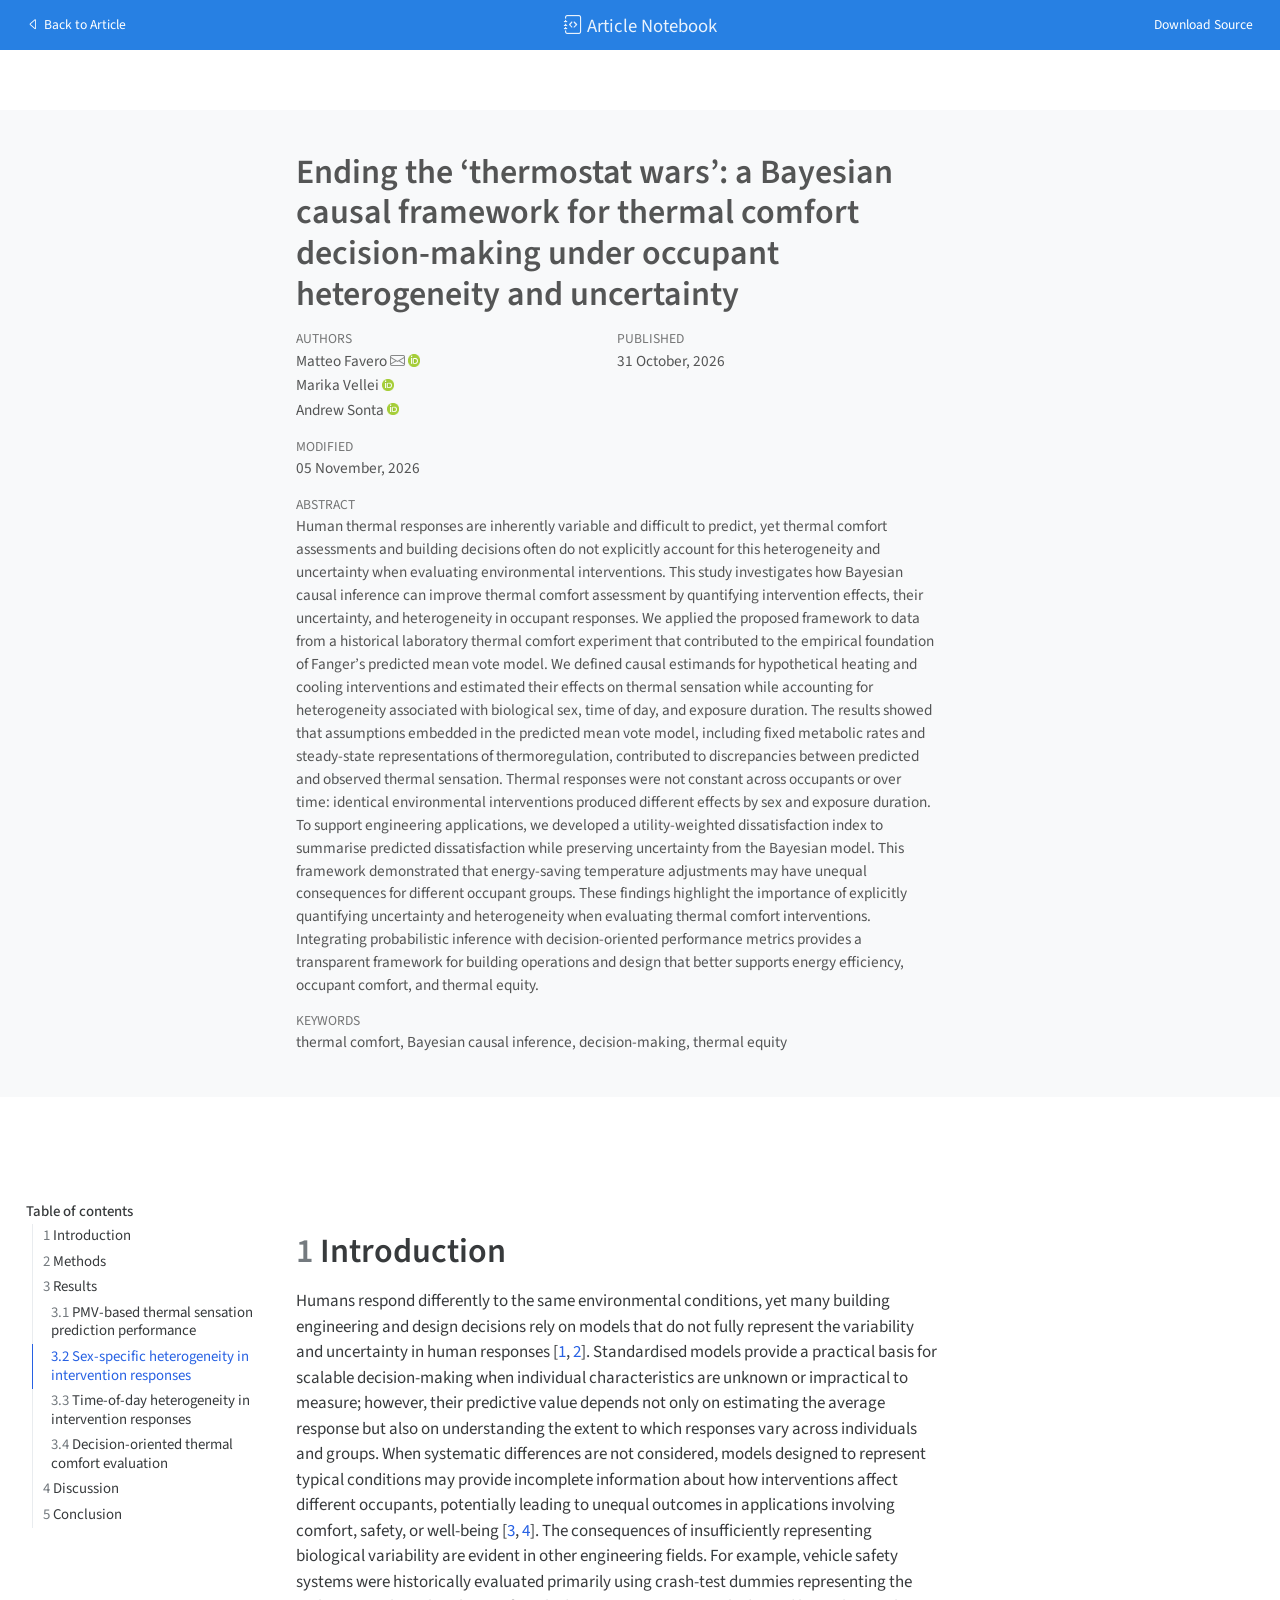
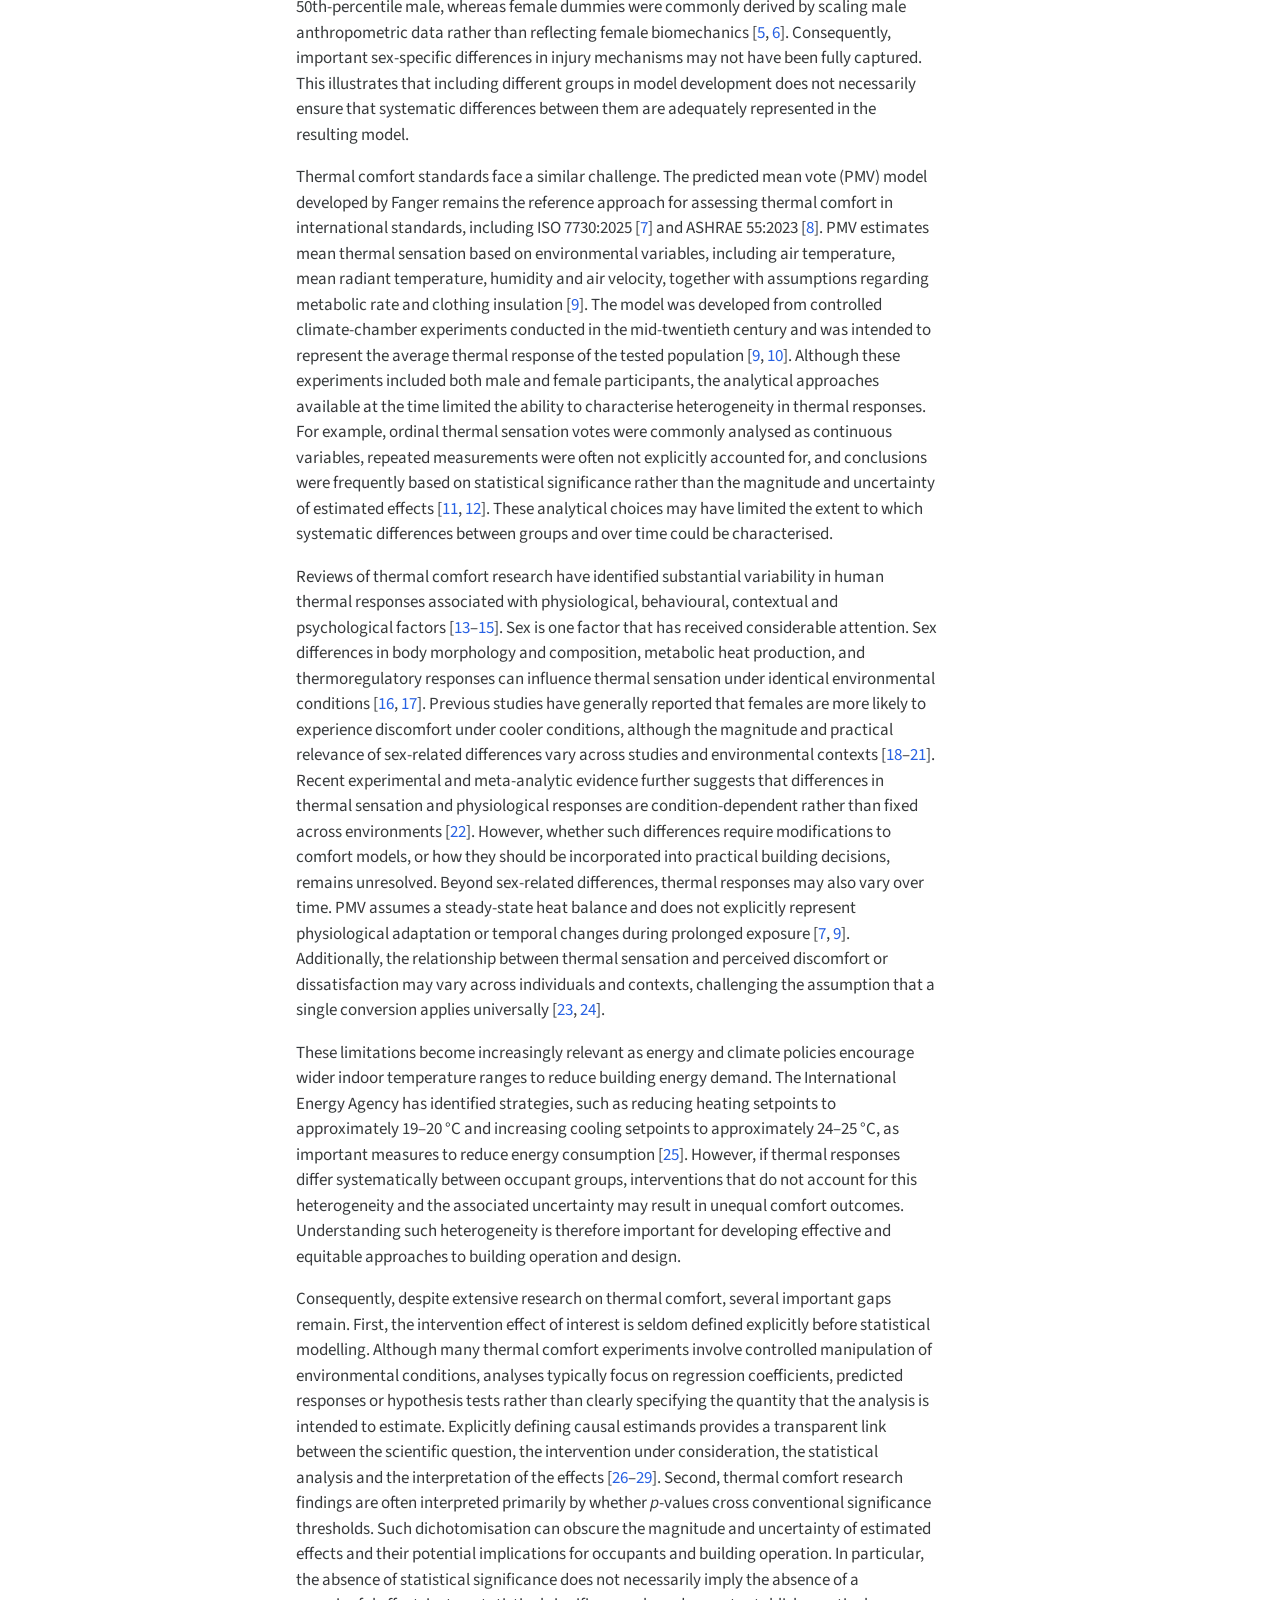
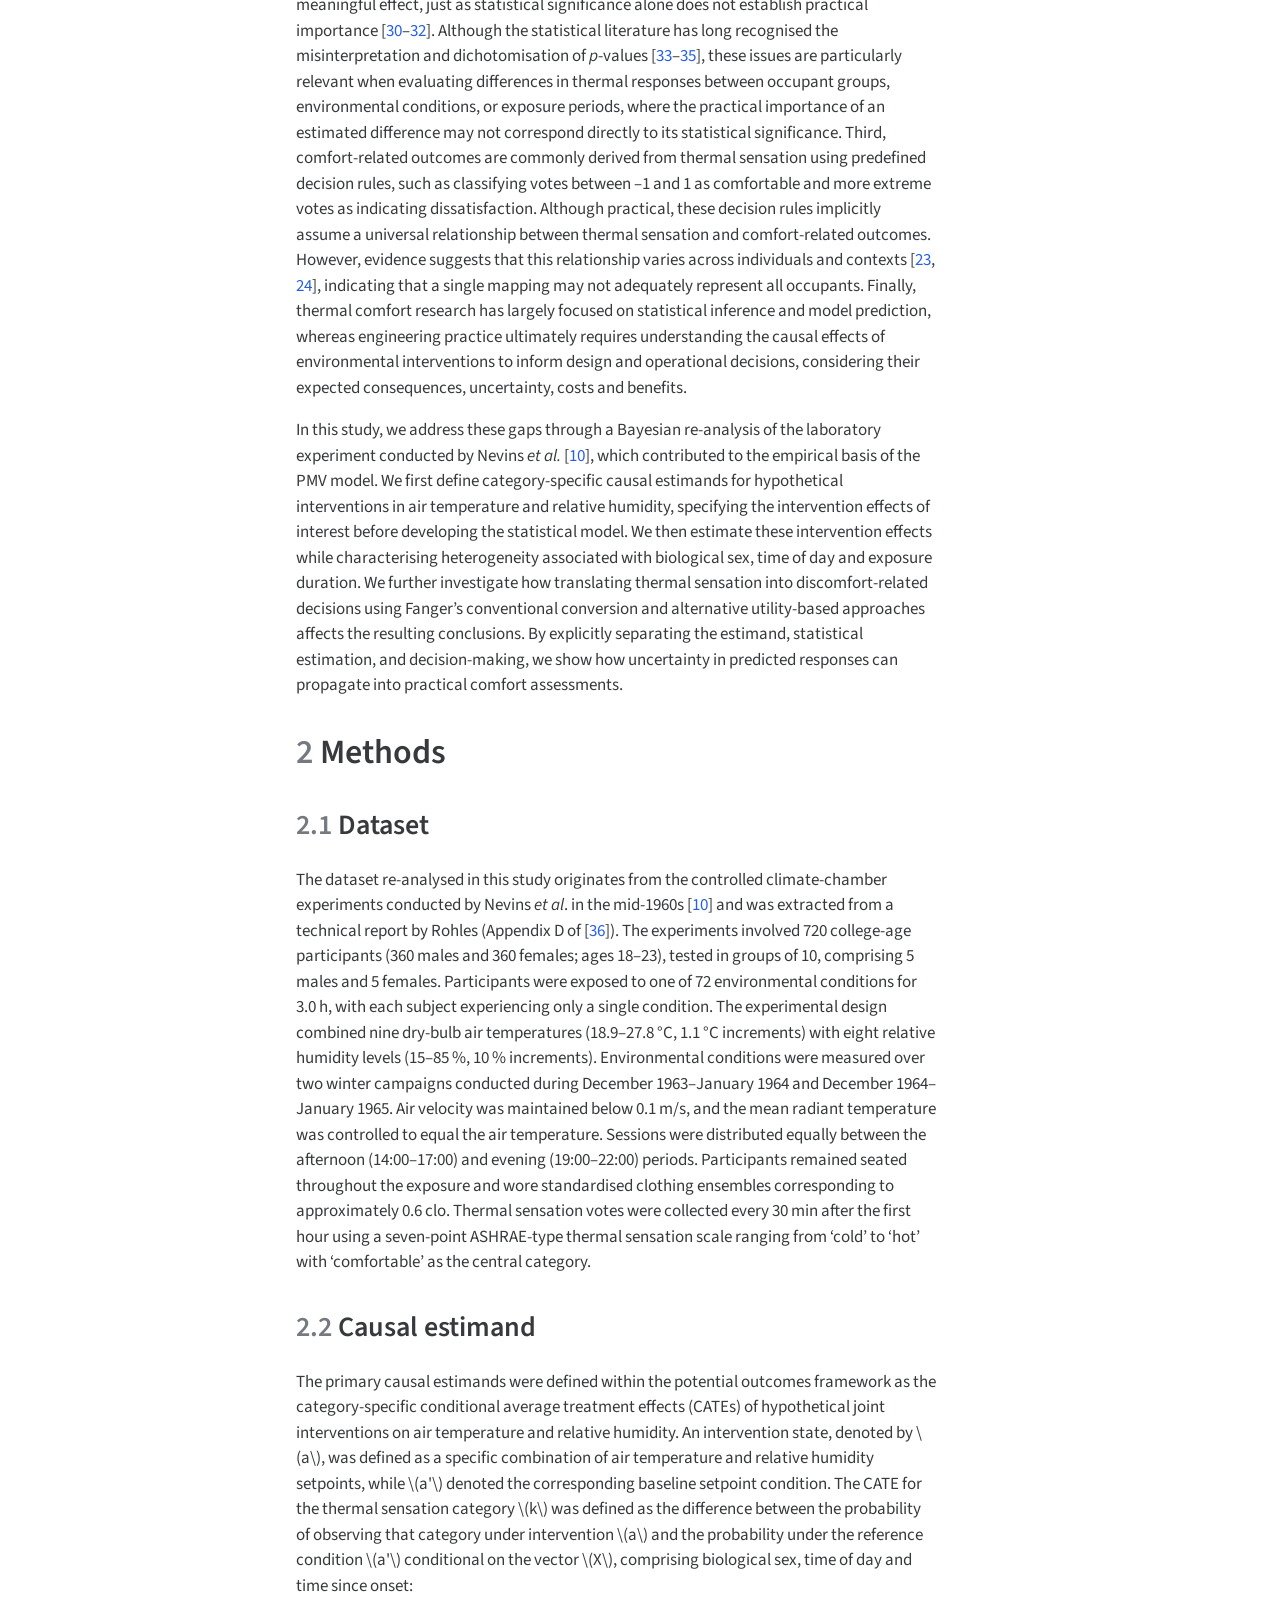
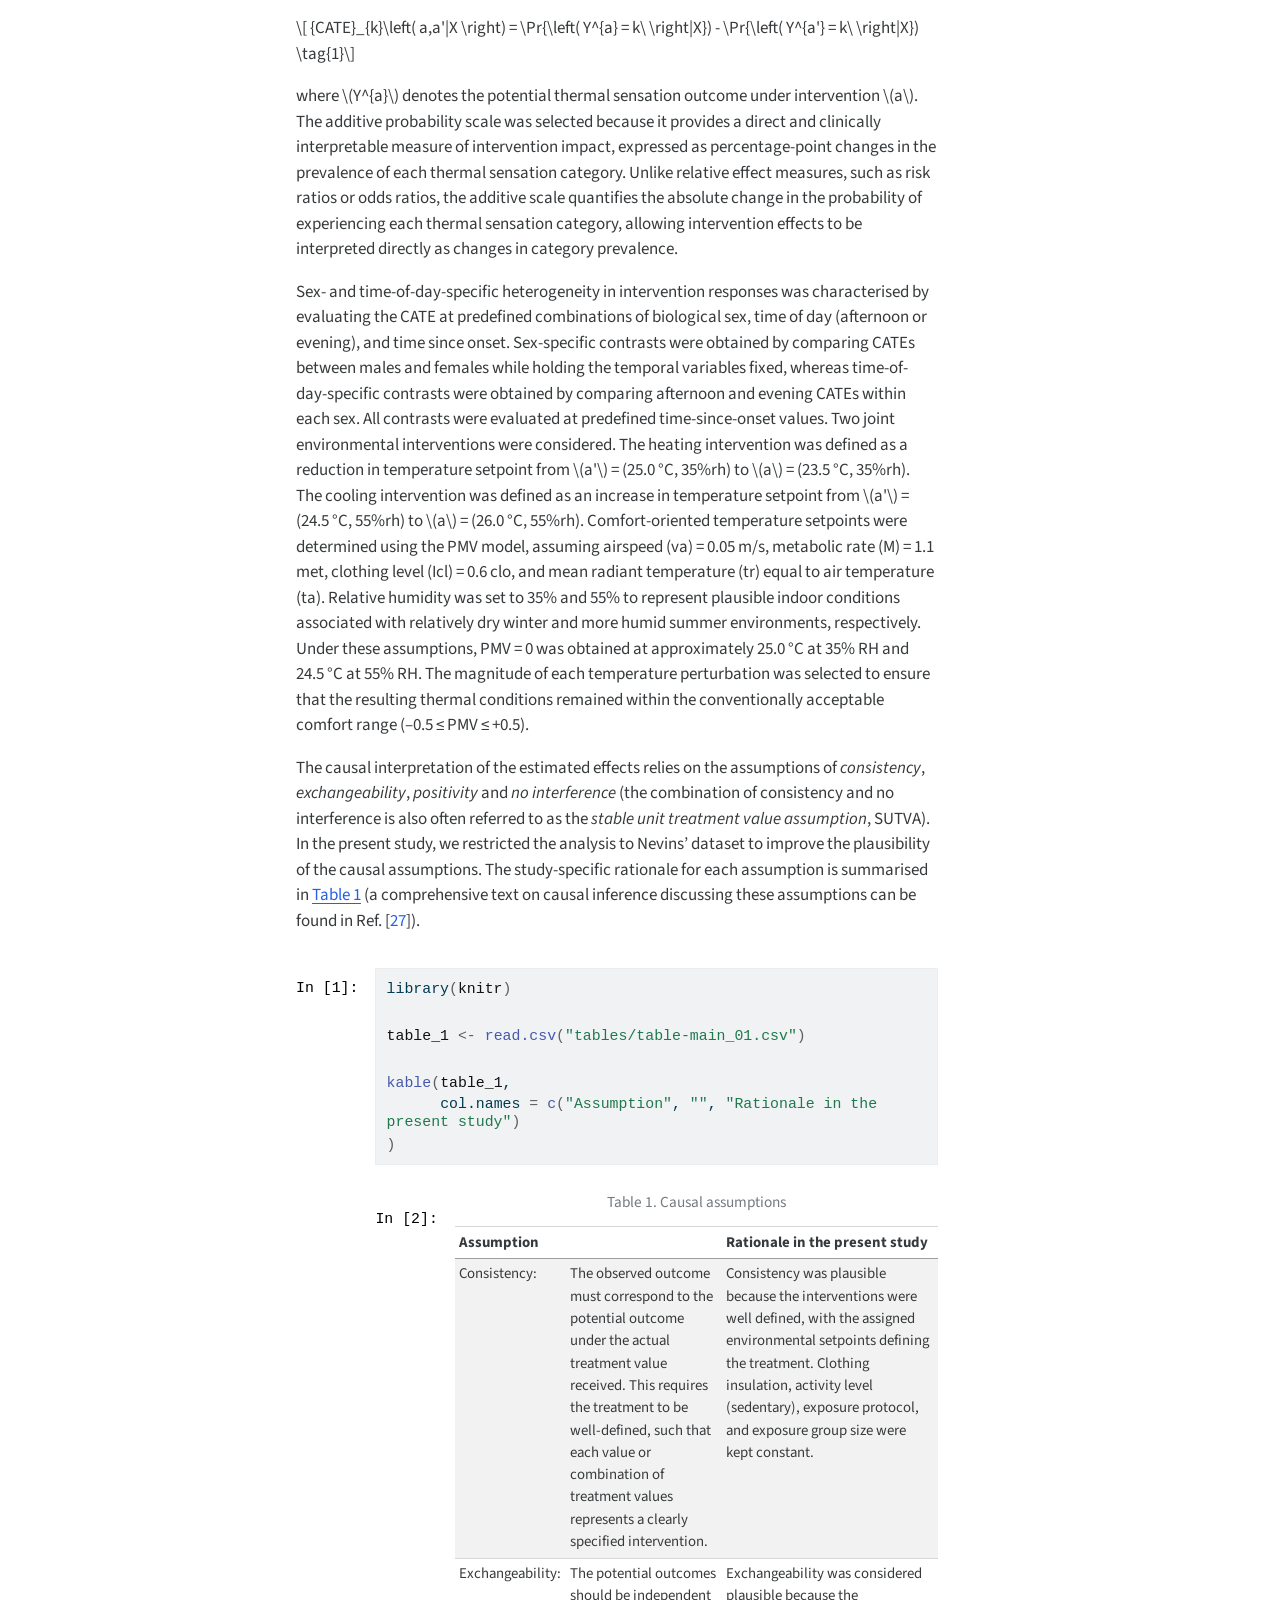
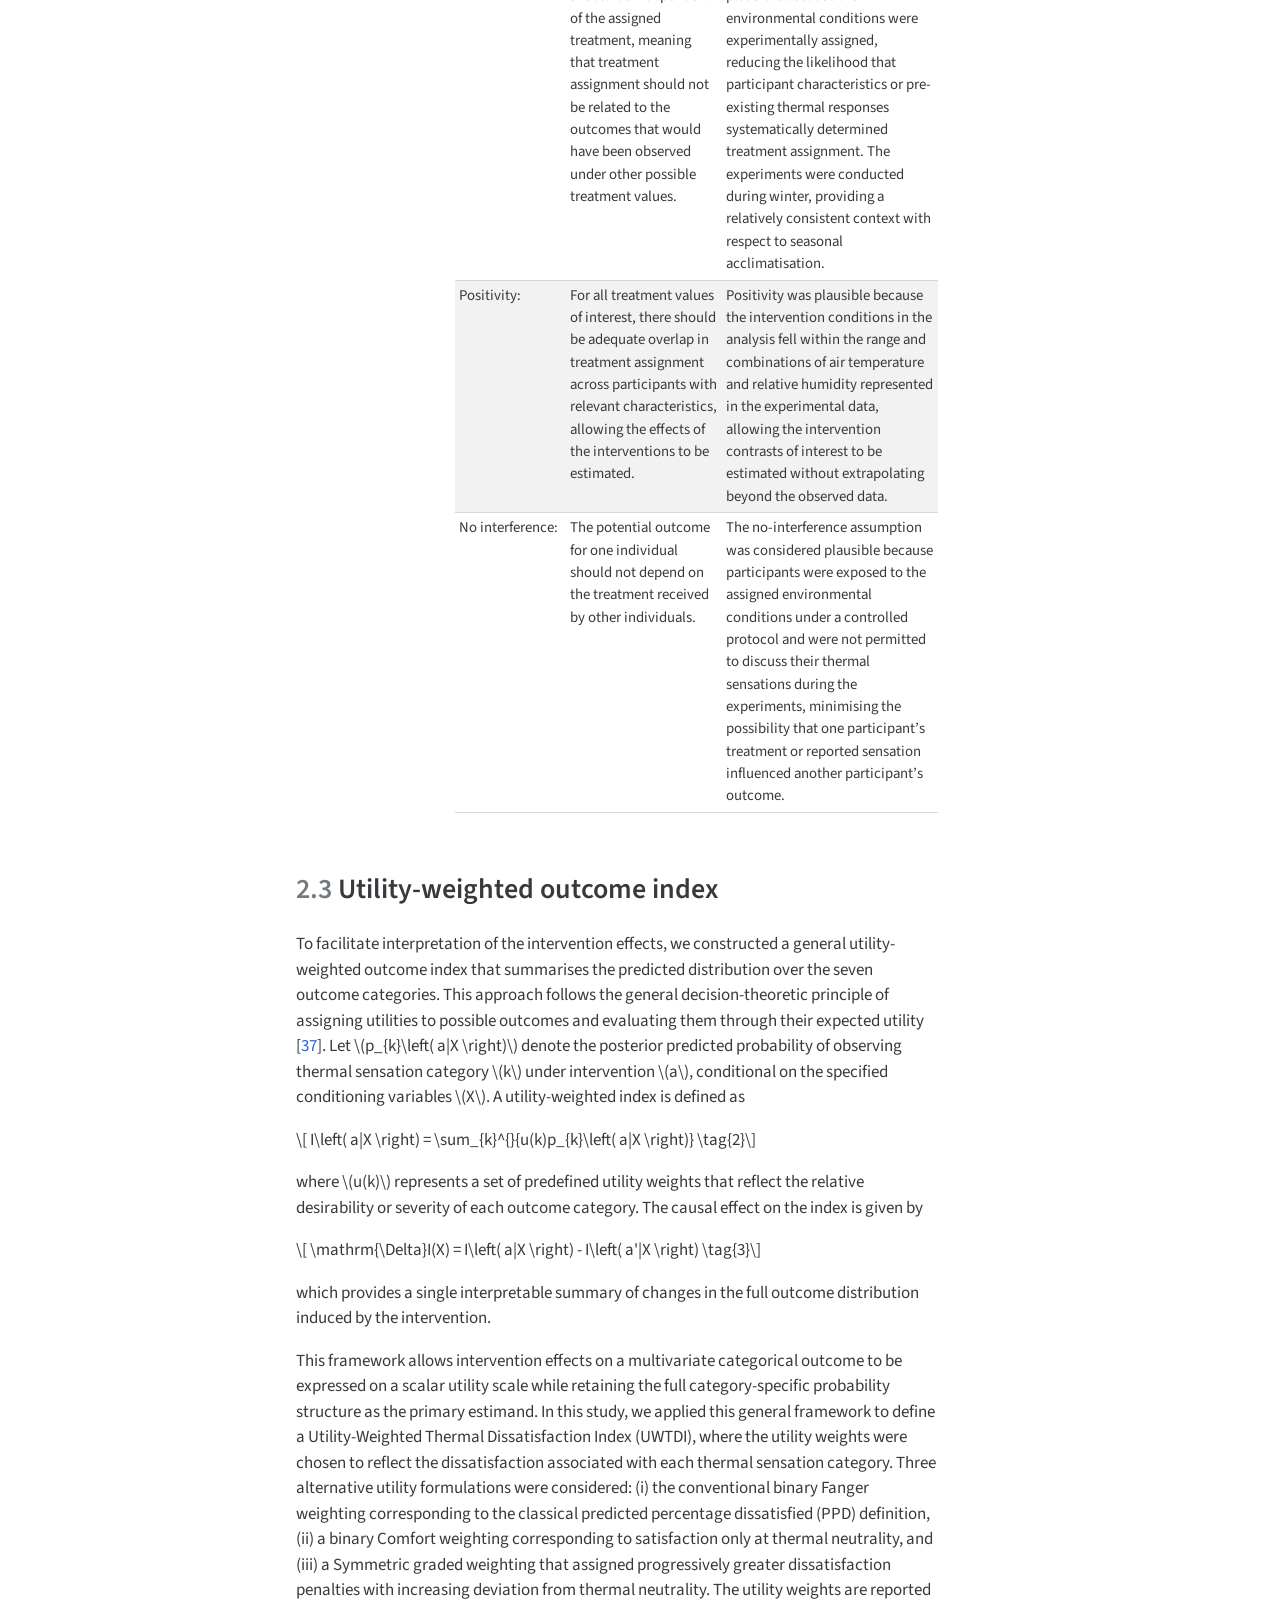
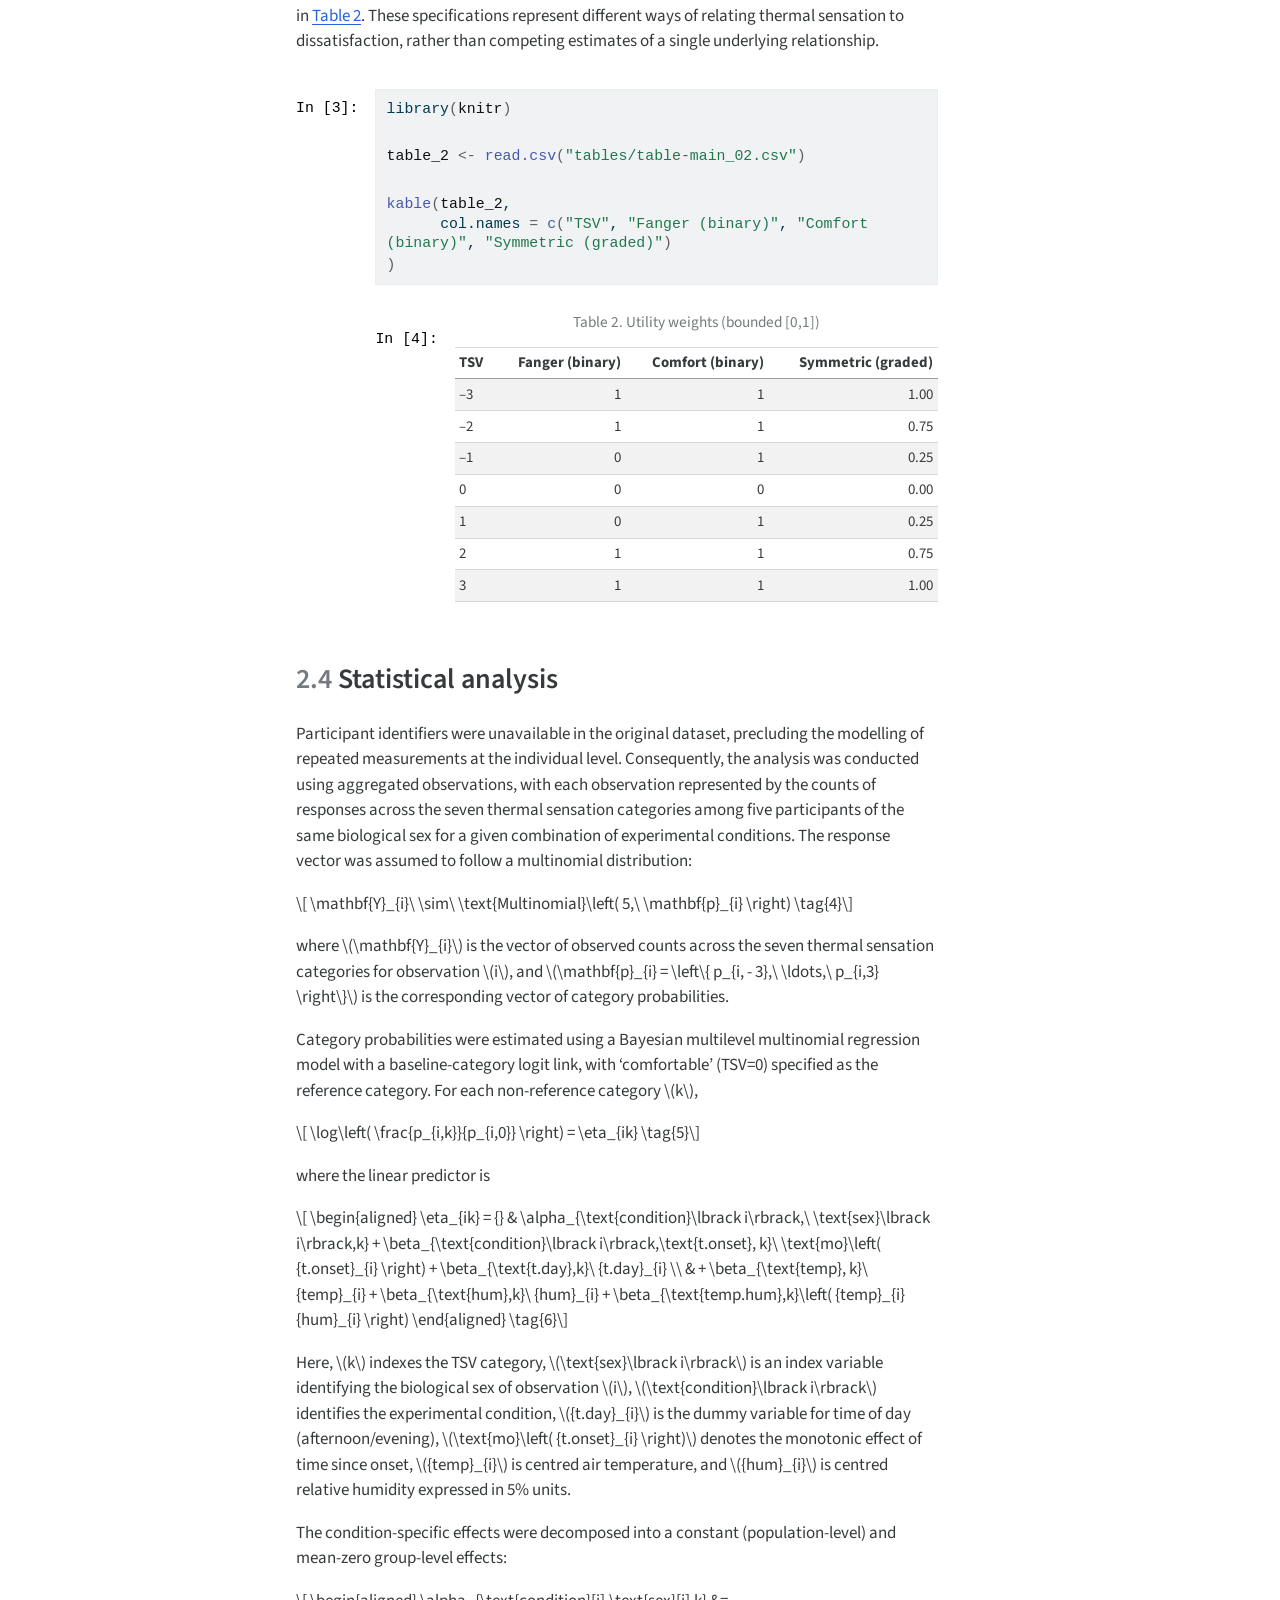
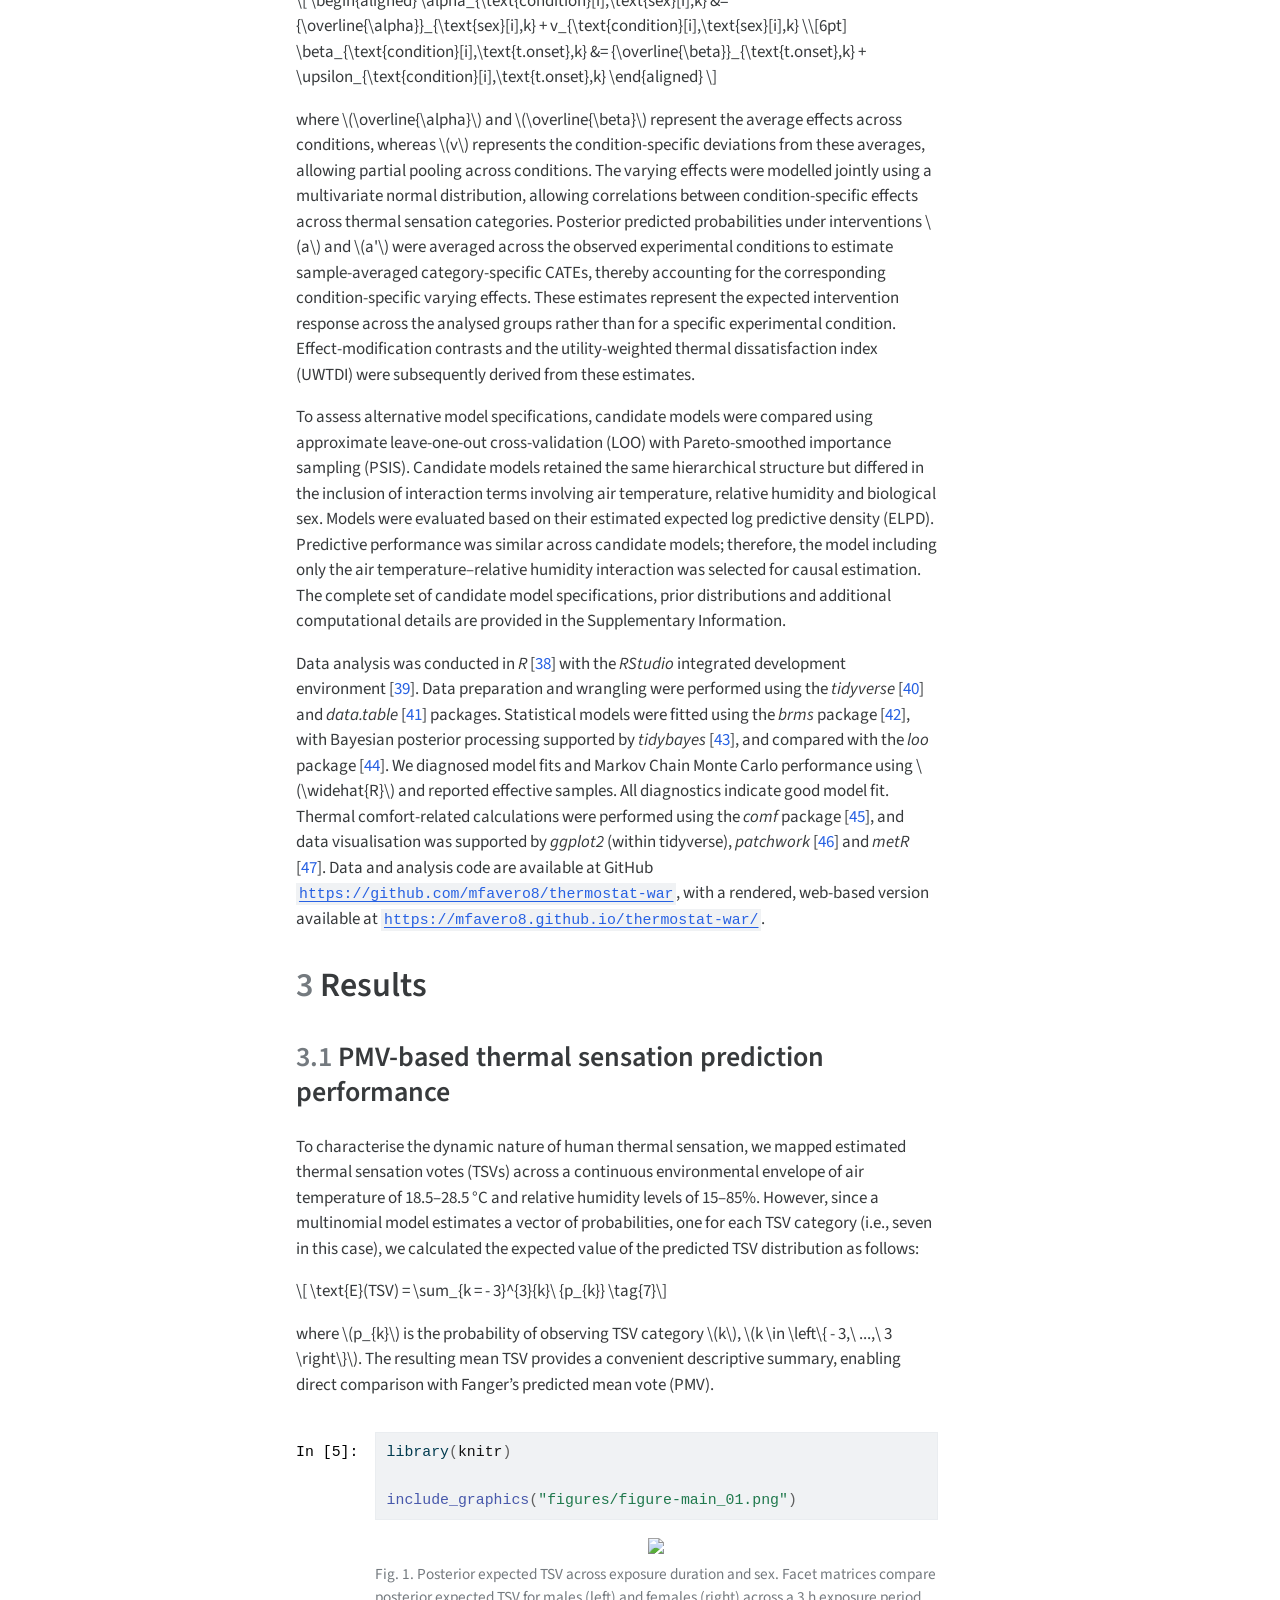
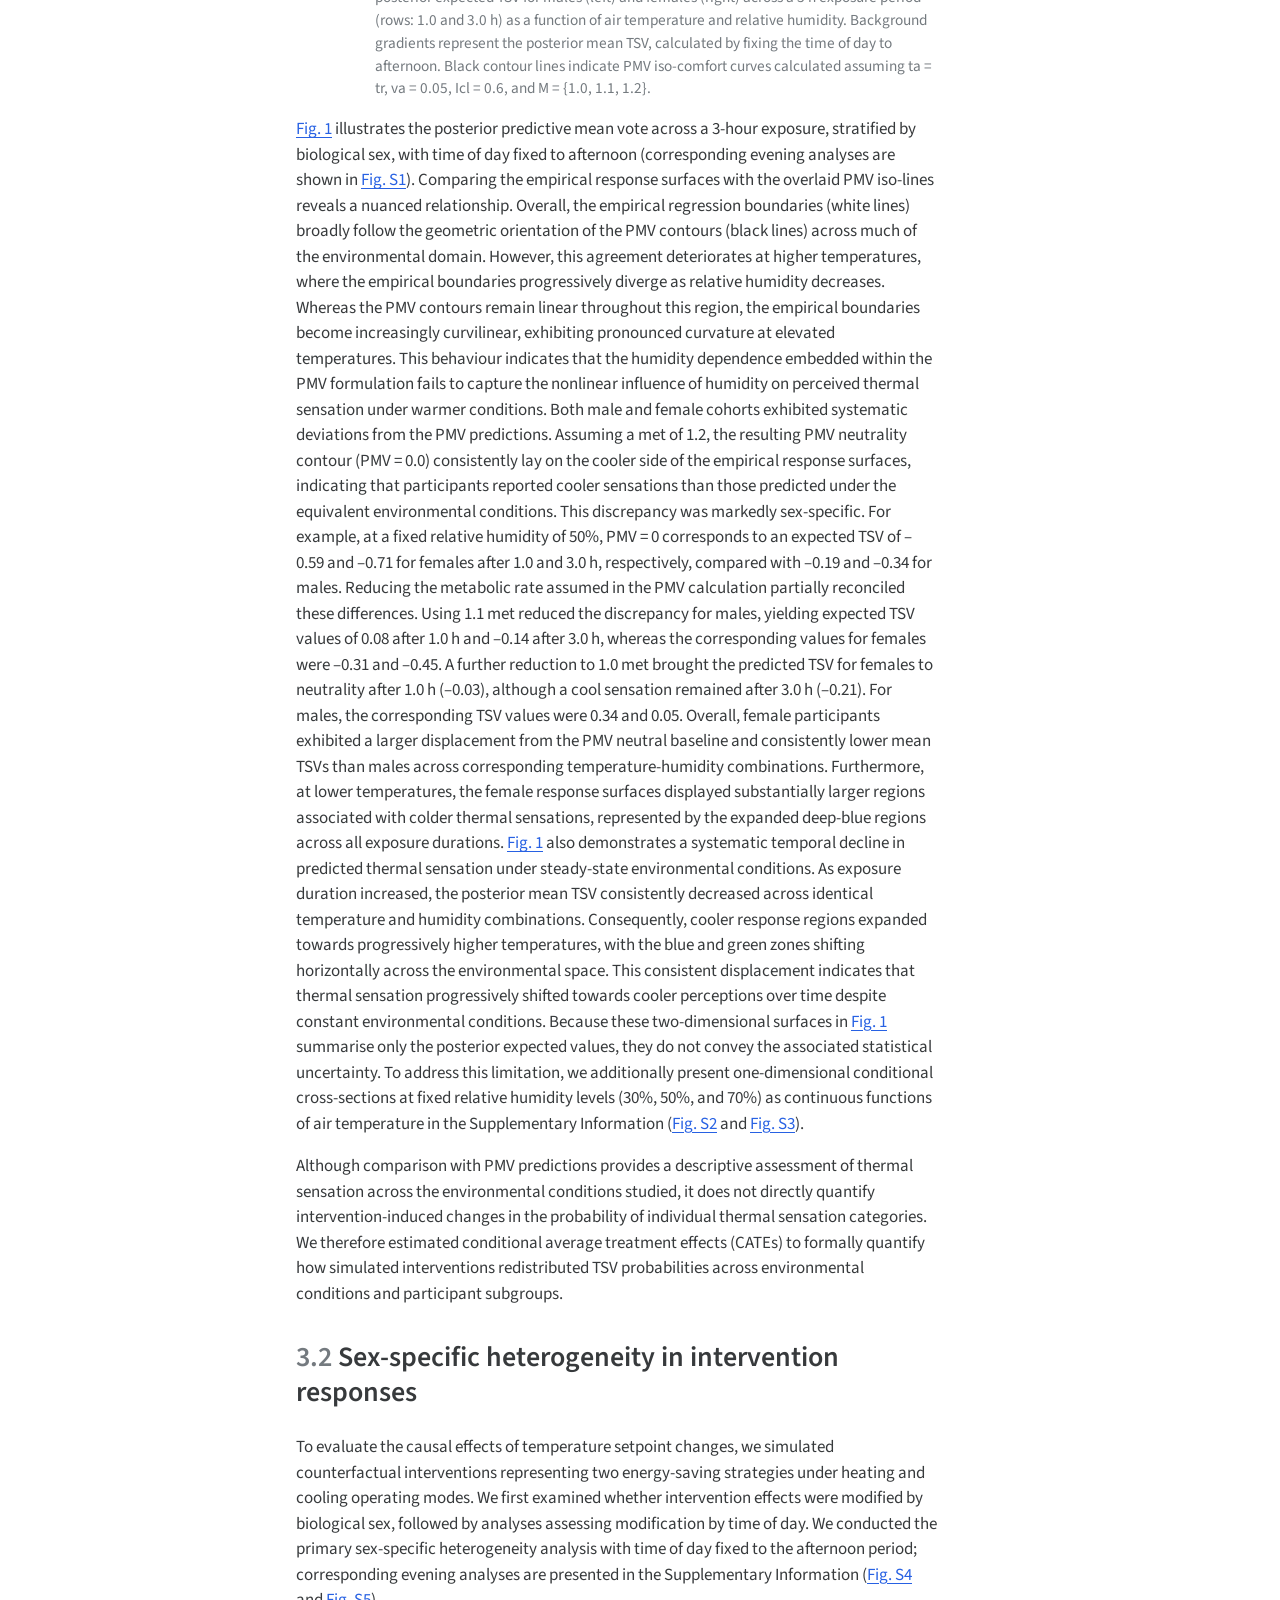
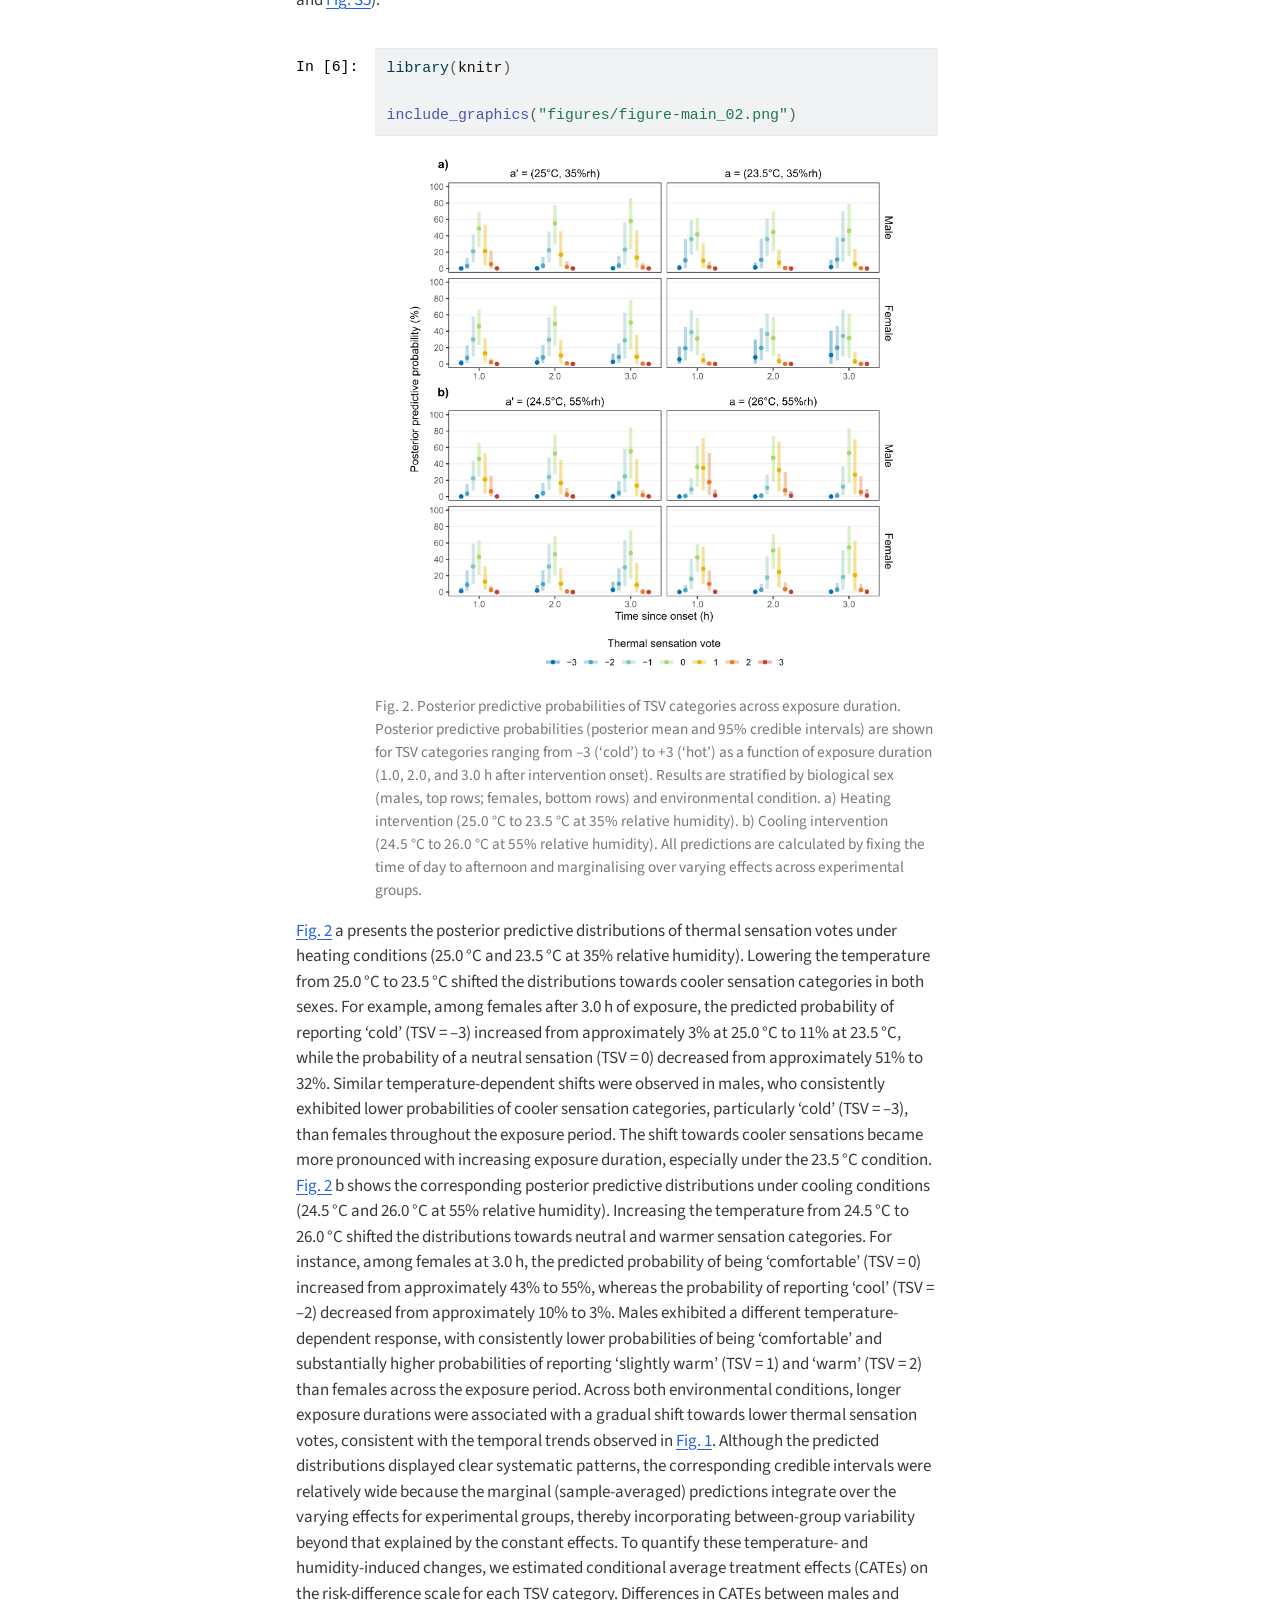
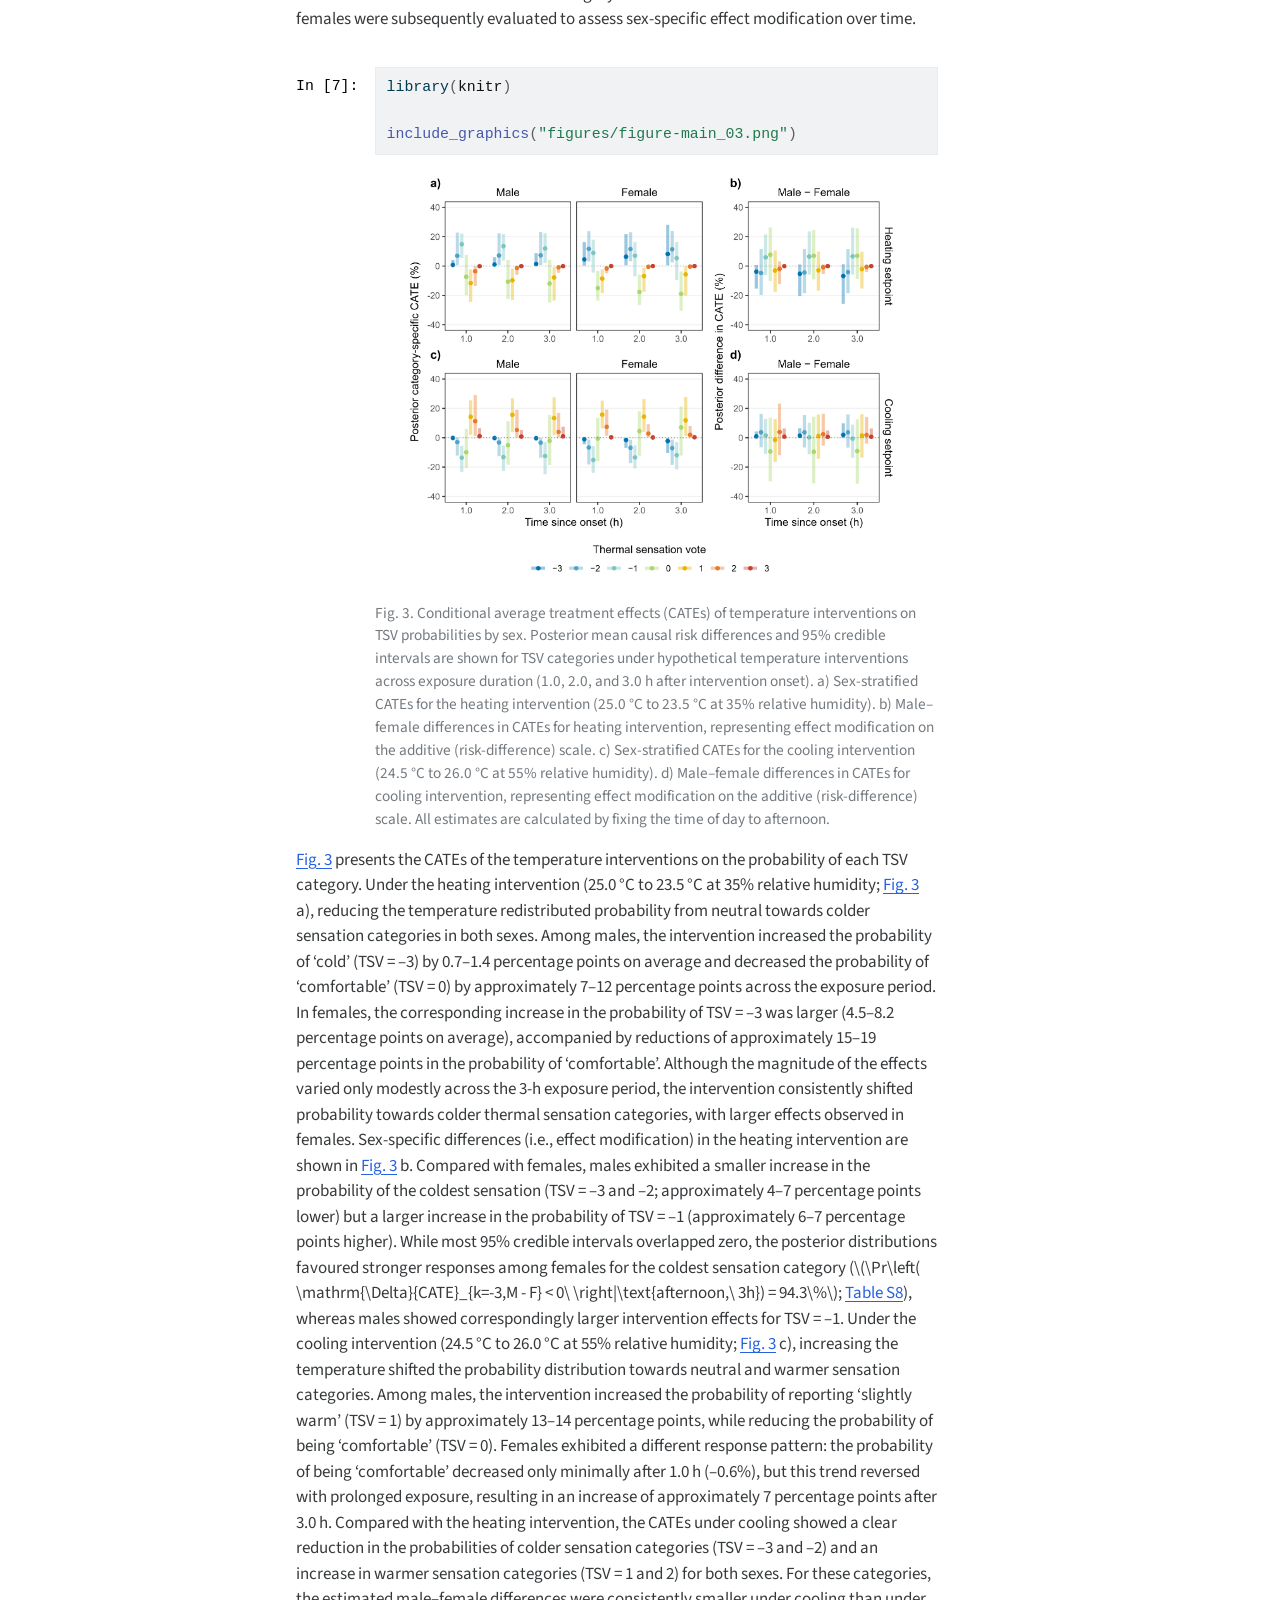
==== commit 2b077bc4: "Update project structure" ====
--- a/docs/index-preview.html
+++ b/docs/index-preview.html
@@ -299,7 +299,7 @@
                 <div>
             <div class="quarto-title-meta-heading">Modified</div>
             <div class="quarto-title-meta-contents">
-              <p class="date-modified">04 November, 2026</p>
+              <p class="date-modified">05 November, 2026</p>
             </div>
           </div>
                 
@@ -552,7 +552,7 @@
 \]</span></p>
 <p>where <span class="math inline">\(\overline{\alpha}\)</span> and <span class="math inline">\(\overline{\beta}\)</span> represent the average effects across conditions, whereas <span class="math inline">\(v\)</span> represents the condition-specific deviations from these averages, allowing partial pooling across conditions. The varying effects were modelled jointly using a multivariate normal distribution, allowing correlations between condition-specific effects across thermal sensation categories. Posterior predicted probabilities under interventions <span class="math inline">\(a\)</span> and <span class="math inline">\(a'\)</span> were averaged across the observed experimental conditions to estimate sample-averaged category-specific CATEs, thereby accounting for the corresponding condition-specific varying effects. These estimates represent the expected intervention response across the analysed groups rather than for a specific experimental condition. Effect-modification contrasts and the utility-weighted thermal dissatisfaction index (UWTDI) were subsequently derived from these estimates.</p>
 <p>To assess alternative model specifications, candidate models were compared using approximate leave-one-out cross-validation (LOO) with Pareto-smoothed importance sampling (PSIS). Candidate models retained the same hierarchical structure but differed in the inclusion of interaction terms involving air temperature, relative humidity and biological sex. Models were evaluated based on their estimated expected log predictive density (ELPD). Predictive performance was similar across candidate models; therefore, the model including only the air temperature–relative humidity interaction was selected for causal estimation. The complete set of candidate model specifications, prior distributions and additional computational details are provided in the Supplementary Information.</p>
-<p>Data analysis was conducted in <em>R</em> <span class="citation" data-cites="rcoreteam2025">[<a href="#ref-rcoreteam2025" role="doc-biblioref">38</a>]</span> with the <em>RStudio</em> integrated development environment <span class="citation" data-cites="positsoftware2026">[<a href="#ref-positsoftware2026" role="doc-biblioref">39</a>]</span>. Data preparation and wrangling were performed using the <em>tidyverse</em> <span class="citation" data-cites="wickham2023">[<a href="#ref-wickham2023" role="doc-biblioref">40</a>]</span> and <em>data.table</em> <span class="citation" data-cites="barrett2026">[<a href="#ref-barrett2026" role="doc-biblioref">41</a>]</span> packages. Statistical models were fitted using the <em>brms</em> package <span class="citation" data-cites="bürkner2025">[<a href="#ref-b%C3%BCrkner2025" role="doc-biblioref">42</a>]</span>, with Bayesian posterior processing supported by <em>tidybayes</em> <span class="citation" data-cites="kay2024">[<a href="#ref-kay2024" role="doc-biblioref">43</a>]</span>, and compared with the <em>loo</em> package <span class="citation" data-cites="vehtari2026">[<a href="#ref-vehtari2026" role="doc-biblioref">44</a>]</span>. We diagnosed model fits and Markov Chain Monte Carlo performance using <span class="math inline">\(\widehat{R}\)</span> and reported effective samples. All diagnostics indicate good model fit. Thermal comfort-related calculations were performed using the <em>comf</em> package <span class="citation" data-cites="schweiker2024">[<a href="#ref-schweiker2024" role="doc-biblioref">45</a>]</span>, and data visualisation was supported by <em>ggplot2</em> (within tidyverse), <em>patchwork</em> <span class="citation" data-cites="pedersen2025">[<a href="#ref-pedersen2025" role="doc-biblioref">46</a>]</span> and <em>metR</em> <span class="citation" data-cites="campitelli2025">[<a href="#ref-campitelli2025" role="doc-biblioref">47</a>]</span>. Data and analysis code are available on: <a href="https://github.com"><code>https://github.com</code></a></p>
+<p>Data analysis was conducted in <em>R</em> <span class="citation" data-cites="rcoreteam2025">[<a href="#ref-rcoreteam2025" role="doc-biblioref">38</a>]</span> with the <em>RStudio</em> integrated development environment <span class="citation" data-cites="positsoftware2026">[<a href="#ref-positsoftware2026" role="doc-biblioref">39</a>]</span>. Data preparation and wrangling were performed using the <em>tidyverse</em> <span class="citation" data-cites="wickham2023">[<a href="#ref-wickham2023" role="doc-biblioref">40</a>]</span> and <em>data.table</em> <span class="citation" data-cites="barrett2026">[<a href="#ref-barrett2026" role="doc-biblioref">41</a>]</span> packages. Statistical models were fitted using the <em>brms</em> package <span class="citation" data-cites="bürkner2025">[<a href="#ref-b%C3%BCrkner2025" role="doc-biblioref">42</a>]</span>, with Bayesian posterior processing supported by <em>tidybayes</em> <span class="citation" data-cites="kay2024">[<a href="#ref-kay2024" role="doc-biblioref">43</a>]</span>, and compared with the <em>loo</em> package <span class="citation" data-cites="vehtari2026">[<a href="#ref-vehtari2026" role="doc-biblioref">44</a>]</span>. We diagnosed model fits and Markov Chain Monte Carlo performance using <span class="math inline">\(\widehat{R}\)</span> and reported effective samples. All diagnostics indicate good model fit. Thermal comfort-related calculations were performed using the <em>comf</em> package <span class="citation" data-cites="schweiker2024">[<a href="#ref-schweiker2024" role="doc-biblioref">45</a>]</span>, and data visualisation was supported by <em>ggplot2</em> (within tidyverse), <em>patchwork</em> <span class="citation" data-cites="pedersen2025">[<a href="#ref-pedersen2025" role="doc-biblioref">46</a>]</span> and <em>metR</em> <span class="citation" data-cites="campitelli2025">[<a href="#ref-campitelli2025" role="doc-biblioref">47</a>]</span>. Data and analysis code are available at GitHub <a href="https://github.com/mfavero8/thermostat-war"><code>https://github.com/mfavero8/thermostat-war</code></a>, with a rendered, web-based version available at <a href="https://mfavero8.github.io/thermostat-war/"><code>https://mfavero8.github.io/thermostat-war/</code></a>.</p>
 </section></section><section id="results" class="level1" data-number="3"><h1 data-number="3">
 <span class="header-section-number">3</span> Results</h1>
 <section id="pmv-based-thermal-sensation-prediction-performance" class="level2" data-number="3.1"><h2 data-number="3.1" class="anchored" data-anchor-id="pmv-based-thermal-sensation-prediction-performance">
@@ -685,7 +685,7 @@
 </div>
 </div>
 </div></div>
-<p>Under the heating intervention, the posterior distributions shifted toward higher UWTDI values in both sexes, increasing the posterior probability of exceeding the 20% reference threshold. However, the magnitude of this shift differed substantially between females and males. In females, the posterior distributions of the intervention contrast (<span class="math inline">\(a - a'\)</span>) were concentrated almost entirely above zero, with mean increases in UWTDI of 14.6% after 1.0&nbsp;h and 19.2% after 3.0&nbsp;h (<a href="notebooks/supplementary-material-preview.html#tbl-supp-UWTDI-distribution-Fanger-heating-direction">Table S16</a>). Accordingly, the posterior probability that the intervention increased UWTDI, <span class="math inline">\(\Pr(\mathrm{\Delta}UWTDI &gt; 0\ | \text{ female, afternoon})\)</span>, exceeded 99.5% at all exposure durations (<a href="notebooks/supplementary-material-preview.html#tbl-supp-UWTDI-distribution-Fanger-heating-direction">Table S16</a>). Males exhibited the same overall pattern but with markedly smaller increases. The posterior means of the intervention contrast were 4.4% after 1.0&nbsp;h and 7.7% after 3.0&nbsp;h (<a href="notebooks/supplementary-material-preview.html#tbl-supp-UWTDI-distribution-Fanger-heating-direction">Table S16</a>), with the corresponding posterior probability of an increase in UWTDI, <span class="math inline">\(\Pr(\mathrm{\Delta}UWTDI &gt; 0\ | \text{ male, afternoon})\)</span>, rising from 72.8% after 1.0&nbsp;h to 94.2% after 3.0&nbsp;h (<a href="notebooks/supplementary-material-preview.html#tbl-supp-UWTDI-distribution-Fanger-heating-direction">Table S16</a>). In contrast, the cooling intervention elicited distinct temporal responses in females and males. In females, the posterior distribution of the intervention contrast (<span class="math inline">\(a - a'\)</span>) assigned substantial probability to both positive and negative values after 1.0&nbsp;h, indicating considerable uncertainty regarding the direction of the intervention effect at this early time point. By 2.0 and 3.0&nbsp;h, the posterior mass progressively shifted below zero, providing increasing evidence that the cooling intervention reduced UWTDI. This temporal pattern was reflected in the posterior probability of the intervention reducing UWTDI, <span class="math inline">\(\Pr(\mathrm{\Delta}UWTDI &lt; 0\\ | \text{ female, afternoon})\)</span>, which increased from 47.5% after 1.0&nbsp;h to 92.5% after 3.0&nbsp;h (<a href="notebooks/supplementary-material-preview.html#tbl-supp-UWTDI-distribution-Fanger-cooling-direction">Table S18</a>). In males, the response followed the opposite trajectory. After 1.0&nbsp;h, the posterior distribution of the intervention contrast was concentrated almost entirely above zero, with a mean increase in UWTDI of 9.2% and a 90.2% posterior probability that the intervention increased UWTDI (<span class="math inline">\(\Pr(\mathrm{\Delta}UWTDI &gt; 0\ | \text{ male, afternoon}\)</span>, <a href="notebooks/supplementary-material-preview.html#tbl-supp-UWTDI-distribution-Fanger-cooling-direction">Table S18</a>). With longer exposure, however, the posterior distribution shifted toward zero, indicating increasing uncertainty regarding the direction of the intervention effect. By 3.0&nbsp;h, the posterior probability that the intervention increased UWTDI had declined to 55.5% (<a href="notebooks/supplementary-material-preview.html#tbl-supp-UWTDI-distribution-Fanger-cooling-direction">Table S18</a>), suggesting limited evidence for a directional effect.</p>
+<p>Under the heating intervention, the posterior distributions shifted toward higher UWTDI values in both sexes, increasing the posterior probability of exceeding the 20% reference threshold. However, the magnitude of this shift differed substantially between females and males. In females, the posterior distributions of the intervention contrast (<span class="math inline">\(a - a'\)</span>) were concentrated almost entirely above zero, with mean increases in UWTDI of 14.6% after 1.0&nbsp;h and 19.2% after 3.0&nbsp;h (<a href="notebooks/supplementary-material-preview.html#tbl-supp-UWTDI-distribution-Fanger-heating-direction">Table S16</a>). Accordingly, the posterior probability that the intervention increased UWTDI, <span class="math inline">\(\Pr(\mathrm{\Delta}UWTDI &gt; 0\ | \text{ female, afternoon})\)</span>, exceeded 99.5% at all exposure durations (<a href="notebooks/supplementary-material-preview.html#tbl-supp-UWTDI-distribution-Fanger-heating-direction">Table S16</a>). Males exhibited the same overall pattern but with markedly smaller increases. The posterior means of the intervention contrast were 4.4% after 1.0&nbsp;h and 7.7% after 3.0&nbsp;h (<a href="notebooks/supplementary-material-preview.html#tbl-supp-UWTDI-distribution-Fanger-heating-direction">Table S16</a>), with the corresponding posterior probability of an increase in UWTDI, <span class="math inline">\(\Pr(\mathrm{\Delta}UWTDI &gt; 0\ | \text{ male, afternoon})\)</span>, rising from 72.8% after 1.0&nbsp;h to 94.2% after 3.0&nbsp;h (<a href="notebooks/supplementary-material-preview.html#tbl-supp-UWTDI-distribution-Fanger-heating-direction">Table S16</a>). In contrast, the cooling intervention elicited distinct temporal responses in females and males. In females, the posterior distribution of the intervention contrast (<span class="math inline">\(a - a'\)</span>) assigned substantial probability to both positive and negative values after 1.0&nbsp;h, indicating considerable uncertainty regarding the direction of the intervention effect at this early time point. By 2.0 and 3.0&nbsp;h, the posterior mass progressively shifted below zero, providing increasing evidence that the cooling intervention reduced UWTDI. This temporal pattern was reflected in the posterior probability of the intervention reducing UWTDI, <span class="math inline">\(\Pr(\mathrm{\Delta}UWTDI &lt; 0\ | \text{ female, afternoon})\)</span>, which increased from 47.5% after 1.0&nbsp;h to 92.5% after 3.0&nbsp;h (<a href="notebooks/supplementary-material-preview.html#tbl-supp-UWTDI-distribution-Fanger-cooling-direction">Table S18</a>). In males, the response followed the opposite trajectory. After 1.0&nbsp;h, the posterior distribution of the intervention contrast was concentrated almost entirely above zero, with a mean increase in UWTDI of 9.2% and a 90.2% posterior probability that the intervention increased UWTDI (<span class="math inline">\(\Pr(\mathrm{\Delta}UWTDI &gt; 0\ | \text{male, afternoon}\)</span>, <a href="notebooks/supplementary-material-preview.html#tbl-supp-UWTDI-distribution-Fanger-cooling-direction">Table S18</a>). With longer exposure, however, the posterior distribution shifted toward zero, indicating increasing uncertainty regarding the direction of the intervention effect. By 3.0&nbsp;h, the posterior probability that the intervention increased UWTDI had declined to 55.5% (<a href="notebooks/supplementary-material-preview.html#tbl-supp-UWTDI-distribution-Fanger-cooling-direction">Table S18</a>), suggesting limited evidence for a directional effect.</p>
 </section></section><section id="discussion" class="level1" data-number="4"><h1 data-number="4">
 <span class="header-section-number">4</span> Discussion</h1>
 <p>We present a Bayesian causal re-analysis of the laboratory experiment conducted by Nevins <em>et al</em>. in the mid-1960s <span class="citation" data-cites="nevins1966">[<a href="#ref-nevins1966" role="doc-biblioref">10</a>]</span>, which formed part of the empirical basis for the development of the PMV/PPD model <span class="citation" data-cites="fanger1970">[<a href="#ref-fanger1970" role="doc-biblioref">9</a>]</span>. Beyond providing an empirical benchmark for evaluating the PMV, the present study demonstrates how causal inference can be used to quantify the effects of environmental interventions on thermal sensation while explicitly characterising uncertainty. More importantly, it illustrates how probabilistic inference can be translated into decision-making through a utility-based dissatisfaction index. This distinction is important because statistical inference addresses what can be learned from data, whereas (engineering) decisions require selecting actions according to their expected consequences.</p>
